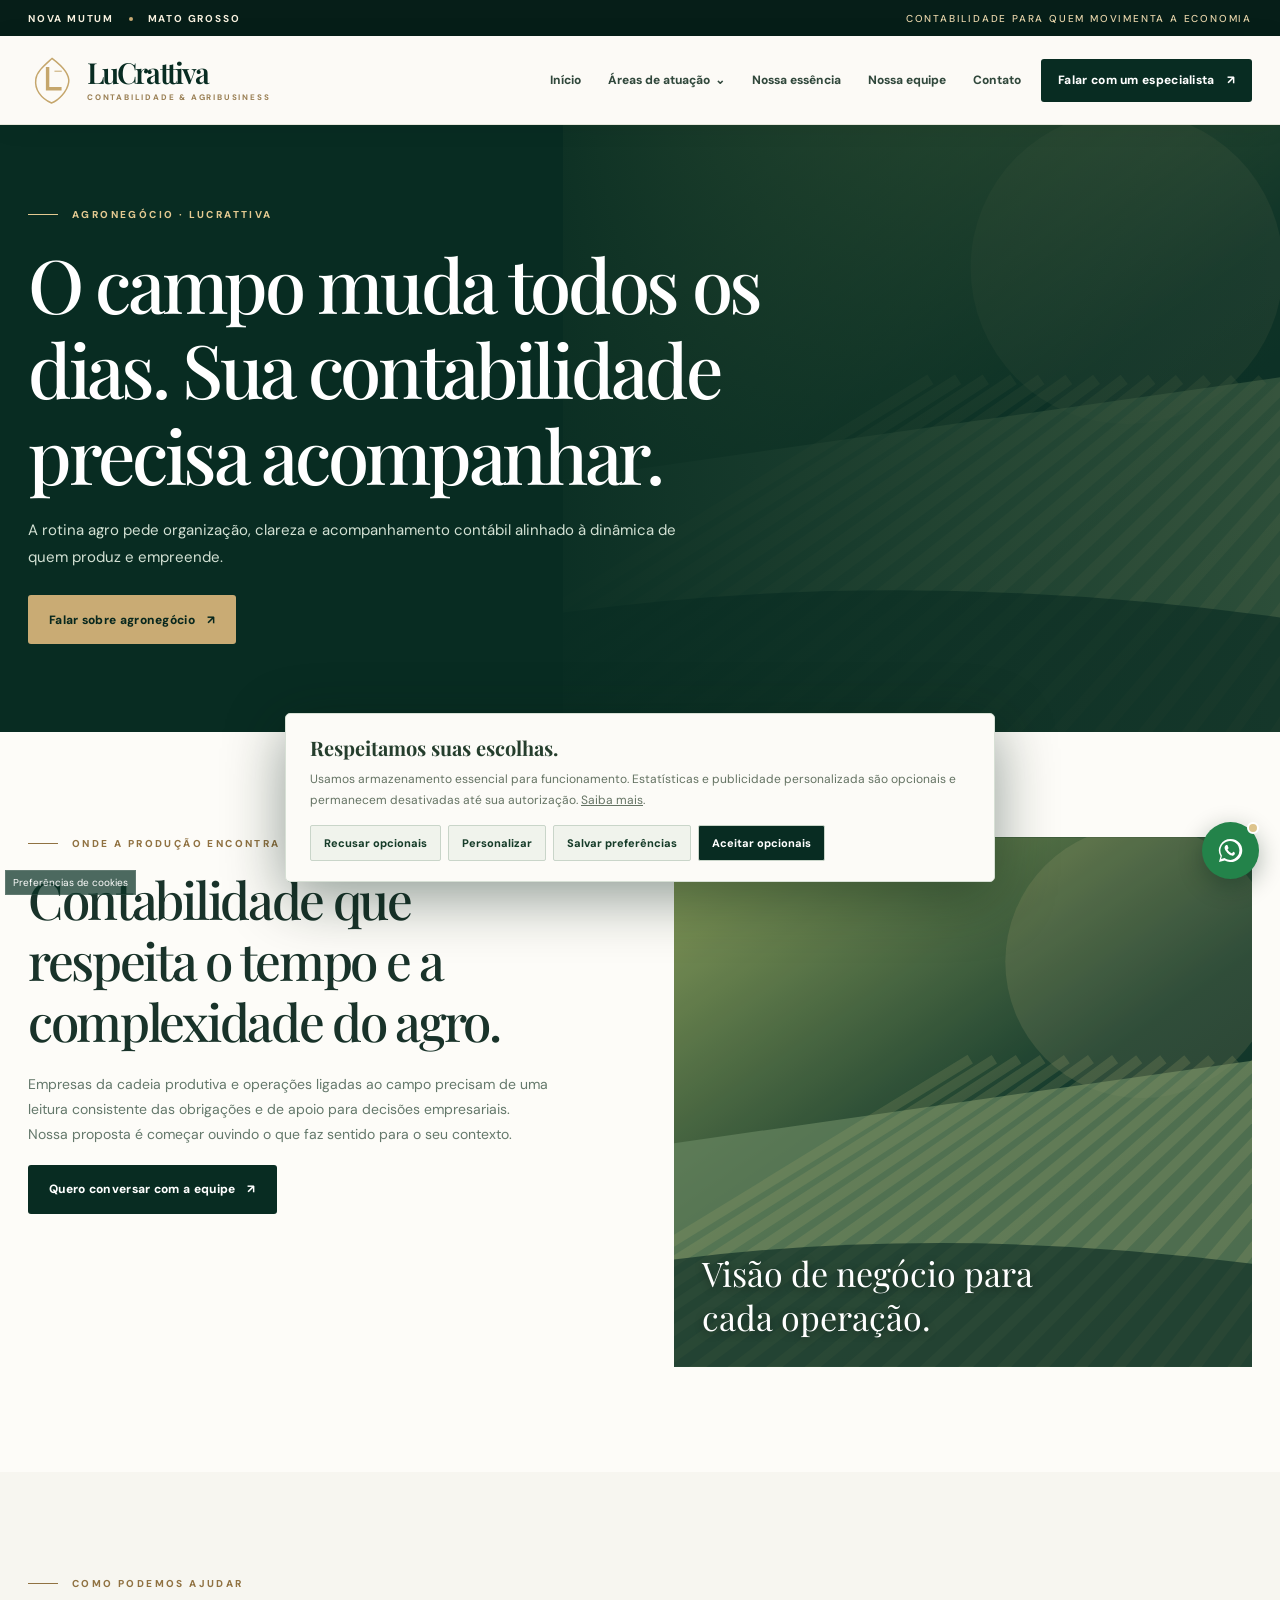
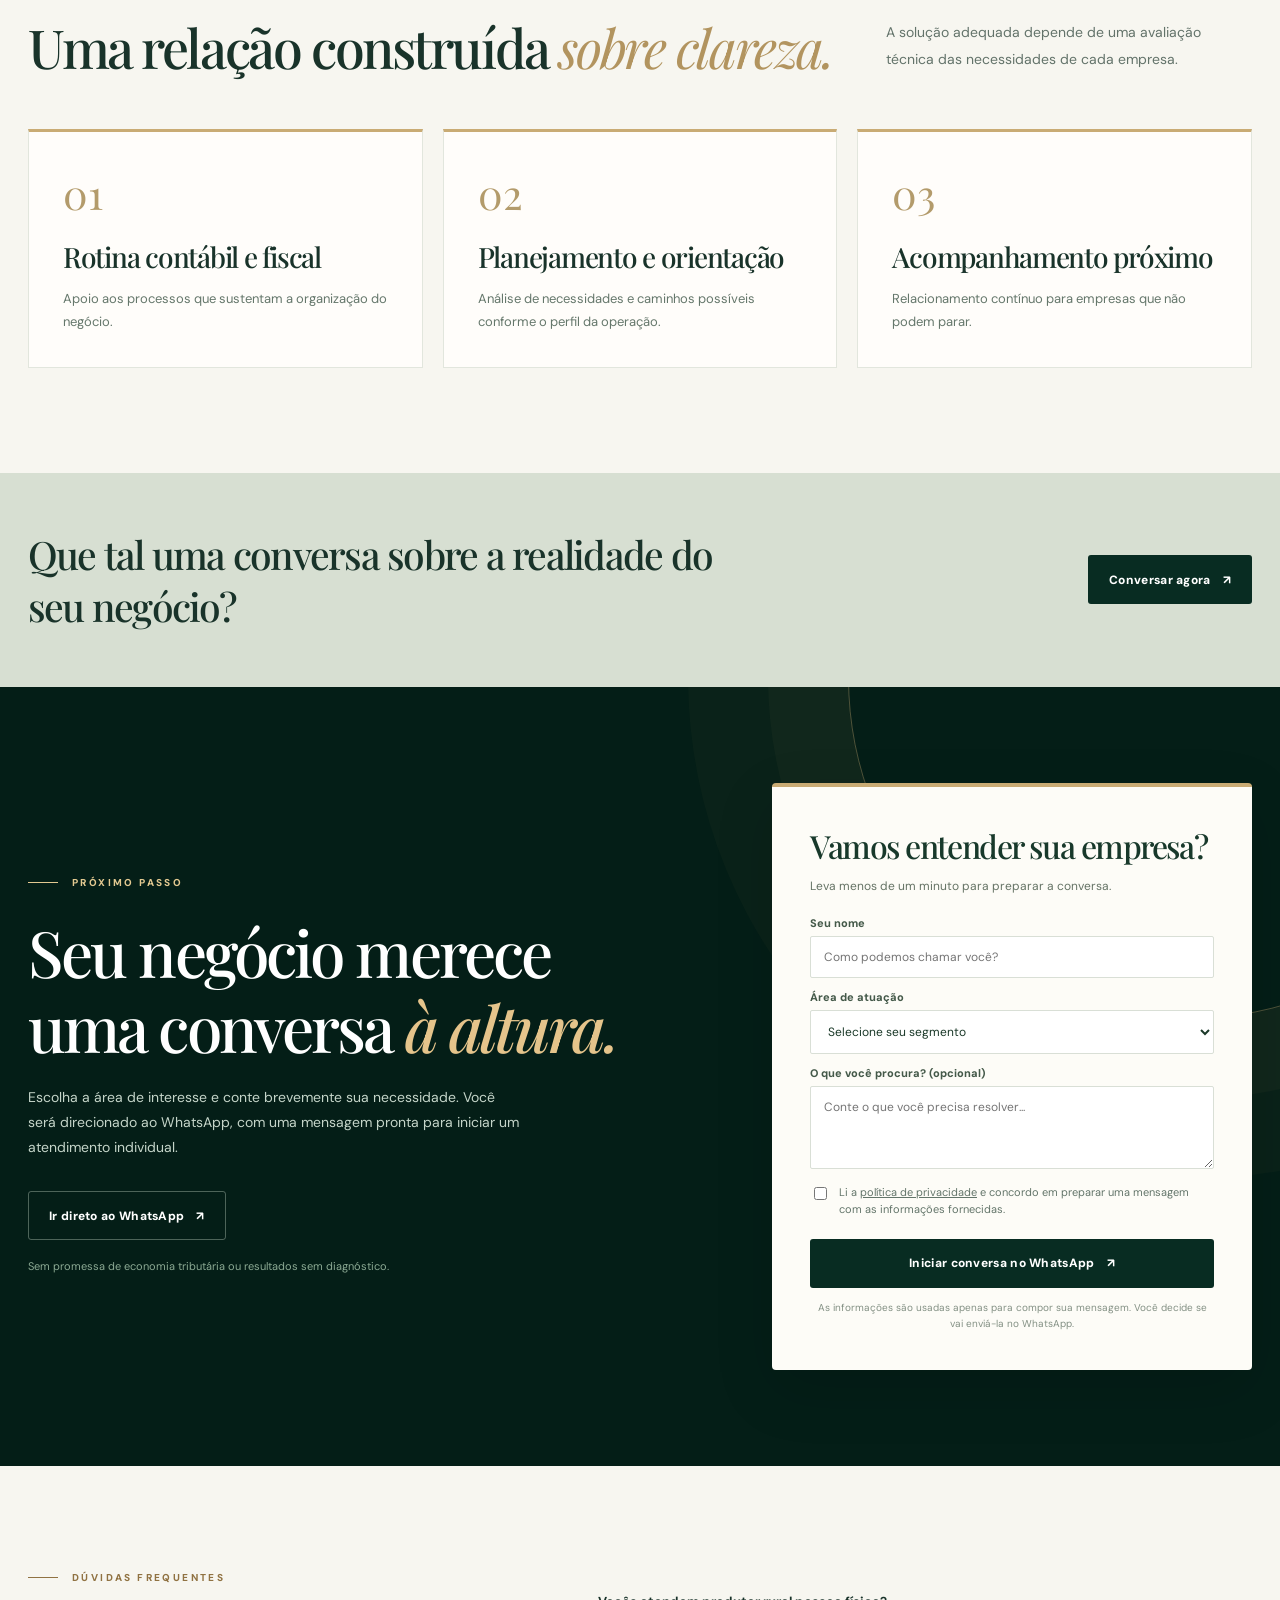
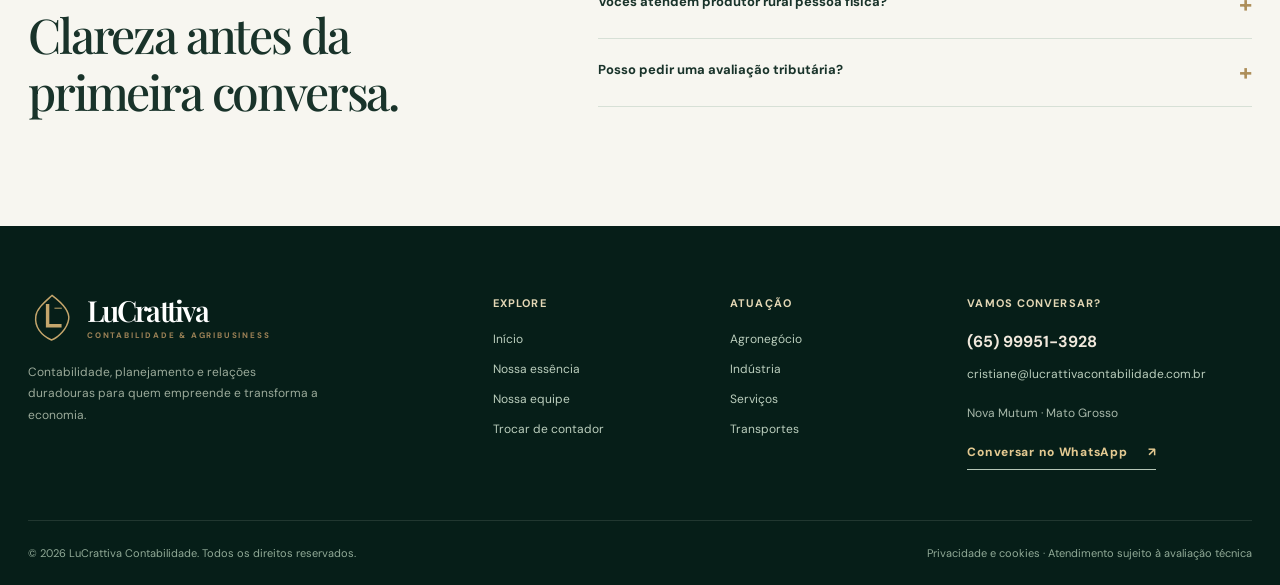
==== agronegocio/index.html @ 27753853 "Importar protótipo LuCrattiva enviado para homologação" ====
<!doctype html><html lang="pt-BR"><head><meta charset="utf-8"><meta name="viewport" content="width=device-width, initial-scale=1"><meta name="color-scheme" content="light"><meta name="theme-color" content="#082c22"><title>Agronegócio | LuCrattiva Contabilidade</title><meta name="description" content="A rotina agro pede organização, clareza e acompanhamento contábil alinhado à dinâmica de quem produz e empreende."><meta name="robots" content="index,follow"><link rel="canonical" href="https://www.lucrattivacontabilidade.com.br/agronegocio/"><meta property="og:type" content="website"><meta property="og:locale" content="pt_BR"><meta property="og:site_name" content="LuCrattiva Contabilidade"><meta property="og:title" content="Agronegócio | LuCrattiva Contabilidade"><meta property="og:description" content="A rotina agro pede organização, clareza e acompanhamento contábil alinhado à dinâmica de quem produz e empreende."><meta property="og:image" content="https://www.lucrattivacontabilidade.com.br/assets/images/og-cover.svg"><link rel="icon" type="image/svg+xml" href="/assets/images/logo-mark.svg"><link rel="preload" as="image" href="/assets/images/campo-editorial.svg"><link rel="stylesheet" href="/assets/css/styles.css"></head><body><a class="skip" href="#conteudo">Pular para o conteúdo</a><div class="topline"><div class="container topline-content"><span>NOVA MUTUM <span class="dot"></span> MATO GROSSO</span><span class="topline-highlight">CONTABILIDADE PARA QUEM MOVIMENTA A ECONOMIA</span></div></div><header class="header"><div class="container header-inner"><a href="/" class="wordmark" aria-label="LuCrattiva — página inicial"><img src="/assets/images/logo-mark.svg" class="wordmark-logo" alt=""><span><span class="wordmark-title">LuCrattiva</span><span class="wordmark-sub">CONTABILIDADE &amp; AGRIBUSINESS</span></span></a><button type="button" class="hamburger" data-menu-toggle aria-label="Abrir menu" aria-controls="nav-principal" aria-expanded="false"><span></span><span></span><span></span></button><nav class="nav" id="nav-principal" data-main-nav aria-label="Navegação principal"><a href="/">Início</a><div class="dropdown"><button class="nav-drop-trigger" type="button" aria-haspopup="true">Áreas de atuação <span aria-hidden="true">⌄</span></button><div class="dropdown-menu"><a href="/agronegocio/">Agronegócio</a><a href="/industria/">Indústria</a><a href="/servicos/">Serviços</a><a href="/transportes/">Transportes</a><a href="/trocar-de-contador/">Trocar de contador</a></div></div><a href="/sobre/">Nossa essência</a><a href="/equipe/">Nossa equipe</a><a href="/contato/">Contato</a></nav><a class="btn btn-forest header-cta" data-whatsapp="geral" data-cta="header" href="#">Falar com um especialista <span aria-hidden="true">↗</span></a></div></header><main id="conteudo"><section class="page-hero"><div class="page-hero-art" style="background-image:url('/assets/images/setor-agro.svg')"></div><div class="container page-hero-inner"><div class="eyebrow light">AGRONEGÓCIO · LUCRATTIVA</div><h1>O campo muda todos os dias. Sua contabilidade precisa acompanhar.</h1><p>A rotina agro pede organização, clareza e acompanhamento contábil alinhado à dinâmica de quem produz e empreende.</p><a href="#" class="btn btn-gold" data-whatsapp="agro" data-cta="landing-hero">Falar sobre agronegócio <span aria-hidden="true">↗</span></a></div></section><section class="section"><div class="container page-content-grid"><div><div class="eyebrow">ONDE A PRODUÇÃO ENCONTRA A GESTÃO</div><h2>Contabilidade que respeita o tempo e a complexidade do agro.</h2><p>Empresas da cadeia produtiva e operações ligadas ao campo precisam de uma leitura consistente das obrigações e de apoio para decisões empresariais. Nossa proposta é começar ouvindo o que faz sentido para o seu contexto.</p><a href="#" class="btn btn-forest" data-whatsapp="agro" data-cta="landing-content">Quero conversar com a equipe <span aria-hidden="true">↗</span></a></div><div class="page-image-card"><img src="/assets/images/setor-agro.svg" alt="Ilustração da área de agronegócio" loading="lazy"><div class="image-tag">Visão de negócio para cada operação.</div></div></div></section><section class="section section-cream"><div class="container"><div class="section-lead"><div><div class="eyebrow">COMO PODEMOS AJUDAR</div><h2 class="display-heading">Uma relação construída <em style="color:#b2945f">sobre clareza.</em></h2></div><p class="section-sub">A solução adequada depende de uma avaliação técnica das necessidades de cada empresa.</p></div><div class="cards-three"><article class="small-feature-card"><span class="number">01</span><h3>Rotina contábil e fiscal</h3><p>Apoio aos processos que sustentam a organização do negócio.</p></article><article class="small-feature-card"><span class="number">02</span><h3>Planejamento e orientação</h3><p>Análise de necessidades e caminhos possíveis conforme o perfil da operação.</p></article><article class="small-feature-card"><span class="number">03</span><h3>Acompanhamento próximo</h3><p>Relacionamento contínuo para empresas que não podem parar.</p></article></div></div></section><section class="cta-band"><div class="container cta-band-inner"><h2>Que tal uma conversa sobre a realidade do seu negócio?</h2><a href="#" class="btn btn-forest" data-whatsapp="agro" data-cta="landing-band">Conversar agora <span aria-hidden="true">↗</span></a></div></section><section class="contact-wrap" id="atendimento"><div class="container contact-grid"><div><div class="eyebrow light">PRÓXIMO PASSO</div><h2>Seu negócio merece uma conversa <em>à altura.</em></h2><p>Escolha a área de interesse e conte brevemente sua necessidade. Você será direcionado ao WhatsApp, com uma mensagem pronta para iniciar um atendimento individual.</p><div style="margin-top:32px"><a href="#" class="btn btn-outline-light" data-whatsapp="geral" data-cta="contact-left">Ir direto ao WhatsApp <span aria-hidden="true">↗</span></a></div><p style="margin-top:17px;font-size:11px;color:#8caa94">Sem promessa de economia tributária ou resultados sem diagnóstico.</p></div><form class="contact-card" data-lead-form><h3>Vamos entender sua empresa?</h3><p>Leva menos de um minuto para preparar a conversa.</p><label for="lead-name">Seu nome</label><input id="lead-name" name="name" placeholder="Como podemos chamar você?" maxlength="80" required autocomplete="name"><label for="lead-segment">Área de atuação</label><select id="lead-segment" name="segment" required><option value="" disabled selected>Selecione seu segmento</option><option value="agro">Agronegócio</option><option value="industria">Indústria</option><option value="servicos">Serviços</option><option value="transportes">Transportes</option><option value="troca">Quero trocar de contador</option><option value="geral">Outros assuntos</option></select><label for="lead-issue">O que você procura? (opcional)</label><textarea id="lead-issue" name="issue" maxlength="400" placeholder="Conte o que você precisa resolver..."></textarea><div class="form-checkbox"><input type="checkbox" id="lead-privacy" required><label for="lead-privacy">Li a <a href="/privacidade/" target="_blank" rel="noopener">política de privacidade</a> e concordo em preparar uma mensagem com as informações fornecidas.</label></div><button type="submit" class="btn btn-forest form-submit">Iniciar conversa no WhatsApp <span aria-hidden="true">↗</span></button><div class="form-disclaimer">As informações são usadas apenas para compor sua mensagem. Você decide se vai enviá-la no WhatsApp.</div></form></div></section><section class="section section-cream"><div class="container faq-grid"><div><div class="eyebrow">DÚVIDAS FREQUENTES</div><h2>Clareza antes da primeira conversa.</h2></div><div><details class="faq-item"><summary>Vocês atendem produtor rural pessoa física?</summary><p>A disponibilidade desse serviço e as obrigações específicas devem ser confirmadas em conversa com a equipe.</p></details><details class="faq-item"><summary>Posso pedir uma avaliação tributária?</summary><p>É possível conversar sobre a necessidade; análises e orientações dependem de documentação, enquadramento e contratação do escopo.</p></details></div></div></section></main><footer class="footer"><div class="container"><div class="footer-grid"><div class="footer-brand"><a href="/" class="wordmark"><img class="wordmark-logo" src="/assets/images/logo-mark.svg" alt=""><span><span class="wordmark-title">LuCrattiva</span><span class="wordmark-sub">CONTABILIDADE &amp; AGRIBUSINESS</span></span></a><p>Contabilidade, planejamento e relações duradouras para quem empreende e transforma a economia.</p></div><div><h4>Explore</h4><div class="footer-links"><a href="/">Início</a><a href="/sobre/">Nossa essência</a><a href="/equipe/">Nossa equipe</a><a href="/trocar-de-contador/">Trocar de contador</a></div></div><div><h4>Atuação</h4><div class="footer-links"><a href="/agronegocio/">Agronegócio</a><a href="/industria/">Indústria</a><a href="/servicos/">Serviços</a><a href="/transportes/">Transportes</a></div></div><div class="footer-contact"><h4>Vamos conversar?</h4><strong data-public-phone>(65) 99951-3928</strong><a data-email href="mailto:cristiane@lucrattivacontabilidade.com.br">cristiane@lucrattivacontabilidade.com.br</a><p style="margin-top:20px">Nova Mutum · Mato Grosso</p><a class="text-arrow" data-whatsapp="geral" data-cta="footer" href="#" style="color:#e3c991;margin-top:20px">Conversar no WhatsApp <span>↗</span></a></div></div><div class="footer-bottom"><span>© <span id="copyright-year">2026</span> LuCrattiva Contabilidade. Todos os direitos reservados.</span><span><a href="/privacidade/">Privacidade e cookies</a> · Atendimento sujeito à avaliação técnica</span></div></div></footer><a href="#" class="floating-wa" data-whatsapp="geral" data-cta="floating" aria-label="Conversar com a LuCrattiva pelo WhatsApp"><svg viewBox="0 0 32 32" fill="currentColor" aria-hidden="true"><path d="M16.02 3.2A12.76 12.76 0 0 0 5 22.46L3.3 28.7l6.38-1.67A12.8 12.8 0 1 0 16.02 3.2Zm0 23.18c-2.2 0-4.35-.58-6.21-1.7l-.45-.27-3.77.99 1.01-3.67-.3-.48a10.43 10.43 0 1 1 9.72 5.13Zm5.74-7.81c-.32-.16-1.89-.93-2.19-1.04-.29-.1-.5-.16-.71.16s-.82 1.04-1 1.25c-.18.2-.37.23-.69.08a8.76 8.76 0 0 1-2.57-1.59 9.54 9.54 0 0 1-1.78-2.22c-.18-.32-.02-.49.14-.65.14-.14.32-.37.47-.55.16-.18.21-.32.32-.53.1-.21.05-.4-.03-.56-.08-.16-.71-1.71-.97-2.34-.26-.62-.52-.53-.71-.54h-.61c-.21 0-.55.08-.84.4-.29.32-1.1 1.08-1.1 2.64s1.13 3.07 1.29 3.28a12 12 0 0 0 4.6 4.67c1.61.7 2.24.76 3.04.64.93-.14 1.89-.77 2.16-1.52.27-.74.27-1.37.19-1.5s-.29-.21-.61-.37Z"/></svg><span class="wa-dot" aria-hidden="true"></span></a><div class="consent-banner" data-consent-banner hidden role="dialog" aria-label="Preferências de privacidade" aria-modal="false"><strong>Respeitamos suas escolhas.</strong><p>Usamos armazenamento essencial para funcionamento. Estatísticas e publicidade personalizada são opcionais e permanecem desativadas até sua autorização. <a href="/privacidade/">Saiba mais</a>.</p><div class="consent-preferences" data-consent-preferences hidden><label><input type="checkbox" name="analytics-consent"> Estatísticas</label><label><input type="checkbox" name="marketing-consent"> Publicidade/remarketing</label></div><div class="consent-buttons"><button type="button" data-consent-reject>Recusar opcionais</button><button type="button" data-consent-configure>Personalizar</button><button type="button" data-consent-save>Salvar preferências</button><button class="primary" type="button" data-consent-all>Aceitar opcionais</button></div></div><button type="button" class="cookie-reopen" data-consent-reopen>Preferências de cookies</button><script>document.getElementById('copyright-year').textContent=new Date().getFullYear()</script><script src="/assets/js/config.js" defer></script><script src="/assets/js/site.js" defer></script></body></html>
---- assets/css/styles.css ----
@import url('https://fonts.googleapis.com/css2?family=DM+Sans:wght@400;500;600;700;800&family=Manrope:wght@400;500;600;700;800&family=Playfair+Display:ital,wght@0,400;0,500;0,600;0,700;1,400;1,500&display=swap');
:root{--forest:#082c22;--deep:#041e17;--green:#16513c;--green-light:#67856a;--gold:#c9ab74;--gold-light:#e7d4aa;--ink:#19332a;--muted:#63736a;--cream:#f7f6f0;--chalk:#fdfcf8;--line:#e2e6dd;--serif:'Playfair Display',Georgia,serif;--sans:'DM Sans',Arial,sans-serif;--container:1280px}
*{box-sizing:border-box}html{scroll-behavior:smooth}body{margin:0;font-family:var(--sans);color:var(--ink);background:var(--chalk);-webkit-font-smoothing:antialiased}button,input,textarea,select{font:inherit}button{cursor:pointer}a{text-decoration:none;color:inherit}img{max-width:100%;display:block}h1,h2,h3,p{margin:0}h1,h2,h3{font-family:var(--serif);font-weight:500;letter-spacing:-.045em}p{line-height:1.78}.container{max-width:var(--container);padding:0 28px;margin:auto}.skip{position:absolute;top:-100px;left:16px;z-index:999;background:white;padding:12px}.skip:focus{top:10px}::selection{background:var(--gold);color:var(--deep)}
.topline{background:#061e18;color:#f8f1df;font-size:10px;font-weight:700;letter-spacing:.18em}.topline-content{height:36px;display:flex;align-items:center;justify-content:space-between;gap:15px}.topline .topline-highlight{color:var(--gold-light);font-weight:500}.topline .dot{display:inline-block;width:4px;height:4px;margin:0 11px;vertical-align:middle;border-radius:50%;background:var(--gold)}
.header{position:sticky;top:0;z-index:50;box-shadow:0 2px 24px #06241912;background:#fcfaf6f7;backdrop-filter:blur(14px);border-bottom:1px solid #e7e7dc}.header-inner{display:flex;min-height:88px;align-items:center;justify-content:space-between;gap:20px}.wordmark{display:flex;align-items:center;min-width:230px;gap:10px}.wordmark-logo{width:49px;height:49px;flex-shrink:0}.wordmark-title{display:block;font-family:var(--serif);font-weight:600;font-size:29px;line-height:1;letter-spacing:-.065em;color:var(--forest)}.wordmark-sub{display:block;font-size:8px;letter-spacing:.225em;margin-top:5px;font-weight:800;color:#9b8156}.nav{display:flex;align-items:center;gap:27px;margin-left:auto}.nav>a,.nav-drop-trigger{font-size:12px;white-space:nowrap;font-weight:800;color:#31483c;background:none;border:0;padding:10px 0;display:inline-flex;align-items:center;gap:5px}.nav a:hover,.nav-drop-trigger:hover,.nav a.is-current{color:#a77d40}.dropdown{position:relative}.dropdown-menu{display:none;position:absolute;left:-25px;top:100%;width:235px;padding:10px;background:var(--chalk);box-shadow:0 18px 45px #001b1026;border:1px solid var(--line);border-radius:5px}.dropdown:hover .dropdown-menu,.dropdown:focus-within .dropdown-menu{display:block}.dropdown-menu a{display:block;font-size:12px;font-weight:700;padding:12px 13px;color:#294838}.dropdown-menu a:hover{background:#f3f2e8}.btn{display:inline-flex;align-items:center;justify-content:center;gap:12px;border:1px solid transparent;min-height:49px;padding:14px 20px;text-align:center;font-size:12px;font-weight:800;letter-spacing:.025em;border-radius:3px;transition:background .2s,transform .2s,box-shadow .2s;cursor:pointer}.btn:hover{transform:translateY(-2px)}.btn-forest{background:var(--forest);color:white}.btn-forest:hover{background:#14513a}.btn-gold{background:var(--gold);color:#08271d}.btn-gold:hover{background:#e6c58c}.btn-outline-light{background:transparent;color:white;border-color:#a2b5a677}.btn-outline-light:hover{background:#ffffff17}.btn-outline{background:transparent;border-color:#255b46;color:#1b533f}.btn-outline:hover{background:#e6eee6}.header-cta{min-height:43px;padding:12px 16px}.hamburger{display:none;background:transparent;border:0;color:var(--forest);padding:10px;font-size:24px}.hamburger span{display:block;width:24px;height:2px;background:var(--forest);margin:5px}
.eyebrow{display:flex;align-items:center;gap:14px;font-size:10px;font-weight:800;letter-spacing:.24em;color:#907242;text-transform:uppercase}.eyebrow:before{content:'';display:block;width:30px;height:1px;background:currentColor}.eyebrow.light{color:#e3c991}.hero{position:relative;min-height:715px;color:#fff;overflow:hidden;background:var(--deep)}.hero:before{position:absolute;content:'';inset:0;background:linear-gradient(90deg,#062b21 0%,#082c22 32%,#073326a6 55%,#0b301900 91%),radial-gradient(ellipse at 30% 25%,#1e584b55,transparent 50%);z-index:2;pointer-events:none}.hero-art{position:absolute;inset:0 0 0 36%;background:#244b37 url('../images/campo-editorial.svg') center 48%/cover no-repeat;filter:saturate(.78);opacity:.96}.hero-art:after{content:'';position:absolute;inset:0;background:linear-gradient(0deg,#041d17bb,transparent 36%),linear-gradient(90deg,#0a2c21bb,transparent 38%)}.hero-grid{position:relative;z-index:3;display:grid;grid-template-columns:1fr .7fr;align-items:center;min-height:715px;padding-top:75px;padding-bottom:85px}.hero-content{padding-top:2px;max-width:710px}.hero h1{font-size:clamp(55px,5.6vw,85px);line-height:1.14;max-width:735px;margin:30px 0 23px;letter-spacing:-.06em}.hero h1 em,.display-heading em{color:#e4c48c;font-style:italic;font-weight:400}.hero p{font-size:15px;color:#e1e9df;max-width:525px;line-height:1.85}.hero-buttons{display:flex;flex-wrap:wrap;gap:12px;margin-top:32px}.hero-below{display:flex;align-items:center;gap:14px;font-size:10px;letter-spacing:.1em;margin-top:58px;color:#cfddce}.hero-below .mini-circle{width:8px;height:8px;background:var(--gold);border-radius:50%}.hero-note{justify-self:end;align-self:end;max-width:250px;border-left:1px solid #d0ae75;padding:8px 0 9px 20px;margin:0 -18px 3px 0;background:linear-gradient(90deg,#12392855,transparent)}.hero-note strong{font-family:var(--serif);font-size:24px;font-weight:400;line-height:1.3;display:block}.hero-note small{display:block;font-size:9px;letter-spacing:.22em;color:#e6c58c;margin-bottom:9px}.section{padding:105px 0}.section-sm{padding:75px 0}.section-dark{background:var(--forest);color:white}.section-cream{background:var(--cream)}.display-heading{font-size:clamp(40px,4.2vw,63px);line-height:1.21;max-width:860px;margin-top:24px}.section-sub{font-size:14px;max-width:465px;color:var(--muted);line-height:1.9}.section-lead{display:grid;grid-template-columns:1.45fr .65fr;align-items:end;gap:40px;margin-bottom:49px}.section-lead .section-sub{padding-bottom:7px}.section-lead .display-heading{margin-bottom:0}
.ribbon{background:#f3f1e7;border-bottom:1px solid #e6e3d6}.ribbon-row{min-height:90px;display:flex;align-items:center;gap:22px;justify-content:space-between}.ribbon h3{font-size:9px;font-family:var(--sans);letter-spacing:.22em;color:#7c876e;font-weight:800}.ribbon strong{font-size:12px;white-space:nowrap;text-transform:uppercase;letter-spacing:.08em;color:#304d3c}.ribbon i{width:5px;height:5px;background:#bd9c64;transform:rotate(45deg);flex-shrink:0}
.sector-grid{display:grid;grid-template-columns:repeat(4,1fr);gap:17px}.sector-card{position:relative;min-height:422px;color:white;overflow:hidden;background:var(--forest);border-radius:4px;transition:transform .25s,box-shadow .25s;isolation:isolate}.sector-card:hover{transform:translateY(-7px);box-shadow:0 21px 30px #173c2d25}.sector-card::before{content:'';position:absolute;inset:0;background:linear-gradient(180deg,#092a2215 0%,#092a2222 30%,#061b15ed 100%);z-index:1}.sector-card:nth-child(1){background-image:url('../images/setor-agro.svg');background-position:center;background-size:cover}.sector-card:nth-child(2){background-image:url('../images/setor-industria.svg');background-position:center;background-size:cover}.sector-card:nth-child(3){background-image:url('../images/setor-servicos.svg');background-position:center;background-size:cover}.sector-card:nth-child(4){background-image:url('../images/setor-transportes.svg');background-position:center;background-size:cover}.sector-card-inner{position:absolute;inset:auto 25px 30px;z-index:2}.sector-index{position:absolute;top:23px;left:24px;font-size:11px;font-weight:800;letter-spacing:.13em;z-index:2;color:#f6e9ca}.sector-card h3{font-family:var(--serif);font-size:34px;line-height:1.2;margin-bottom:13px}.sector-card p{font-size:12px;line-height:1.6;color:#e8ebe2;min-height:54px}.card-arrow{display:flex;width:37px;height:37px;align-items:center;justify-content:center;border:1px solid #efe9d497;border-radius:50%;font-size:20px;margin-top:17px}.sector-card:hover .card-arrow{background:var(--gold);border-color:var(--gold);color:var(--deep)}
.manifesto{padding:95px 0;background:var(--cream)}.manifesto-grid{display:grid;grid-template-columns:.95fr 1.05fr;gap:9%;align-items:center}.manifesto-art{min-height:540px;position:relative;overflow:hidden;background:var(--forest) url('../images/campo-editorial.svg') 60%/cover no-repeat;border-radius:2px}.manifesto-art:after{content:'';position:absolute;inset:0;background:linear-gradient(0deg,#07251df5,transparent 65%)}.manifesto-tag{position:absolute;top:30px;left:30px;color:#f3dfb9;font-size:10px;letter-spacing:.2em;font-weight:700;z-index:2}.manifesto-quote{position:absolute;bottom:40px;left:40px;max-width:420px;font-family:var(--serif);font-size:39px;line-height:1.25;color:white;z-index:2}.manifesto-quote em{color:var(--gold-light)}.manifesto-copy h2{font-size:clamp(41px,4.3vw,63px);line-height:1.22;margin:23px 0}.manifesto-copy>p{max-width:560px;font-size:14px;color:#5b6d61;line-height:1.95}.value-lines{margin:30px 0 31px;border-top:1px solid #d8ded4}.value-line{display:flex;align-items:center;gap:20px;border-bottom:1px solid #d8ded4;padding:16px 0;font-size:13px;font-weight:700;color:#294637}.value-line span{font-family:var(--serif);font-size:18px;color:#ae8c56}.text-arrow{display:inline-flex;align-items:center;gap:20px;color:#18533c;font-weight:800;font-size:12px;letter-spacing:.06em;border-bottom:1px solid #b5c6b7;padding-bottom:9px}.text-arrow:hover{gap:26px}
.process{text-align:center}.process .eyebrow{justify-content:center}.process .display-heading{margin:20px auto 55px}.process-grid{display:grid;grid-template-columns:repeat(3,1fr);gap:45px;text-align:left}.process-card{padding:22px 22px 10px;border-top:1px solid #ccd9c8}.process-no{font-family:var(--serif);font-size:40px;color:#c2a36f}.process-card h3{font-size:27px;line-height:1.35;margin:15px 0 11px}.process-card p{font-size:13px;color:#718075}
.team-section{background:#eef2ea}.team-intro{display:flex;align-items:end;justify-content:space-between;gap:25px;margin-bottom:46px}.team-intro .display-heading{max-width:660px}.team-intro p{max-width:375px;color:#667b6d;font-size:14px}.team-grid{display:grid;grid-template-columns:repeat(3,1fr);gap:19px}.person-card{position:relative;background:#e8ede5}.portrait{height:400px;overflow:hidden;position:relative;background:#b5c3b5}.portrait img{width:100%;height:100%;object-fit:cover;filter:saturate(.82)}.portrait:after{content:'';position:absolute;inset:0;background:linear-gradient(0deg,#0c302230,transparent 53%)}.person-info{background:#fffdf7;padding:22px 25px 25px;border-bottom:3px solid var(--gold)}.person-info strong{display:block;font-family:var(--serif);font-size:25px;font-weight:500}.person-info small{display:block;text-transform:uppercase;font-size:10px;font-weight:800;letter-spacing:.15em;color:#8d927b;margin-top:8px}.team-help{padding:15px 0 0;color:#718275;font-size:12px}
.contact-wrap{background:var(--deep);padding:96px 0;color:#fff;position:relative;overflow:hidden}.contact-wrap:before{content:'';position:absolute;width:680px;height:680px;right:-250px;top:-350px;border:1px solid #c9ab7460;border-radius:50%;box-shadow:0 0 0 80px #c9ab7409,0 0 0 160px #c9ab7407}.contact-grid{position:relative;display:grid;grid-template-columns:1fr 480px;gap:10%;align-items:center}.contact-grid h2{font-size:clamp(47px,5vw,69px);line-height:1.18;margin:25px 0 20px}.contact-grid h2 em{color:#e5c48b}.contact-grid p{font-size:14px;color:#c5d5c9;max-width:495px}.contact-card{background:#fdfcf7;color:#18392b;padding:38px;border-top:4px solid var(--gold);border-radius:4px;box-shadow:0 20px 60px #0002}.contact-card h3{font-family:var(--serif);font-size:32px;line-height:1.3;margin-bottom:10px}.contact-card p{color:#657365;font-size:12px;margin-bottom:18px}.contact-card label{display:block;margin:12px 0 6px;font-size:11px;color:#445949;font-weight:800}.contact-card input,.contact-card select,.contact-card textarea{display:block;border:1px solid #d9dfd6;background:#fff;width:100%;padding:12px 13px;border-radius:2px;color:#1b3929;font-size:12px;outline:none}.contact-card input:focus,.contact-card select:focus,.contact-card textarea:focus{border-color:#ba995f;box-shadow:0 0 0 3px #d7bd8e22}.contact-card textarea{min-height:83px;resize:vertical}.form-checkbox{display:flex;gap:9px;align-items:flex-start;margin:15px 0 20px}.form-checkbox input{width:auto;margin-top:3px}.form-checkbox label{font-size:11px;line-height:1.6;color:#63756a;font-weight:400;margin:0}.form-checkbox a{text-decoration:underline}.form-submit{width:100%}.form-disclaimer{font-size:10px;color:#839084;text-align:center;margin-top:12px;line-height:1.6}
.faq-grid{display:grid;grid-template-columns:.8fr 1.2fr;gap:11%}.faq-grid h2{font-size:48px;line-height:1.2;margin-top:22px}.faq-item{border-bottom:1px solid #d7e0d6}.faq-item summary{list-style:none;display:flex;justify-content:space-between;gap:20px;cursor:pointer;padding:22px 0;font-weight:700;font-size:13px}.faq-item summary::-webkit-details-marker{display:none}.faq-item summary:after{content:'+';font-size:23px;color:#ad8e59;line-height:1}.faq-item[open] summary:after{content:'–'}.faq-item p{font-size:13px;color:#6d7d70;line-height:1.9;padding:0 25px 19px 0}
.footer{background:#061e18;color:#c1d0c3;padding:67px 0 25px}.footer-grid{display:grid;grid-template-columns:1.5fr .7fr .7fr 1fr;gap:38px}.footer .wordmark-title{color:#fff}.footer-brand p{font-size:12px;color:#9baa9a;margin-top:20px;max-width:290px}.footer h4{font-size:11px;text-transform:uppercase;letter-spacing:.1em;margin:3px 0 21px;color:#e3d7b5}.footer-links{display:flex;flex-direction:column;gap:14px}.footer-links a,.footer-contact a{font-size:12px;color:#bbcebd}.footer-links a:hover,.footer-contact a:hover{color:var(--gold-light)}.footer-contact p{font-size:12px;color:#a8b8aa}.footer-contact strong{display:block;margin:10px 0;color:#f0e8dc}.footer-bottom{margin-top:50px;padding-top:25px;border-top:1px solid #e4efda1f;display:flex;justify-content:space-between;gap:16px;font-size:11px;color:#91aa97}
.floating-wa{position:fixed;right:21px;bottom:21px;width:57px;height:57px;background:#23834a;color:#fff;border-radius:50%;z-index:40;box-shadow:0 7px 25px #00211655;display:grid;place-items:center;transition:transform .2s}.floating-wa:hover{transform:scale(1.08)}.floating-wa svg{width:29px;height:29px}.wa-dot{position:absolute;right:0;top:0;background:#ddc48d;border:2px solid white;width:12px;height:12px;border-radius:50%}
.page-hero{position:relative;background:var(--forest);color:#fff;min-height:405px;overflow:hidden}.page-hero-art{position:absolute;inset:0 0 0 44%;opacity:.52;background:#285540 url('../images/campo-editorial.svg') center/cover no-repeat}.page-hero:after{content:'';position:absolute;inset:0;background:linear-gradient(90deg,#082c22 8%,#082c22ef 42%,transparent)}.page-hero-inner{position:relative;z-index:2;padding-top:83px;padding-bottom:88px}.page-hero h1{font-size:clamp(52px,5.8vw,76px);max-width:820px;line-height:1.15;margin:20px 0}.page-hero p{max-width:660px;color:#d3e1d4;font-size:15px}.page-hero .btn{margin-top:25px}.page-content-grid{display:grid;grid-template-columns:.95fr 1.05fr;gap:10%;align-items:start}.page-content-grid h2{font-size:clamp(40px,4vw,58px);line-height:1.19;margin:19px 0 20px}.page-content-grid p{font-size:14px;color:#64786b;margin-bottom:18px}.feature-list{display:grid;gap:15px;margin:30px 0}.feature-item{display:flex;gap:16px;padding:17px 0;border-bottom:1px solid var(--line)}.feature-item .feature-num{color:#b9995d;font-family:var(--serif);font-size:24px}.feature-item strong{display:block;font-size:16px;margin-bottom:5px}.feature-item p{font-size:12px;margin:0}.page-image-card{background:var(--forest);min-height:530px;overflow:hidden;position:relative}.page-image-card img{width:100%;height:530px;object-fit:cover}.page-image-card .image-tag{position:absolute;bottom:28px;left:28px;color:#fff;max-width:340px;font-family:var(--serif);font-size:34px;line-height:1.3;text-shadow:0 2px 8px #0006}.cards-three{display:grid;grid-template-columns:repeat(3,1fr);gap:20px}.small-feature-card{background:#fffdfa;padding:34px;border:1px solid var(--line);border-top:3px solid var(--gold)}.small-feature-card .number{font-family:var(--serif);font-size:41px;color:#b39b6b}.small-feature-card h3{font-size:28px;margin:18px 0 12px}.small-feature-card p{font-size:13px;color:#65776b}.cta-band{background:#d7dfd2;padding:55px 0}.cta-band-inner{display:flex;align-items:center;justify-content:space-between;gap:35px}.cta-band h2{font-size:39px;max-width:740px}.text-page{max-width:820px}.text-page h2{font-size:34px;margin:28px 0 15px}.text-page p,.text-page li{font-size:14px;color:#566a5d;line-height:1.9}.text-page ul{margin-top:15px}
.consent-banner{position:fixed;z-index:100;bottom:18px;left:18px;right:18px;max-width:710px;margin:auto;background:#fcfbf7;border:1px solid #d7e0d5;box-shadow:0 15px 60px #001d1370;padding:20px 24px;border-radius:5px;color:#253e2d}.consent-banner[hidden],.consent-preferences[hidden]{display:none}.consent-banner strong{font-family:var(--serif);font-size:20px}.consent-banner p{font-size:12px;margin:8px 0 15px;line-height:1.7;color:#647363}.consent-banner a{text-decoration:underline}.consent-buttons{display:flex;flex-wrap:wrap;gap:7px}.consent-buttons button{border:1px solid #c9d5c9;font-size:11px;font-weight:800;padding:10px 13px;border-radius:2px;background:#f0f3ec;color:#163c29}.consent-buttons button.primary{background:var(--forest);color:white}.consent-preferences{border-top:1px solid #dfe3d9;margin:13px 0;padding-top:12px}.consent-preferences label{display:inline-flex;gap:8px;align-items:center;font-size:12px;margin-right:20px}.cookie-reopen{position:fixed;bottom:5px;left:5px;font-size:10px;background:#073125;color:#fff;border:1px solid #dfe8d622;padding:5px 7px;z-index:98;opacity:.72}.cookie-reopen:hover{opacity:1}
@media(max-width:1120px){.nav{gap:16px}.wordmark{min-width:208px}.wordmark-title{font-size:26px}.header-cta{padding:11px 13px}.hero h1{font-size:70px}.sector-card h3{font-size:28px}.contact-grid{grid-template-columns:1fr 430px;gap:6%}}
@media(max-width:940px){.hamburger{display:block;margin-left:auto}.nav{display:none;position:absolute;top:124px;left:0;right:0;flex-direction:column;align-items:stretch;background:#fbfaf6;border-bottom:1px solid var(--line);padding:16px 30px 25px;box-shadow:0 20px 30px #0002}.nav.open{display:flex}.nav>a,.nav-drop-trigger{font-size:14px;padding:13px 0}.dropdown-menu{display:block;position:static;box-shadow:none;border:0;background:transparent;width:100%;padding:0 0 0 12px}.dropdown-menu a{padding:7px}.header-cta{margin-left:auto}.hero-grid{grid-template-columns:1fr 230px}.hero h1{font-size:clamp(54px,7vw,72px)}.section-lead{grid-template-columns:1fr}.section-lead .section-sub{max-width:700px}.sector-grid{grid-template-columns:repeat(2,1fr)}.sector-card{min-height:360px}.manifesto-grid{gap:5%}.manifesto-art{min-height:480px}.manifesto-quote{font-size:31px}.team-grid{gap:12px}.portrait{height:300px}.contact-grid{grid-template-columns:1fr 1fr;gap:5%}.footer-grid{grid-template-columns:1.2fr 1fr 1fr}.footer-contact{grid-column:2/-1}}
@media(max-width:700px){.container{padding:0 19px}.topline-content{height:32px}.topline-highlight{display:none}.header-inner{min-height:73px}.header-cta{display:none}.nav{top:105px}.wordmark-logo{width:41px;height:41px}.wordmark-title{font-size:25px}.wordmark-sub{font-size:7px}.hero{min-height:0}.hero-grid{display:block;padding-top:84px;padding-bottom:55px;min-height:700px}.hero-art{inset:30% 0 0 0;background-position:45% 45%}.hero:before{background:linear-gradient(180deg,#082a22 0%,#082c22f7 35%,#062920c7 70%,#06251e4d 100%)}.hero h1{font-size:clamp(48px,10vw,67px);line-height:1.13;margin:27px 0 18px}.hero p{font-size:13px;max-width:475px}.hero-buttons{gap:9px}.hero-buttons .btn{width:100%;max-width:330px}.hero-below{margin-top:27px}.hero-note{margin-top:55px;max-width:210px;margin-left:auto;padding-left:16px}.hero-note strong{font-size:19px}.section{padding:75px 0}.section-sm{padding:55px 0}.display-heading{font-size:clamp(38px,8.5vw,53px)}.ribbon-row{min-height:76px;gap:11px;flex-wrap:wrap;justify-content:center;padding-top:14px;padding-bottom:14px}.ribbon h3{width:100%;text-align:center}.ribbon strong{font-size:10px}.ribbon i{width:4px;height:4px}.sector-grid{grid-template-columns:1fr 1fr;gap:10px}.sector-card{min-height:325px}.sector-card-inner{left:15px;right:12px;bottom:20px}.sector-index{top:17px;left:16px}.sector-card h3{font-size:27px}.sector-card p{font-size:11px;min-height:69px}.manifesto{padding:65px 0}.manifesto-grid,.page-content-grid{grid-template-columns:1fr;gap:35px}.manifesto-art{min-height:390px}.manifesto-copy h2{font-size:42px}.process-grid{grid-template-columns:1fr;gap:12px}.process-card{padding:14px 0}.process .display-heading{margin-bottom:28px}.team-intro{display:block}.team-intro p{margin-top:20px}.team-grid{grid-template-columns:1fr;gap:20px}.portrait{height:360px}.contact-wrap{padding:67px 0}.contact-grid{grid-template-columns:1fr;gap:35px}.contact-grid h2{font-size:48px}.contact-card{padding:26px}.faq-grid{grid-template-columns:1fr;gap:22px}.faq-grid h2{font-size:43px}.footer-grid{grid-template-columns:1fr 1fr;gap:40px}.footer-brand{grid-column:1/-1}.footer-contact{grid-column:1/-1}.footer-bottom{flex-direction:column}.page-hero-inner{padding-top:67px;padding-bottom:72px}.page-hero h1{font-size:53px}.cards-three{grid-template-columns:1fr}.cta-band-inner{display:block}.cta-band .btn{margin-top:21px}.page-image-card,.page-image-card img{min-height:370px;height:370px}.floating-wa{width:53px;height:53px;right:13px;bottom:14px}.consent-banner{left:5px;right:5px;bottom:5px;padding:15px}}
@media(max-width:380px){.hero h1{font-size:44px}.sector-grid{grid-template-columns:1fr}.sector-card{min-height:270px}.sector-card p{min-height:0}.sector-card h3{font-size:33px}.hero-below{font-size:9px}.hero-note{margin-top:36px}}
@media(prefers-reduced-motion:reduce){*,*:before,*:after{transition:none!important;scroll-behavior:auto!important}}
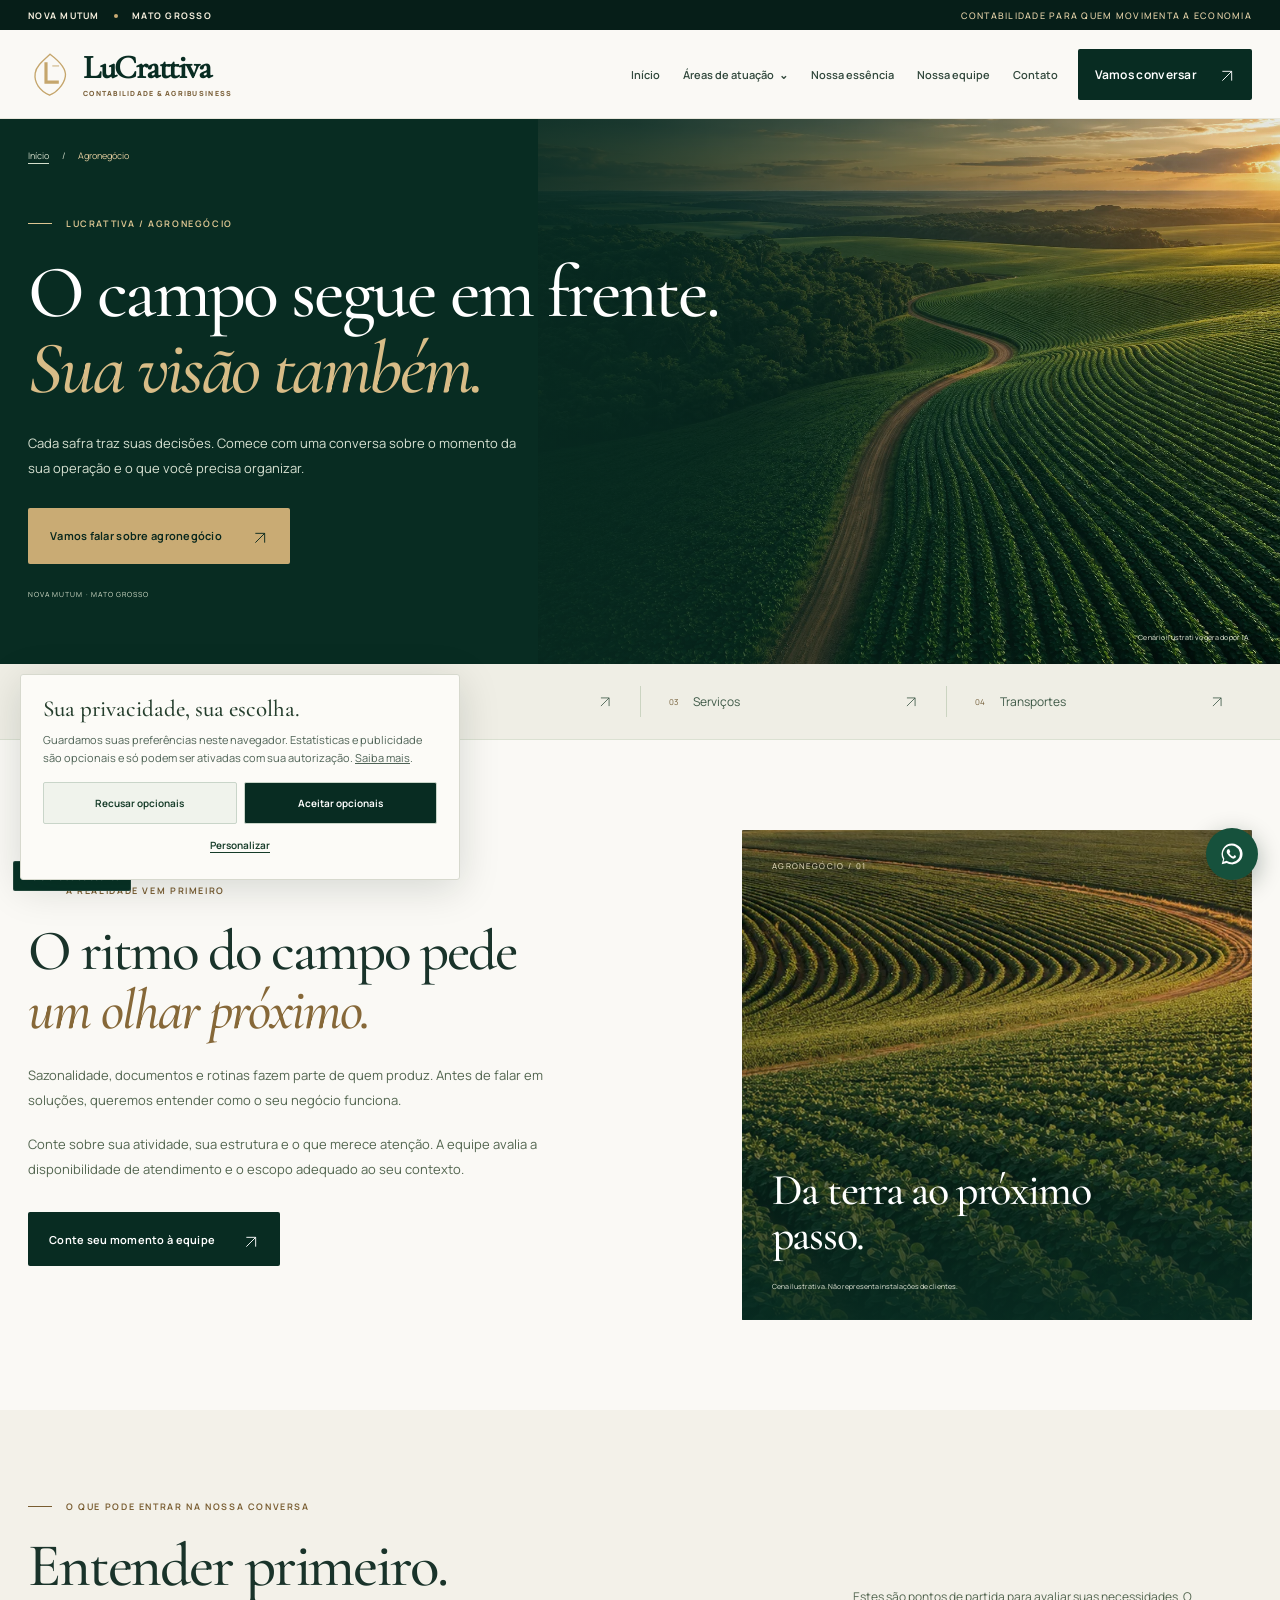
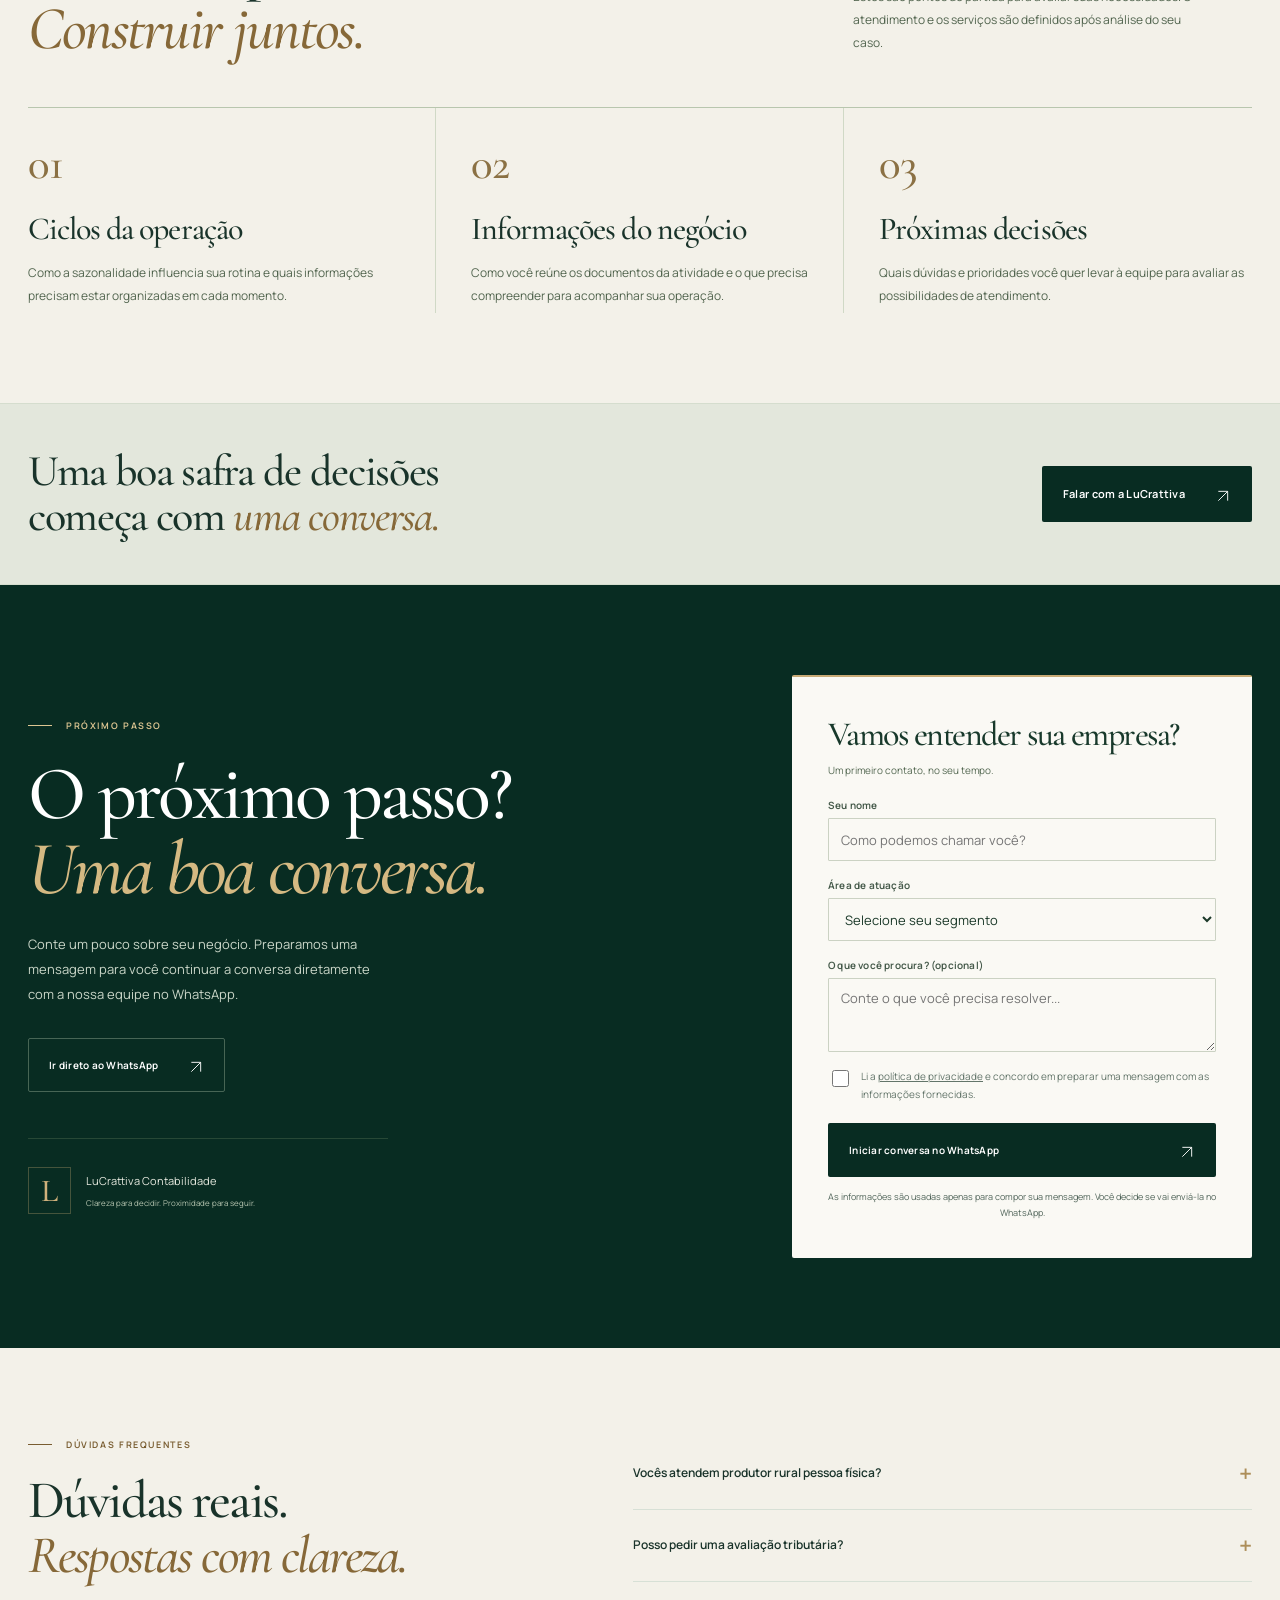
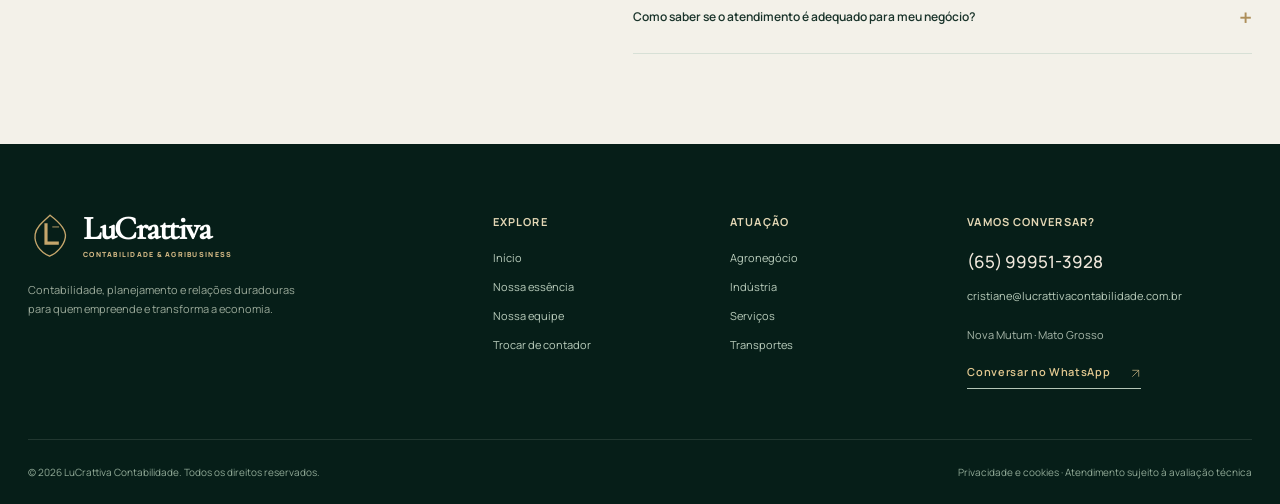
==== commit fa79a70b: "Refinar identidade editorial, páginas e fluxos de contato da LuCrattiva" ====
--- a/agronegocio/index.html
+++ b/agronegocio/index.html
@@ -1 +1,9 @@
-<!doctype html><html lang="pt-BR"><head><meta charset="utf-8"><meta name="viewport" content="width=device-width, initial-scale=1"><meta name="color-scheme" content="light"><meta name="theme-color" content="#082c22"><title>Agronegócio | LuCrattiva Contabilidade</title><meta name="description" content="A rotina agro pede organização, clareza e acompanhamento contábil alinhado à dinâmica de quem produz e empreende."><meta name="robots" content="index,follow"><link rel="canonical" href="https://www.lucrattivacontabilidade.com.br/agronegocio/"><meta property="og:type" content="website"><meta property="og:locale" content="pt_BR"><meta property="og:site_name" content="LuCrattiva Contabilidade"><meta property="og:title" content="Agronegócio | LuCrattiva Contabilidade"><meta property="og:description" content="A rotina agro pede organização, clareza e acompanhamento contábil alinhado à dinâmica de quem produz e empreende."><meta property="og:image" content="https://www.lucrattivacontabilidade.com.br/assets/images/og-cover.svg"><link rel="icon" type="image/svg+xml" href="/assets/images/logo-mark.svg"><link rel="preload" as="image" href="/assets/images/campo-editorial.svg"><link rel="stylesheet" href="/assets/css/styles.css"></head><body><a class="skip" href="#conteudo">Pular para o conteúdo</a><div class="topline"><div class="container topline-content"><span>NOVA MUTUM <span class="dot"></span> MATO GROSSO</span><span class="topline-highlight">CONTABILIDADE PARA QUEM MOVIMENTA A ECONOMIA</span></div></div><header class="header"><div class="container header-inner"><a href="/" class="wordmark" aria-label="LuCrattiva — página inicial"><img src="/assets/images/logo-mark.svg" class="wordmark-logo" alt=""><span><span class="wordmark-title">LuCrattiva</span><span class="wordmark-sub">CONTABILIDADE &amp; AGRIBUSINESS</span></span></a><button type="button" class="hamburger" data-menu-toggle aria-label="Abrir menu" aria-controls="nav-principal" aria-expanded="false"><span></span><span></span><span></span></button><nav class="nav" id="nav-principal" data-main-nav aria-label="Navegação principal"><a href="/">Início</a><div class="dropdown"><button class="nav-drop-trigger" type="button" aria-haspopup="true">Áreas de atuação <span aria-hidden="true">⌄</span></button><div class="dropdown-menu"><a href="/agronegocio/">Agronegócio</a><a href="/industria/">Indústria</a><a href="/servicos/">Serviços</a><a href="/transportes/">Transportes</a><a href="/trocar-de-contador/">Trocar de contador</a></div></div><a href="/sobre/">Nossa essência</a><a href="/equipe/">Nossa equipe</a><a href="/contato/">Contato</a></nav><a class="btn btn-forest header-cta" data-whatsapp="geral" data-cta="header" href="#">Falar com um especialista <span aria-hidden="true">↗</span></a></div></header><main id="conteudo"><section class="page-hero"><div class="page-hero-art" style="background-image:url('/assets/images/setor-agro.svg')"></div><div class="container page-hero-inner"><div class="eyebrow light">AGRONEGÓCIO · LUCRATTIVA</div><h1>O campo muda todos os dias. Sua contabilidade precisa acompanhar.</h1><p>A rotina agro pede organização, clareza e acompanhamento contábil alinhado à dinâmica de quem produz e empreende.</p><a href="#" class="btn btn-gold" data-whatsapp="agro" data-cta="landing-hero">Falar sobre agronegócio <span aria-hidden="true">↗</span></a></div></section><section class="section"><div class="container page-content-grid"><div><div class="eyebrow">ONDE A PRODUÇÃO ENCONTRA A GESTÃO</div><h2>Contabilidade que respeita o tempo e a complexidade do agro.</h2><p>Empresas da cadeia produtiva e operações ligadas ao campo precisam de uma leitura consistente das obrigações e de apoio para decisões empresariais. Nossa proposta é começar ouvindo o que faz sentido para o seu contexto.</p><a href="#" class="btn btn-forest" data-whatsapp="agro" data-cta="landing-content">Quero conversar com a equipe <span aria-hidden="true">↗</span></a></div><div class="page-image-card"><img src="/assets/images/setor-agro.svg" alt="Ilustração da área de agronegócio" loading="lazy"><div class="image-tag">Visão de negócio para cada operação.</div></div></div></section><section class="section section-cream"><div class="container"><div class="section-lead"><div><div class="eyebrow">COMO PODEMOS AJUDAR</div><h2 class="display-heading">Uma relação construída <em style="color:#b2945f">sobre clareza.</em></h2></div><p class="section-sub">A solução adequada depende de uma avaliação técnica das necessidades de cada empresa.</p></div><div class="cards-three"><article class="small-feature-card"><span class="number">01</span><h3>Rotina contábil e fiscal</h3><p>Apoio aos processos que sustentam a organização do negócio.</p></article><article class="small-feature-card"><span class="number">02</span><h3>Planejamento e orientação</h3><p>Análise de necessidades e caminhos possíveis conforme o perfil da operação.</p></article><article class="small-feature-card"><span class="number">03</span><h3>Acompanhamento próximo</h3><p>Relacionamento contínuo para empresas que não podem parar.</p></article></div></div></section><section class="cta-band"><div class="container cta-band-inner"><h2>Que tal uma conversa sobre a realidade do seu negócio?</h2><a href="#" class="btn btn-forest" data-whatsapp="agro" data-cta="landing-band">Conversar agora <span aria-hidden="true">↗</span></a></div></section><section class="contact-wrap" id="atendimento"><div class="container contact-grid"><div><div class="eyebrow light">PRÓXIMO PASSO</div><h2>Seu negócio merece uma conversa <em>à altura.</em></h2><p>Escolha a área de interesse e conte brevemente sua necessidade. Você será direcionado ao WhatsApp, com uma mensagem pronta para iniciar um atendimento individual.</p><div style="margin-top:32px"><a href="#" class="btn btn-outline-light" data-whatsapp="geral" data-cta="contact-left">Ir direto ao WhatsApp <span aria-hidden="true">↗</span></a></div><p style="margin-top:17px;font-size:11px;color:#8caa94">Sem promessa de economia tributária ou resultados sem diagnóstico.</p></div><form class="contact-card" data-lead-form><h3>Vamos entender sua empresa?</h3><p>Leva menos de um minuto para preparar a conversa.</p><label for="lead-name">Seu nome</label><input id="lead-name" name="name" placeholder="Como podemos chamar você?" maxlength="80" required autocomplete="name"><label for="lead-segment">Área de atuação</label><select id="lead-segment" name="segment" required><option value="" disabled selected>Selecione seu segmento</option><option value="agro">Agronegócio</option><option value="industria">Indústria</option><option value="servicos">Serviços</option><option value="transportes">Transportes</option><option value="troca">Quero trocar de contador</option><option value="geral">Outros assuntos</option></select><label for="lead-issue">O que você procura? (opcional)</label><textarea id="lead-issue" name="issue" maxlength="400" placeholder="Conte o que você precisa resolver..."></textarea><div class="form-checkbox"><input type="checkbox" id="lead-privacy" required><label for="lead-privacy">Li a <a href="/privacidade/" target="_blank" rel="noopener">política de privacidade</a> e concordo em preparar uma mensagem com as informações fornecidas.</label></div><button type="submit" class="btn btn-forest form-submit">Iniciar conversa no WhatsApp <span aria-hidden="true">↗</span></button><div class="form-disclaimer">As informações são usadas apenas para compor sua mensagem. Você decide se vai enviá-la no WhatsApp.</div></form></div></section><section class="section section-cream"><div class="container faq-grid"><div><div class="eyebrow">DÚVIDAS FREQUENTES</div><h2>Clareza antes da primeira conversa.</h2></div><div><details class="faq-item"><summary>Vocês atendem produtor rural pessoa física?</summary><p>A disponibilidade desse serviço e as obrigações específicas devem ser confirmadas em conversa com a equipe.</p></details><details class="faq-item"><summary>Posso pedir uma avaliação tributária?</summary><p>É possível conversar sobre a necessidade; análises e orientações dependem de documentação, enquadramento e contratação do escopo.</p></details></div></div></section></main><footer class="footer"><div class="container"><div class="footer-grid"><div class="footer-brand"><a href="/" class="wordmark"><img class="wordmark-logo" src="/assets/images/logo-mark.svg" alt=""><span><span class="wordmark-title">LuCrattiva</span><span class="wordmark-sub">CONTABILIDADE &amp; AGRIBUSINESS</span></span></a><p>Contabilidade, planejamento e relações duradouras para quem empreende e transforma a economia.</p></div><div><h4>Explore</h4><div class="footer-links"><a href="/">Início</a><a href="/sobre/">Nossa essência</a><a href="/equipe/">Nossa equipe</a><a href="/trocar-de-contador/">Trocar de contador</a></div></div><div><h4>Atuação</h4><div class="footer-links"><a href="/agronegocio/">Agronegócio</a><a href="/industria/">Indústria</a><a href="/servicos/">Serviços</a><a href="/transportes/">Transportes</a></div></div><div class="footer-contact"><h4>Vamos conversar?</h4><strong data-public-phone>(65) 99951-3928</strong><a data-email href="mailto:cristiane@lucrattivacontabilidade.com.br">cristiane@lucrattivacontabilidade.com.br</a><p style="margin-top:20px">Nova Mutum · Mato Grosso</p><a class="text-arrow" data-whatsapp="geral" data-cta="footer" href="#" style="color:#e3c991;margin-top:20px">Conversar no WhatsApp <span>↗</span></a></div></div><div class="footer-bottom"><span>© <span id="copyright-year">2026</span> LuCrattiva Contabilidade. Todos os direitos reservados.</span><span><a href="/privacidade/">Privacidade e cookies</a> · Atendimento sujeito à avaliação técnica</span></div></div></footer><a href="#" class="floating-wa" data-whatsapp="geral" data-cta="floating" aria-label="Conversar com a LuCrattiva pelo WhatsApp"><svg viewBox="0 0 32 32" fill="currentColor" aria-hidden="true"><path d="M16.02 3.2A12.76 12.76 0 0 0 5 22.46L3.3 28.7l6.38-1.67A12.8 12.8 0 1 0 16.02 3.2Zm0 23.18c-2.2 0-4.35-.58-6.21-1.7l-.45-.27-3.77.99 1.01-3.67-.3-.48a10.43 10.43 0 1 1 9.72 5.13Zm5.74-7.81c-.32-.16-1.89-.93-2.19-1.04-.29-.1-.5-.16-.71.16s-.82 1.04-1 1.25c-.18.2-.37.23-.69.08a8.76 8.76 0 0 1-2.57-1.59 9.54 9.54 0 0 1-1.78-2.22c-.18-.32-.02-.49.14-.65.14-.14.32-.37.47-.55.16-.18.21-.32.32-.53.1-.21.05-.4-.03-.56-.08-.16-.71-1.71-.97-2.34-.26-.62-.52-.53-.71-.54h-.61c-.21 0-.55.08-.84.4-.29.32-1.1 1.08-1.1 2.64s1.13 3.07 1.29 3.28a12 12 0 0 0 4.6 4.67c1.61.7 2.24.76 3.04.64.93-.14 1.89-.77 2.16-1.52.27-.74.27-1.37.19-1.5s-.29-.21-.61-.37Z"/></svg><span class="wa-dot" aria-hidden="true"></span></a><div class="consent-banner" data-consent-banner hidden role="dialog" aria-label="Preferências de privacidade" aria-modal="false"><strong>Respeitamos suas escolhas.</strong><p>Usamos armazenamento essencial para funcionamento. Estatísticas e publicidade personalizada são opcionais e permanecem desativadas até sua autorização. <a href="/privacidade/">Saiba mais</a>.</p><div class="consent-preferences" data-consent-preferences hidden><label><input type="checkbox" name="analytics-consent"> Estatísticas</label><label><input type="checkbox" name="marketing-consent"> Publicidade/remarketing</label></div><div class="consent-buttons"><button type="button" data-consent-reject>Recusar opcionais</button><button type="button" data-consent-configure>Personalizar</button><button type="button" data-consent-save>Salvar preferências</button><button class="primary" type="button" data-consent-all>Aceitar opcionais</button></div></div><button type="button" class="cookie-reopen" data-consent-reopen>Preferências de cookies</button><script>document.getElementById('copyright-year').textContent=new Date().getFullYear()</script><script src="/assets/js/config.js" defer></script><script src="/assets/js/site.js" defer></script></body></html>+<!doctype html><html lang="pt-BR"><head><meta charset="utf-8"><meta name="viewport" content="width=device-width, initial-scale=1"><meta name="color-scheme" content="light"><meta name="theme-color" content="#082c22"><title>Agronegócio | LuCrattiva Contabilidade</title><meta name="description" content="A rotina agro pede organização, clareza e acompanhamento contábil alinhado à dinâmica de quem produz e empreende."><meta name="robots" content="noindex,nofollow"><link rel="canonical" href="https://www.lucrattivacontabilidade.com.br/agronegocio/"><meta property="og:type" content="website"><meta name="twitter:card" content="summary_large_image"><meta property="og:image:width" content="1200"><meta property="og:image:height" content="630"><meta property="og:image:alt" content="LuCrattiva: visão para decidir, parceria para ir mais longe."><meta property="og:locale" content="pt_BR"><meta property="og:site_name" content="LuCrattiva Contabilidade"><meta property="og:title" content="Agronegócio | LuCrattiva Contabilidade"><meta property="og:description" content="A rotina agro pede organização, clareza e acompanhamento contábil alinhado à dinâmica de quem produz e empreende."><meta property="og:image" content="https://www.lucrattivacontabilidade.com.br/assets/images/og-cover.jpg"><link rel="icon" type="image/svg+xml" href="/assets/images/logo-mark.svg"><link rel="preload" as="image" href="/assets/images/paisagem-editorial.webp"><link rel="preload" href="/assets/fonts/manrope-latin-wght-normal.woff2" as="font" type="font/woff2" crossorigin><link rel="stylesheet" href="/assets/css/styles.css"><link rel="stylesheet" href="/assets/css/experience.css"><link rel="stylesheet" href="/assets/css/pages.css"></head><body class="inner-page sector-page sector-agro"><a class="skip" href="#conteudo">Pular para o conteúdo</a><div class="topline"><div class="container topline-content"><span>NOVA MUTUM <span class="dot"></span> MATO GROSSO</span><span class="topline-highlight">CONTABILIDADE PARA QUEM MOVIMENTA A ECONOMIA</span></div></div><header class="header"><div class="container header-inner"><a href="/" class="wordmark" aria-label="LuCrattiva — página inicial"><img src="/assets/images/logo-mark.svg" class="wordmark-logo" alt=""><span><span class="wordmark-title">LuCrattiva</span><span class="wordmark-sub">CONTABILIDADE &amp; AGRIBUSINESS</span></span></a><button type="button" class="hamburger" data-menu-toggle aria-label="Abrir navegação" aria-controls="nav-principal" aria-expanded="false"><span></span><span></span><span></span></button><nav class="nav" id="nav-principal" data-main-nav aria-label="Navegação principal"><a href="/">Início</a><div class="dropdown"><button class="nav-drop-trigger" type="button" aria-expanded="false">Áreas de atuação <span aria-hidden="true">⌄</span></button><div class="dropdown-menu"><a href="/agronegocio/">Agronegócio</a><a href="/industria/">Indústria</a><a href="/servicos/">Serviços</a><a href="/transportes/">Transportes</a><a href="/trocar-de-contador/">Trocar de contador</a></div></div><a href="/sobre/">Nossa essência</a><a href="/equipe/">Nossa equipe</a><a href="/contato/">Contato</a></nav><a class="btn btn-forest header-cta" data-whatsapp="geral" data-cta="header" href="#">Vamos conversar <span aria-hidden="true"><svg class="arrow-svg" viewBox="0 0 24 24" fill="none" stroke="currentColor" stroke-width="1.4" aria-hidden="true" focusable="false"><path d="M5 19 19 5M5 5h14v14"/></svg></span></a></div></header><main id="conteudo">
+<section class="page-hero"><div class="page-hero-art" aria-hidden="true"></div><div class="container page-hero-inner"><nav class="breadcrumbs" aria-label="Caminho da página"><a href="/">Início</a><span aria-hidden="true">/</span><span aria-current="page">Agronegócio</span></nav><div class="eyebrow light">LUCRATTIVA / AGRONEGÓCIO</div><h1>O campo segue em frente.<br><em>Sua visão também.</em></h1><p>Cada safra traz suas decisões. Comece com uma conversa sobre o momento da sua operação e o que você precisa organizar.</p><a href="#" class="btn btn-gold" data-whatsapp="agro" data-cta="landing-hero">Vamos falar sobre agronegócio<span aria-hidden="true"><svg class="arrow-svg" viewBox="0 0 24 24" fill="none" stroke="currentColor" stroke-width="1.4" aria-hidden="true" focusable="false"><path d="M5 19 19 5M5 5h14v14"/></svg></span></a><span class="hero-origin">NOVA MUTUM · MATO GROSSO</span></div><span class="page-art-caption">Cenário ilustrativo gerado por IA.</span></section>
+<div class="sector-navigation"><div class="container"><a href="/agronegocio/" data-sector="agro" data-cta="sector-navigation" aria-current="page"><span>01</span>Agronegócio<svg class="arrow-svg" viewBox="0 0 24 24" fill="none" stroke="currentColor" stroke-width="1.4" aria-hidden="true" focusable="false"><path d="M5 19 19 5M5 5h14v14"/></svg></a><a href="/industria/" data-sector="industria" data-cta="sector-navigation"><span>02</span>Indústria<svg class="arrow-svg" viewBox="0 0 24 24" fill="none" stroke="currentColor" stroke-width="1.4" aria-hidden="true" focusable="false"><path d="M5 19 19 5M5 5h14v14"/></svg></a><a href="/servicos/" data-sector="servicos" data-cta="sector-navigation"><span>03</span>Serviços<svg class="arrow-svg" viewBox="0 0 24 24" fill="none" stroke="currentColor" stroke-width="1.4" aria-hidden="true" focusable="false"><path d="M5 19 19 5M5 5h14v14"/></svg></a><a href="/transportes/" data-sector="transportes" data-cta="sector-navigation"><span>04</span>Transportes<svg class="arrow-svg" viewBox="0 0 24 24" fill="none" stroke="currentColor" stroke-width="1.4" aria-hidden="true" focusable="false"><path d="M5 19 19 5M5 5h14v14"/></svg></a></div></div>
+<section class="section"><div class="container page-content-grid"><div><div class="eyebrow">A REALIDADE VEM PRIMEIRO</div><h2>O ritmo do campo pede<br><em>um olhar próximo.</em></h2><p>Sazonalidade, documentos e rotinas fazem parte de quem produz. Antes de falar em soluções, queremos entender como o seu negócio funciona.</p><p>Conte sobre sua atividade, sua estrutura e o que merece atenção. A equipe avalia a disponibilidade de atendimento e o escopo adequado ao seu contexto.</p><a href="#" class="btn btn-forest" data-whatsapp="agro" data-cta="landing-content">Conte seu momento à equipe<span aria-hidden="true"><svg class="arrow-svg" viewBox="0 0 24 24" fill="none" stroke="currentColor" stroke-width="1.4" aria-hidden="true" focusable="false"><path d="M5 19 19 5M5 5h14v14"/></svg></span></a></div><div class="page-image-card sector-visual"><span class="image-overline">AGRONEGÓCIO / 01</span><div class="image-tag">Da terra ao próximo passo.</div><span class="image-caption">Cena ilustrativa. Não representa instalações de clientes.</span></div></div></section>
+<section class="section section-cream"><div class="container"><div class="section-lead"><div><div class="eyebrow">O QUE PODE ENTRAR NA NOSSA CONVERSA</div><h2 class="display-heading">Entender primeiro.<br><em>Construir juntos.</em></h2></div><p class="section-sub">Estes são pontos de partida para avaliar suas necessidades. O atendimento e os serviços são definidos após análise do seu caso.</p></div><div class="cards-three"><article class="small-feature-card"><span class="number">01</span><h3>Ciclos da operação</h3><p>Como a sazonalidade influencia sua rotina e quais informações precisam estar organizadas em cada momento.</p></article><article class="small-feature-card"><span class="number">02</span><h3>Informações do negócio</h3><p>Como você reúne os documentos da atividade e o que precisa compreender para acompanhar sua operação.</p></article><article class="small-feature-card"><span class="number">03</span><h3>Próximas decisões</h3><p>Quais dúvidas e prioridades você quer levar à equipe para avaliar as possibilidades de atendimento.</p></article></div></div></section>
+<section class="cta-band"><div class="container cta-band-inner"><h2>Uma boa safra de decisões<br>começa com <em>uma conversa.</em></h2><a href="#" class="btn btn-forest" data-whatsapp="agro" data-cta="landing-band">Falar com a LuCrattiva<span aria-hidden="true"><svg class="arrow-svg" viewBox="0 0 24 24" fill="none" stroke="currentColor" stroke-width="1.4" aria-hidden="true" focusable="false"><path d="M5 19 19 5M5 5h14v14"/></svg></span></a></div></section>
+<section class="contact-wrap" id="atendimento"><div class="container contact-grid"><div><div class="eyebrow light">PRÓXIMO PASSO</div><h2>O próximo passo?<br><em>Uma boa conversa.</em></h2><p>Conte um pouco sobre seu negócio. Preparamos uma mensagem para você continuar a conversa diretamente com a nossa equipe no WhatsApp.</p><div style="margin-top:32px"><a href="#" class="btn btn-outline-light" data-whatsapp="agro" data-cta="contact-left">Ir direto ao WhatsApp <span aria-hidden="true"><svg class="arrow-svg" viewBox="0 0 24 24" fill="none" stroke="currentColor" stroke-width="1.4" aria-hidden="true" focusable="false"><path d="M5 19 19 5M5 5h14v14"/></svg></span></a></div><div class="contact-signature"><span aria-hidden="true">L</span><p>LuCrattiva Contabilidade<small>Clareza para decidir. Proximidade para seguir.</small></p></div></div><form class="contact-card" data-lead-form><h3>Vamos entender sua empresa?</h3><p>Um primeiro contato, no seu tempo.</p><label for="lead-name">Seu nome</label><input id="lead-name" name="name" placeholder="Como podemos chamar você?" maxlength="80" required autocomplete="name"><label for="lead-segment">Área de atuação</label><select id="lead-segment" name="segment" required><option value="" disabled selected>Selecione seu segmento</option><option value="agro">Agronegócio</option><option value="industria">Indústria</option><option value="servicos">Serviços</option><option value="transportes">Transportes</option><option value="troca">Quero trocar de contador</option><option value="geral">Outros assuntos</option></select><label for="lead-issue">O que você procura? (opcional)</label><textarea id="lead-issue" name="issue" maxlength="400" placeholder="Conte o que você precisa resolver..."></textarea><div class="form-checkbox"><input type="checkbox" id="lead-privacy" required><label for="lead-privacy">Li a <a href="/privacidade/" target="_blank" rel="noopener">política de privacidade</a> e concordo em preparar uma mensagem com as informações fornecidas.</label></div><button type="submit" class="btn btn-forest form-submit">Iniciar conversa no WhatsApp <span aria-hidden="true"><svg class="arrow-svg" viewBox="0 0 24 24" fill="none" stroke="currentColor" stroke-width="1.4" aria-hidden="true" focusable="false"><path d="M5 19 19 5M5 5h14v14"/></svg></span></button><div class="form-disclaimer">As informações são usadas apenas para compor sua mensagem. Você decide se vai enviá-la no WhatsApp.</div></form></div></section>
+
+<section class="section section-cream"><div class="container faq-grid"><div><div class="eyebrow">DÚVIDAS FREQUENTES</div><h2>Dúvidas reais.<br><em>Respostas com clareza.</em></h2></div><div><details class="faq-item"><summary>Vocês atendem produtor rural pessoa física?</summary><p>A disponibilidade desse serviço e as obrigações específicas devem ser confirmadas em conversa com a equipe.</p></details><details class="faq-item"><summary>Posso pedir uma avaliação tributária?</summary><p>É possível conversar sobre a necessidade; análises e orientações dependem de documentação, enquadramento e contratação do escopo.</p></details><details class="faq-item"><summary>Como saber se o atendimento é adequado para meu negócio?</summary><p>Conte sua atividade, a estrutura da operação e o que você precisa resolver. A equipe avalia a disponibilidade e o escopo antes de apresentar uma proposta.</p></details></div></div></section></main><footer class="footer"><div class="container"><div class="footer-grid"><div class="footer-brand"><a href="/" class="wordmark"><img class="wordmark-logo" src="/assets/images/logo-mark.svg" alt=""><span><span class="wordmark-title">LuCrattiva</span><span class="wordmark-sub">CONTABILIDADE &amp; AGRIBUSINESS</span></span></a><p>Contabilidade, planejamento e relações duradouras para quem empreende e transforma a economia.</p></div><div><h4>Explore</h4><div class="footer-links"><a href="/">Início</a><a href="/sobre/">Nossa essência</a><a href="/equipe/">Nossa equipe</a><a href="/trocar-de-contador/">Trocar de contador</a></div></div><div><h4>Atuação</h4><div class="footer-links"><a href="/agronegocio/">Agronegócio</a><a href="/industria/">Indústria</a><a href="/servicos/">Serviços</a><a href="/transportes/">Transportes</a></div></div><div class="footer-contact"><h4>Vamos conversar?</h4><strong data-public-phone>(65) 99951-3928</strong><a data-email href="mailto:cristiane@lucrattivacontabilidade.com.br">cristiane@lucrattivacontabilidade.com.br</a><p style="margin-top:20px">Nova Mutum · Mato Grosso</p><a class="text-arrow" data-whatsapp="geral" data-cta="footer" href="#" style="color:#e3c991;margin-top:20px">Conversar no WhatsApp <span><svg class="arrow-svg" viewBox="0 0 24 24" fill="none" stroke="currentColor" stroke-width="1.4" aria-hidden="true" focusable="false"><path d="M5 19 19 5M5 5h14v14"/></svg></span></a></div></div><div class="footer-bottom"><span>© <span id="copyright-year">2026</span> LuCrattiva Contabilidade. Todos os direitos reservados.</span><span><a href="/privacidade/">Privacidade e cookies</a> · Atendimento sujeito à avaliação técnica</span></div></div></footer><a href="#" class="floating-wa" data-whatsapp="geral" data-cta="floating" aria-label="Conversar com a LuCrattiva pelo WhatsApp"><svg viewBox="0 0 32 32" fill="currentColor" aria-hidden="true"><path d="M16.02 3.2A12.76 12.76 0 0 0 5 22.46L3.3 28.7l6.38-1.67A12.8 12.8 0 1 0 16.02 3.2Zm0 23.18c-2.2 0-4.35-.58-6.21-1.7l-.45-.27-3.77.99 1.01-3.67-.3-.48a10.43 10.43 0 1 1 9.72 5.13Zm5.74-7.81c-.32-.16-1.89-.93-2.19-1.04-.29-.1-.5-.16-.71.16s-.82 1.04-1 1.25c-.18.2-.37.23-.69.08a8.76 8.76 0 0 1-2.57-1.59 9.54 9.54 0 0 1-1.78-2.22c-.18-.32-.02-.49.14-.65.14-.14.32-.37.47-.55.16-.18.21-.32.32-.53.1-.21.05-.4-.03-.56-.08-.16-.71-1.71-.97-2.34-.26-.62-.52-.53-.71-.54h-.61c-.21 0-.55.08-.84.4-.29.32-1.1 1.08-1.1 2.64s1.13 3.07 1.29 3.28a12 12 0 0 0 4.6 4.67c1.61.7 2.24.76 3.04.64.93-.14 1.89-.77 2.16-1.52.27-.74.27-1.37.19-1.5s-.29-.21-.61-.37Z"/></svg><span class="wa-dot" aria-hidden="true"></span></a><div class="consent-banner" data-consent-banner hidden role="dialog" aria-label="Preferências de privacidade" aria-modal="false"><strong>Sua privacidade, sua escolha.</strong><p>Guardamos suas preferências neste navegador. Estatísticas e publicidade são opcionais e só podem ser ativadas com sua autorização. <a href="/privacidade/">Saiba mais</a>.</p><div class="consent-preferences" data-consent-preferences hidden><label><input type="checkbox" name="analytics-consent"> Estatísticas</label><label><input type="checkbox" name="marketing-consent"> Publicidade/remarketing</label></div><div class="consent-buttons"><button type="button" data-consent-reject>Recusar opcionais</button><button type="button" data-consent-configure>Personalizar</button><button type="button" data-consent-save hidden>Salvar preferências</button><button class="primary" type="button" data-consent-all>Aceitar opcionais</button></div></div><button type="button" class="cookie-reopen" data-consent-reopen>Preferências de cookies</button><script>document.getElementById('copyright-year').textContent=new Date().getFullYear()</script><script src="/assets/js/config.js" defer></script><script src="/assets/js/site.js" defer></script></body></html>
--- a/assets/css/styles.css
+++ b/assets/css/styles.css
@@ -1,4 +1,3 @@
-@import url('https://fonts.googleapis.com/css2?family=DM+Sans:wght@400;500;600;700;800&family=Manrope:wght@400;500;600;700;800&family=Playfair+Display:ital,wght@0,400;0,500;0,600;0,700;1,400;1,500&display=swap');
 :root{--forest:#082c22;--deep:#041e17;--green:#16513c;--green-light:#67856a;--gold:#c9ab74;--gold-light:#e7d4aa;--ink:#19332a;--muted:#63736a;--cream:#f7f6f0;--chalk:#fdfcf8;--line:#e2e6dd;--serif:'Playfair Display',Georgia,serif;--sans:'DM Sans',Arial,sans-serif;--container:1280px}
 *{box-sizing:border-box}html{scroll-behavior:smooth}body{margin:0;font-family:var(--sans);color:var(--ink);background:var(--chalk);-webkit-font-smoothing:antialiased}button,input,textarea,select{font:inherit}button{cursor:pointer}a{text-decoration:none;color:inherit}img{max-width:100%;display:block}h1,h2,h3,p{margin:0}h1,h2,h3{font-family:var(--serif);font-weight:500;letter-spacing:-.045em}p{line-height:1.78}.container{max-width:var(--container);padding:0 28px;margin:auto}.skip{position:absolute;top:-100px;left:16px;z-index:999;background:white;padding:12px}.skip:focus{top:10px}::selection{background:var(--gold);color:var(--deep)}
 .topline{background:#061e18;color:#f8f1df;font-size:10px;font-weight:700;letter-spacing:.18em}.topline-content{height:36px;display:flex;align-items:center;justify-content:space-between;gap:15px}.topline .topline-highlight{color:var(--gold-light);font-weight:500}.topline .dot{display:inline-block;width:4px;height:4px;margin:0 11px;vertical-align:middle;border-radius:50%;background:var(--gold)}
--- a/assets/css/experience.css
+++ b/assets/css/experience.css
@@ -0,0 +1,20 @@
+@font-face{font-family:Manrope;src:url('../fonts/manrope-latin-wght-normal.woff2') format('woff2');font-weight:200 800;font-display:swap}
+@font-face{font-family:Cormorant;src:url('../fonts/cormorant-garamond-latin-500-normal.woff2') format('woff2');font-weight:500;font-display:swap}
+@font-face{font-family:Cormorant;src:url('../fonts/cormorant-garamond-latin-500-italic.woff2') format('woff2');font-weight:500;font-style:italic;font-display:swap}
+:root{--serif:Cormorant,Georgia,serif;--sans:Manrope,Arial,sans-serif;--cream:#f3f1e9;--chalk:#faf9f5;--muted:#52665b;--container:1280px}
+[hidden]{display:none!important}
+:focus-visible{outline:2px solid #92703b;outline-offset:5px}
+.section-dark :focus-visible,.hero :focus-visible,.footer :focus-visible{outline-color:#e1c591}
+html{scroll-padding-top:110px}button,a,input,select,textarea{-webkit-tap-highlight-color:transparent}
+.topline{font-size:9px;letter-spacing:.14em}.topline-content{height:30px}.header{background:#faf9f5f5;box-shadow:none}.header-inner{min-height:88px}.wordmark-title{font-size:33px;letter-spacing:-.045em}.wordmark-sub{font-size:7px;letter-spacing:.18em}.wordmark-logo{width:45px;height:49px}.nav{gap:23px}.nav>a,.nav-drop-trigger{font-size:11px;font-weight:600}.header-cta{font-weight:600;font-size:11px;gap:22px}.btn{font-size:12px;font-weight:650;border-radius:2px;min-height:51px}.btn span[aria-hidden]{font-size:18px}.eyebrow{font-size:9px;letter-spacing:.18em;font-weight:650}.eyebrow:before{width:24px}.dropdown-menu{border-radius:0}.nav-drop-trigger[aria-expanded=true]+.dropdown-menu{display:block}.dropdown-menu[data-dismissed]{display:none}.nav a[aria-current=page]{color:#806233}.nav a[aria-current=page]:after{content:'';display:block;width:4px;height:4px;border-radius:50%;background:currentColor}.nav>a[aria-current=page]{gap:7px}
+.person-card{background:transparent}.portrait{height:auto;aspect-ratio:4/5;background:#e5e8df;border:1px solid #d7ddcf}.portrait img{width:100%;height:100%;object-fit:cover}.portrait-placeholder{height:100%;min-height:220px;display:flex;flex-direction:column;align-items:center;justify-content:center;gap:12px;color:#687d6e;background:repeating-linear-gradient(135deg,transparent,transparent 38px,#a3b19f13 38px,#a3b19f13 39px)}.portrait-placeholder svg{width:52px;height:64px;color:#a08a60}.portrait-placeholder span{font-size:10px;text-transform:uppercase;letter-spacing:.15em}.portrait:after{display:none}.person-info{background:transparent;padding:20px 0 0}.person-info strong{font-size:23px;font-family:var(--serif);font-weight:500}.person-info small{font-size:11px;color:#586e60;margin-top:5px}.person-bio{font-size:12px;color:#52665b;margin-top:12px}.person-socials{display:flex;gap:15px;margin-top:12px;flex-wrap:wrap}.person-socials a{font-size:11px;text-decoration:underline;text-underline-offset:4px}.team-help{font-size:11px;line-height:1.8;color:#52665b;border-top:1px solid #cfd8ca;padding-top:18px;margin-top:28px}
+.form-checkbox{align-items:flex-start}.form-checkbox input{accent-color:var(--forest);min-width:17px;min-height:17px;flex-shrink:0}.form-checkbox label{font-size:11px}.contact-card input,.contact-card select,.contact-card textarea{font-size:14px}.contact-card textarea{min-height:90px}.form-disclaimer{font-size:11px;color:#52665b}.form-error{font-size:12px;color:#9a2525;margin-top:10px}.whatsapp-fallback{margin-top:20px;border-top:1px solid #d1d9cc;padding-top:18px;min-width:0}.whatsapp-fallback strong{font-size:14px}.whatsapp-fallback p{font-size:12px;margin-top:8px}.whatsapp-fallback textarea{min-height:115px}.whatsapp-fallback a{display:block;font-size:11px;overflow-wrap:anywhere;text-decoration:underline;margin:12px 0}.whatsapp-fallback button{font-size:11px;padding:10px;background:#e8ece2;border:1px solid #c3cfbe;color:#123d2c}.copy-status{display:block;font-size:11px;margin-top:8px}
+.consent-banner{left:20px;right:auto;bottom:20px;max-width:440px;padding:20px 22px;border:1px solid #d7d9ce;border-radius:3px;box-shadow:0 8px 40px #041e1726}.consent-banner strong{font-size:23px;font-weight:500}.consent-banner p{font-size:11px;line-height:1.7;margin:8px 0 14px;color:#4e6255}.consent-buttons{gap:7px;display:grid;grid-template-columns:1fr 1fr}.consent-buttons button{min-height:42px;padding:10px;font-size:10px;font-weight:650;cursor:pointer}.consent-buttons [data-consent-configure]{grid-column:1/-1;border:0;min-height:28px;padding:4px;background:transparent;text-decoration:underline;text-underline-offset:3px;order:3}.consent-buttons [data-consent-save]{grid-column:1/-1}.consent-preferences{display:flex;flex-direction:column;gap:12px}.consent-preferences label{min-height:30px;font-size:12px}.consent-preferences input{accent-color:var(--forest);width:17px;height:17px}.cookie-reopen{left:13px;bottom:9px;font-size:9px;opacity:1;min-height:30px;border-radius:2px;padding:6px 10px}.floating-wa{background:#16513c;width:52px;height:52px;bottom:20px;right:22px}.floating-wa svg{width:26px;height:26px}.wa-dot{display:none}.footer .text-arrow{color:#e1c591}.footer-brand p,.footer-links a,.footer-contact a,.footer-contact p{font-size:11px}.footer-contact a{overflow-wrap:anywhere}.footer-contact strong{font-size:17px;font-weight:500}.footer-bottom{font-size:10px}.page-hero-art{pointer-events:none}.team-page .page-hero{background:var(--forest)}.team-page .page-hero-art{opacity:.17;background-image:url('../images/paisagem-editorial.webp')}.team-page .page-hero h1{font-size:clamp(49px,5.5vw,80px)}.team-page .team-grid{gap:36px}.team-page .section-lead{margin-bottom:48px}
+@media(min-width:941px){.nav{display:flex!important}}
+@media(max-width:1100px){.nav{gap:15px}.wordmark{min-width:200px}.header-cta{padding:12px}.nav>a,.nav-drop-trigger{font-size:10px}}
+@media(max-width:940px){.hamburger{display:block;margin-left:auto;min-width:44px;min-height:44px}.hamburger span{transition:transform .2s,opacity .2s}.hamburger[aria-expanded=true] span:nth-child(1){transform:translateY(7px) rotate(45deg)}.hamburger[aria-expanded=true] span:nth-child(2){opacity:0}.hamburger[aria-expanded=true] span:nth-child(3){transform:translateY(-7px) rotate(-45deg)}.nav{top:100%;max-height:calc(100dvh - 100px);overflow:auto;margin:0;left:0;right:0;padding:18px 28px 28px}.nav>a,.nav-drop-trigger{font-size:13px;min-height:44px}.dropdown-menu{display:none;padding:0 0 6px 16px}.dropdown:hover .dropdown-menu,.dropdown:focus-within .dropdown-menu{display:none}.nav-drop-trigger[aria-expanded=true]+.dropdown-menu{display:block}.dropdown-menu a{font-size:12px;min-height:40px;padding:10px}.nav>a[aria-current=page]{display:flex;justify-content:space-between}.header-cta{margin-left:0}.team-page .team-grid{gap:20px}}
+@media(max-width:700px){html{scroll-padding-top:85px}.header-inner{min-height:77px}.topline-content{height:28px}.topline{font-size:8px}.wordmark-title{font-size:31px}.wordmark-sub{font-size:6px}.wordmark-logo{width:39px;height:43px}.wordmark{min-width:0}.header-cta{display:none}.nav{top:100%;padding-left:24px;padding-right:24px}.team-grid,.team-page .team-grid{grid-template-columns:1fr 1fr;gap:25px 16px}.team-grid .person-card:last-child:nth-child(odd){grid-column:1/-1;width:calc(50% - 8px)}.portrait-placeholder{min-height:190px}.person-info strong{font-size:22px}.person-info small{font-size:10px}.person-bio{font-size:11px}.consent-banner{left:12px;right:12px;bottom:12px;max-width:none;padding:16px 18px}.consent-banner p{font-size:10px}.consent-banner strong{font-size:22px}.floating-wa{right:15px;bottom:48px;width:47px;height:47px}.cookie-reopen{left:10px;bottom:8px}.footer-grid{gap:32px}.footer-brand p{max-width:320px}.footer-bottom{font-size:9px;line-height:1.8}.contact-card input,.contact-card select,.contact-card textarea{font-size:16px}.contact-card{padding:25px}.form-checkbox label{font-size:10px}.form-checkbox{margin-top:20px}.btn{min-height:50px}.team-page .page-hero-inner{padding-top:55px;padding-bottom:60px}}
+@media(prefers-reduced-motion:reduce){html{scroll-behavior:auto}*,*:before,*:after{animation:none!important;transition:none!important}}
+.portrait-placeholder .portrait-monogram{font-family:var(--serif);font-size:60px;line-height:1;letter-spacing:0;border:1px solid #9c8e6269;width:66px;height:80px;display:grid;place-items:center;color:#8d7b56;margin-bottom:8px}.whatsapp-fallback button+button{margin-left:8px}.whatsapp-recovery-trigger{position:fixed;right:23px;bottom:82px;z-index:41;background:#faf9f5;color:#16432e;font-size:10px;border:1px solid #c5cdbb;padding:10px 13px;box-shadow:0 3px 20px #041e1715;border-radius:2px}.whatsapp-recovery-panel{position:fixed;right:23px;bottom:125px;width:370px;max-width:calc(100vw - 35px);max-height:65dvh;overflow:auto;z-index:60;background:#faf9f5;color:#143b28;border:1px solid #c5cdbb;padding:20px;box-shadow:0 7px 40px #041e1733}.whatsapp-recovery-panel .whatsapp-fallback{margin:0;border:0;padding:0}.whatsapp-recovery-panel textarea{width:100%;display:block;padding:10px;font-size:13px;resize:vertical;margin-top:8px;background:#fff;border:1px solid #bacbb3}.whatsapp-recovery-panel label{font-size:11px}.home-page .portrait-placeholder .portrait-monogram{font-size:55px}@media(max-width:700px){.portrait-placeholder .portrait-monogram,.home-page .portrait-placeholder .portrait-monogram{font-size:40px;width:44px;height:54px}.whatsapp-recovery-trigger{bottom:102px;right:15px;font-size:9px}.whatsapp-recovery-panel{bottom:148px;right:15px;max-height:60dvh}.whatsapp-recovery-panel textarea{font-size:16px}}
+.arrow-svg{display:inline-block;width:1em;height:1em;vertical-align:middle;flex-shrink:0}.ribbon-row .arrow-svg{width:15px;height:15px}.dropdown:hover .dropdown-menu,.dropdown:focus-within .dropdown-menu{display:none}.dropdown .nav-drop-trigger[aria-expanded=true]+.dropdown-menu:not([data-dismissed]){display:block}.btn .arrow-svg{width:16px;height:16px}.home-page .card-arrow .arrow-svg{width:15px;height:15px}
+.wordmark-sub{color:#7a6039}.footer .wordmark-sub{color:#d6bb86}.eyebrow{color:#795d31}.home-page .ribbon-label{color:#52664e}.home-page .ribbon-row>a>span{color:#715b35}.home-page .value-line>span:first-child{color:#715b35}.switch-section p{color:#475e49}
--- a/assets/css/pages.css
+++ b/assets/css/pages.css
@@ -0,0 +1,6 @@
+.inner-page .section{padding:90px 0}.inner-page .eyebrow{color:#795d31;font-size:9px}.inner-page .eyebrow.light{color:#ddc692}.inner-page .page-hero{min-height:545px;background:#082c22}.inner-page .page-hero-art{inset:0 0 0 42%;background-image:url('../images/paisagem-editorial.webp');opacity:1;background-position:center;background-size:cover}.inner-page .page-hero:after{background:linear-gradient(90deg,#082c22 5%,#082c22f7 32%,#082c22cc 50%,#082c221a 95%)}.inner-page .page-hero-inner{padding-top:30px;padding-bottom:65px}.breadcrumbs{display:flex;gap:13px;font-size:9px;color:#d4dfcc;align-items:center;margin-bottom:55px}.breadcrumbs a{text-decoration:underline;text-underline-offset:4px}.breadcrumbs span[aria-current]{color:#e4cd9f}.inner-page .page-hero h1{font-size:clamp(55px,5.8vw,85px);line-height:1.02;letter-spacing:-.035em;max-width:850px;margin:25px 0}.inner-page .page-hero h1 em{color:#d8bc87;font-weight:500}.inner-page .page-hero p{font-size:13px;line-height:1.9;max-width:490px;color:#d8e2d3}.inner-page .page-hero .btn{font-size:11px;gap:30px;margin-top:27px;padding:15px 21px;min-height:52px}.hero-origin{display:block;color:#d4dfca;letter-spacing:.15em;font-size:7px;margin-top:26px}.page-art-caption{position:absolute;right:30px;bottom:22px;z-index:3;color:#eef0df;font-size:7px;letter-spacing:.02em}.inner-page .sector-navigation{background:#efeee5;border-bottom:1px solid #dbe1d2;padding:22px 0}.sector-navigation>.container{display:grid;grid-template-columns:repeat(4,1fr);gap:0}.sector-navigation a{display:flex;align-items:center;gap:15px;font-size:12px;color:#3d5846;padding:7px 28px;border-left:1px solid #cbd4c1}.sector-navigation a:first-child{border-left:0;padding-left:0}.sector-navigation a>span{font-size:8px;color:#715b35}.sector-navigation a>svg{margin-left:auto;width:14px;height:14px}.sector-navigation a[aria-current]{color:#715b35;font-weight:700}.sector-navigation a:hover{color:#715b35}
+.inner-page.sector-industria .page-hero-art,.inner-page.sector-servicos .page-hero-art,.inner-page.sector-transportes .page-hero-art{background-image:url('../images/setores-editoriais.webp');background-size:200% 200%}.sector-industria .page-hero-art{background-position:right top}.sector-servicos .page-hero-art{background-position:left bottom}.sector-transportes .page-hero-art{background-position:right bottom}.inner-page .page-content-grid{grid-template-columns:1fr .9fr;gap:12%;align-items:center}.inner-page .page-content-grid h2{font-size:57px;line-height:1.04;letter-spacing:-.035em;margin:24px 0}.inner-page .page-content-grid h2 em,.inner-page .display-heading em,.inner-page .cta-band h2 em,.inner-page .faq-grid h2 em{color:#866838;font-weight:500}.inner-page .page-content-grid p{font-size:13px;line-height:1.95;color:#52654f;max-width:520px;margin-bottom:18px}.inner-page .page-content-grid .btn{margin-top:12px;font-size:11px;gap:28px}.inner-page .text-arrow{font-size:11px;font-weight:600}.inner-page .page-image-card{height:490px;min-height:0;border-radius:1px;position:relative;isolation:isolate;overflow:hidden}.page-image-card:after{content:'';position:absolute;inset:0;background:linear-gradient(0deg,#082c22ee 0%,#082c2200 75%);z-index:-1}.inner-page .sector-visual{background-image:url('../images/setores-editoriais.webp');background-size:200% 200%}.sector-agro .sector-visual{background-position:left top}.sector-industria .sector-visual{background-position:right top}.sector-servicos .sector-visual{background-position:left bottom}.sector-transportes .sector-visual{background-position:right bottom}.inner-page .origin-visual{background:url('../images/paisagem-editorial.webp') 68% center/cover}.image-overline{position:absolute;top:30px;left:30px;right:30px;font-size:8px;letter-spacing:.17em;color:#f0e6c9}.inner-page .page-image-card .image-tag{bottom:62px;left:30px;font-size:44px;line-height:1.02;max-width:350px;text-shadow:none;letter-spacing:-.03em}.image-tag em{color:#dcc591}.image-caption{font-size:7px;position:absolute;bottom:29px;left:30px;right:25px;color:#e6e9db}.inner-page .display-heading{font-size:61px;line-height:1.04;letter-spacing:-.035em;margin-top:22px;font-weight:500}.inner-page .section-lead{grid-template-columns:1.3fr .7fr;gap:85px;margin-bottom:45px}.inner-page .section-sub{font-size:12px;line-height:1.9;color:#52654f;max-width:350px}.inner-page .cards-three{gap:0;border-top:1px solid #b8c6ae}.inner-page .small-feature-card{border:0;border-right:1px solid #d0d9c6;background:transparent;padding:28px 35px 5px}.inner-page .small-feature-card:first-child{padding-left:0}.inner-page .small-feature-card:last-child{padding-right:0;border-right:0}.inner-page .small-feature-card .number{font-size:45px;color:#8b7144;font-weight:500}.inner-page .small-feature-card h3{font-size:32px;line-height:1.1;margin:20px 0 16px;letter-spacing:-.03em}.inner-page .small-feature-card p{font-size:12px;color:#52654f;line-height:1.9}.inner-page .cta-band{padding:45px 0;background:#e3e7dc;border-top:1px solid #d5ddce;border-bottom:1px solid #d5ddce}.inner-page .cta-band h2{font-size:44px;line-height:1.03;letter-spacing:-.03em;max-width:740px}.inner-page .cta-band .btn{font-size:11px;padding:15px 20px;gap:30px}.inner-page .faq-grid{grid-template-columns:.85fr 1.15fr;gap:12%}.inner-page .faq-grid h2{font-size:53px;line-height:1.04;letter-spacing:-.035em}.inner-page .faq-item summary{font-size:12px;line-height:1.8;font-weight:600;padding:24px 0}.inner-page .faq-item p{font-size:12px;line-height:1.9;color:#52654f}
+.inner-page .contact-wrap{padding:90px 0;background:#082c22}.inner-page .contact-wrap:before{display:none}.inner-page .contact-grid{grid-template-columns:1fr 460px;gap:12%}.inner-page .contact-grid h2{font-size:76px;line-height:.99;letter-spacing:-.04em;margin:25px 0}.inner-page .contact-grid h2 em{color:#d5b982}.inner-page .contact-grid>div>p{font-size:13px;line-height:1.9;color:#cbd7c9;max-width:360px}.inner-page .contact-grid .btn-outline-light{font-size:10px;gap:30px;border-color:#95ac9373}.contact-signature{display:flex;align-items:center;gap:15px;margin-top:46px;padding-top:28px;border-top:1px solid #97ae7d38;max-width:360px}.contact-signature>span{font-family:var(--serif);font-size:32px;color:#d0b17c;border:1px solid #9c8e6269;width:43px;height:47px;display:grid;place-items:center}.contact-signature p{font-size:11px;color:#e6e9df}.contact-signature small{display:block;font-size:8px;color:#b6c5b0;margin-top:6px}.inner-page .contact-card{background:#faf9f4;padding:36px;border-top:2px solid #c8aa76;box-shadow:none;border-radius:2px}.inner-page .contact-card h3{font-size:34px;margin-bottom:5px}.inner-page .contact-card p{font-size:10px;color:#566a54}.inner-page .contact-card label{font-size:10px;letter-spacing:.02em;margin-top:17px;font-weight:650}.inner-page .contact-card input,.inner-page .contact-card select,.inner-page .contact-card textarea{font-size:13px;background:#faf9f4;border:1px solid #cbd2c3;border-radius:1px;min-height:43px;padding:10px 12px}.inner-page .contact-card textarea{min-height:74px}.inner-page .contact-card .form-checkbox input{min-height:17px;padding:0}.inner-page .contact-card .form-checkbox label{font-size:10px;font-weight:400;line-height:1.8;letter-spacing:0;margin:0}.inner-page .form-submit{font-size:10px;justify-content:space-between;min-height:48px}.inner-page .form-disclaimer{font-size:9px;line-height:1.8}.inner-page .team-grid{gap:32px}.inner-page .team-help{font-size:10px}.change-checklist{display:grid;grid-template-columns:1fr 1fr;gap:12%}.change-checklist h2{font-size:58px;line-height:1.04;letter-spacing:-.035em;margin:24px 0}.change-checklist h2 em{color:#866838}.change-checklist p{font-size:13px;line-height:1.9;color:#52654f;max-width:440px}.checklist{border-top:1px solid #b5c4aa}.checklist>div{display:flex;align-items:flex-start;gap:22px;padding:22px 0;border-bottom:1px solid #ccd7c3}.checklist span{font-size:10px;color:#795d31;padding-top:4px}.checklist p{font-size:12px}.contact-options{display:grid;grid-template-columns:repeat(3,1fr);border-top:1px solid #b8c6ae}.contact-options>article{padding:32px;border-right:1px solid #d0d9c6;min-width:0}.contact-options>article:first-child{padding-left:0}.contact-options>article:last-child{padding-right:0;border:0}.option-number{font-size:8px;letter-spacing:.13em;color:#795d31}.contact-options h3{font-size:37px;line-height:1.1;margin:27px 0 15px}.contact-options p{font-size:12px;color:#52654f;line-height:1.8}.contact-options p[data-public-phone]{font-family:var(--serif);font-size:30px;color:#274a33}.contact-options .btn{margin-top:24px;font-size:10px;gap:25px}.contact-email{font-size:11px;text-decoration:underline;text-underline-offset:5px;display:inline-block;overflow-wrap:anywhere;margin-top:28px;max-width:100%}.contact-note{font-size:11px;display:block;margin-top:27px;color:#52654f;line-height:1.8;max-width:280px}.privacy-grid{display:grid;grid-template-columns:270px 1fr;gap:10%;align-items:start}.privacy-aside{position:sticky;top:130px}.privacy-aside>p{font-size:13px;line-height:1.9;margin:23px 0;color:#52654f}.privacy-aside .btn{font-size:10px;padding:14px 20px}.privacy-aside>span{font-size:10px;color:#52654f;display:block;line-height:1.9;margin-top:27px}.inner-page .text-page{max-width:760px}.inner-page .text-page h2{font-size:36px;line-height:1.1;margin:40px 0 19px}.inner-page .text-page p{font-size:13px;color:#52654f;line-height:2}.inner-page .text-page>p:first-child{border:1px solid #c9d3be;background:#eff1e7;padding:20px;font-size:12px}.inner-page .text-page a{text-decoration:underline;text-underline-offset:4px;overflow-wrap:anywhere}.privacidade-page .page-hero{min-height:0}.privacidade-page .breadcrumbs{margin-bottom:40px}.privacidade-page .page-hero-inner{padding-bottom:60px}.inner-page.team-page .page-hero-art{opacity:.5}.inner-page.team-page .page-hero h1{font-size:82px}
+@media(max-width:1100px){.inner-page .page-content-grid{gap:7%}.inner-page .section-lead{gap:60px}.inner-page .display-heading{font-size:55px}.inner-page .page-content-grid h2{font-size:50px}.inner-page .contact-grid{gap:7%;grid-template-columns:1fr 420px}.inner-page .contact-grid h2{font-size:68px}.privacy-grid{grid-template-columns:230px 1fr;gap:7%}.contact-options>article{padding:25px}.contact-options h3{font-size:33px}}
+@media(max-width:940px){.inner-page .page-hero h1{font-size:65px;max-width:650px}.inner-page .page-hero p{font-size:12px;max-width:450px}.inner-page .page-hero-art{inset:0 0 0 35%}.inner-page .page-content-grid{gap:6%;grid-template-columns:1fr .85fr}.inner-page .page-content-grid h2{font-size:46px}.inner-page .page-content-grid p{font-size:12px}.inner-page .page-image-card{height:460px}.inner-page .page-image-card .image-tag{font-size:36px;left:25px}.image-overline,.image-caption{left:25px}.inner-page .display-heading{font-size:50px}.inner-page .section-lead{gap:35px}.inner-page .small-feature-card{padding-left:24px;padding-right:24px}.inner-page .small-feature-card h3{font-size:28px}.inner-page .small-feature-card p{font-size:11px}.inner-page .contact-grid{gap:5%;grid-template-columns:1fr 1fr}.inner-page .contact-grid h2{font-size:60px}.inner-page .contact-card{padding:26px}.inner-page .sector-navigation a{padding-left:18px;padding-right:18px;font-size:11px}.contact-options{grid-template-columns:1fr 1fr}.contact-options>article:last-child{grid-column:1/-1;border-top:1px solid #d0d9c6;padding-left:0;margin-top:20px}.contact-options>article:nth-child(2){border-right:0}.privacy-grid{grid-template-columns:200px 1fr;gap:6%}.privacy-aside .btn{font-size:9px;padding-left:12px;padding-right:12px}.change-checklist{gap:6%}.change-checklist h2{font-size:49px}}
+@media(max-width:700px){.inner-page .container{padding-left:24px;padding-right:24px}.inner-page .section{padding:63px 0}.inner-page .page-hero{min-height:0}.inner-page .page-hero-inner{padding-top:23px;padding-bottom:52px}.inner-page .page-hero-art{inset:30% 0 0 20%;opacity:.35}.inner-page .page-hero:after{background:linear-gradient(90deg,#082c22fa 0%,#082c22c9 50%,#082c226b 100%)}.breadcrumbs{font-size:8px;gap:10px;margin-bottom:40px}.inner-page .page-hero .eyebrow{font-size:7px;letter-spacing:.14em}.inner-page .page-hero h1,.inner-page.team-page .page-hero h1{font-size:49px;line-height:1.03;letter-spacing:-.03em;margin:22px 0}.inner-page .page-hero p{font-size:12px;line-height:1.9;max-width:340px}.inner-page .page-hero .btn{font-size:10px;min-height:49px;padding:14px 17px;gap:22px;margin-top:24px}.hero-origin{font-size:7px;margin-top:25px}.page-art-caption{right:24px;bottom:16px;font-size:6px}.inner-page .sector-navigation{padding:14px 0}.sector-navigation>.container{grid-template-columns:1fr 1fr;row-gap:10px}.inner-page .sector-navigation a{padding:9px 12px;font-size:10px;border:0}.inner-page .sector-navigation a:nth-child(even){border-left:1px solid #cbd4c1;padding-left:18px}.inner-page .sector-navigation a:first-child,.inner-page .sector-navigation a:nth-child(3){padding-left:0}.sector-navigation a>span{font-size:7px}.sector-navigation a>svg{width:12px;height:12px}.inner-page .page-content-grid{grid-template-columns:1fr;gap:35px}.inner-page .page-content-grid h2{font-size:45px;line-height:1.03;margin:21px 0}.inner-page .page-content-grid p{font-size:12px;line-height:1.95;max-width:100%}.inner-page .page-content-grid .btn{font-size:10px;gap:25px}.inner-page .eyebrow{font-size:7px;letter-spacing:.13em;gap:10px}.inner-page .eyebrow:before{width:19px}.inner-page .page-image-card{height:390px;min-height:0}.inner-page .page-image-card .image-tag{font-size:40px;line-height:1.02;left:27px;bottom:56px;max-width:260px}.image-overline{top:28px;left:27px;font-size:7px}.image-caption{bottom:25px;left:27px;right:25px;font-size:6px;line-height:1.7}.inner-page .display-heading{font-size:44px;line-height:1.03;margin-top:20px}.inner-page .section-lead{grid-template-columns:1fr;gap:23px;margin-bottom:32px}.inner-page .section-sub{font-size:12px;max-width:100%;line-height:1.9}.inner-page .cards-three{grid-template-columns:1fr;gap:0;border:0}.inner-page .small-feature-card,.inner-page .small-feature-card:first-child,.inner-page .small-feature-card:last-child{padding:24px 0;border:0;border-top:1px solid #c4d0b9}.inner-page .small-feature-card .number{font-size:39px}.inner-page .small-feature-card h3{font-size:31px;margin-top:14px;margin-bottom:12px}.inner-page .small-feature-card p{font-size:12px}.inner-page .cta-band{padding:33px 0}.inner-page .cta-band-inner{display:block}.inner-page .cta-band h2{font-size:39px;line-height:1.05}.inner-page .cta-band .btn{font-size:10px;margin-top:25px;min-height:47px;padding:12px 16px;gap:25px}.inner-page .contact-wrap{padding:63px 0}.inner-page .contact-grid{grid-template-columns:1fr;gap:35px}.inner-page .contact-grid h2{font-size:60px;line-height:1.01;margin:20px 0 23px}.inner-page .contact-grid>div>p{font-size:12px;max-width:310px}.inner-page .contact-grid .btn-outline-light{font-size:9px;min-height:45px;padding:12px 15px}.contact-signature{margin-top:26px;padding-top:20px}.contact-signature>span{width:35px;height:39px;font-size:28px}.contact-signature p{font-size:10px}.contact-signature small{font-size:7px}.inner-page .contact-card{padding:25px 22px}.inner-page .contact-card h3{font-size:31px}.inner-page .contact-card p{font-size:10px}.inner-page .contact-card label{font-size:10px}.inner-page .contact-card input,.inner-page .contact-card select,.inner-page .contact-card textarea{font-size:16px;min-height:46px;padding:11px}.inner-page .contact-card .form-checkbox input{min-height:17px}.inner-page .contact-card .form-checkbox label{font-size:9px}.inner-page .form-submit{font-size:9px;min-height:47px;gap:10px;padding:12px 13px}.inner-page .form-disclaimer{font-size:8px}.inner-page .faq-grid{grid-template-columns:1fr;gap:23px}.inner-page .faq-grid h2{font-size:45px;line-height:1.03;margin-top:20px}.inner-page .faq-item summary{font-size:12px;padding:21px 0}.inner-page .faq-item p{font-size:12px}.inner-page .team-grid{gap:25px 16px}.inner-page .team-help{font-size:9px}.change-checklist{grid-template-columns:1fr;gap:28px}.change-checklist h2{font-size:46px;line-height:1.04;margin-top:20px}.change-checklist p{font-size:12px}.checklist>div{padding:21px 0;gap:20px}.checklist span{font-size:9px}.contact-options{grid-template-columns:1fr}.contact-options>article,.contact-options>article:first-child,.contact-options>article:last-child{padding:28px 0;border:0;border-bottom:1px solid #c4d0b9;min-width:0;grid-column:auto;margin:0}.contact-options>article:last-child{border:0}.contact-options h3{font-size:36px;margin:20px 0 15px}.contact-options p{font-size:12px}.contact-options .btn{font-size:10px;min-height:46px;margin-top:20px}.contact-email{font-size:12px;margin-top:20px;line-height:1.9}.option-number{font-size:8px}.contact-note{font-size:11px;margin-top:20px}.privacy-grid{grid-template-columns:1fr;gap:30px}.privacy-aside{position:static;border-bottom:1px solid #c9d3be;padding-bottom:30px}.privacy-aside>p{font-size:12px;max-width:290px;margin:18px 0}.privacy-aside .btn{font-size:10px;padding:13px 17px;min-height:46px}.privacy-aside>span{font-size:9px;margin-top:20px}.inner-page .text-page h2{font-size:33px;margin:35px 0 17px}.inner-page .text-page p{font-size:12px;line-height:2}.inner-page .text-page>p:first-child{font-size:11px;padding:17px}.privacidade-page .page-hero-inner{padding-bottom:47px}.privacidade-page .breadcrumbs{margin-bottom:35px}}
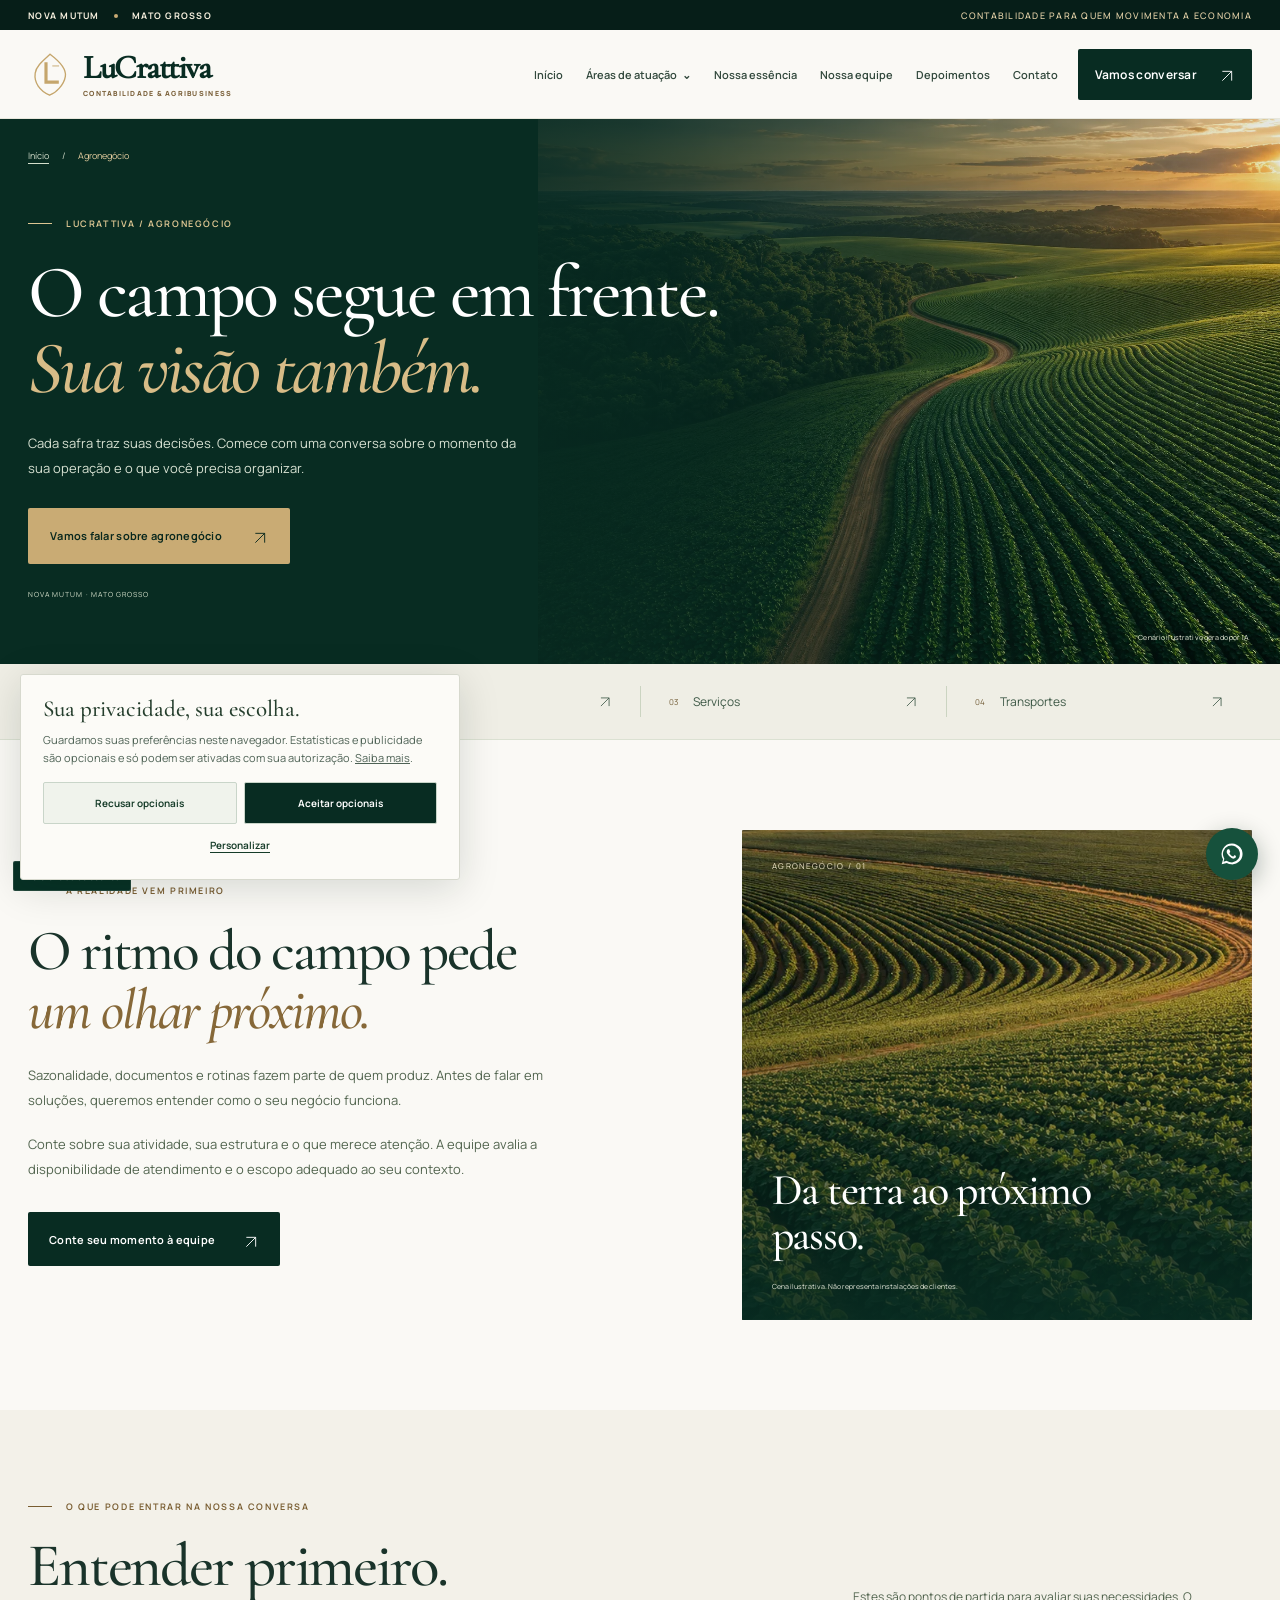
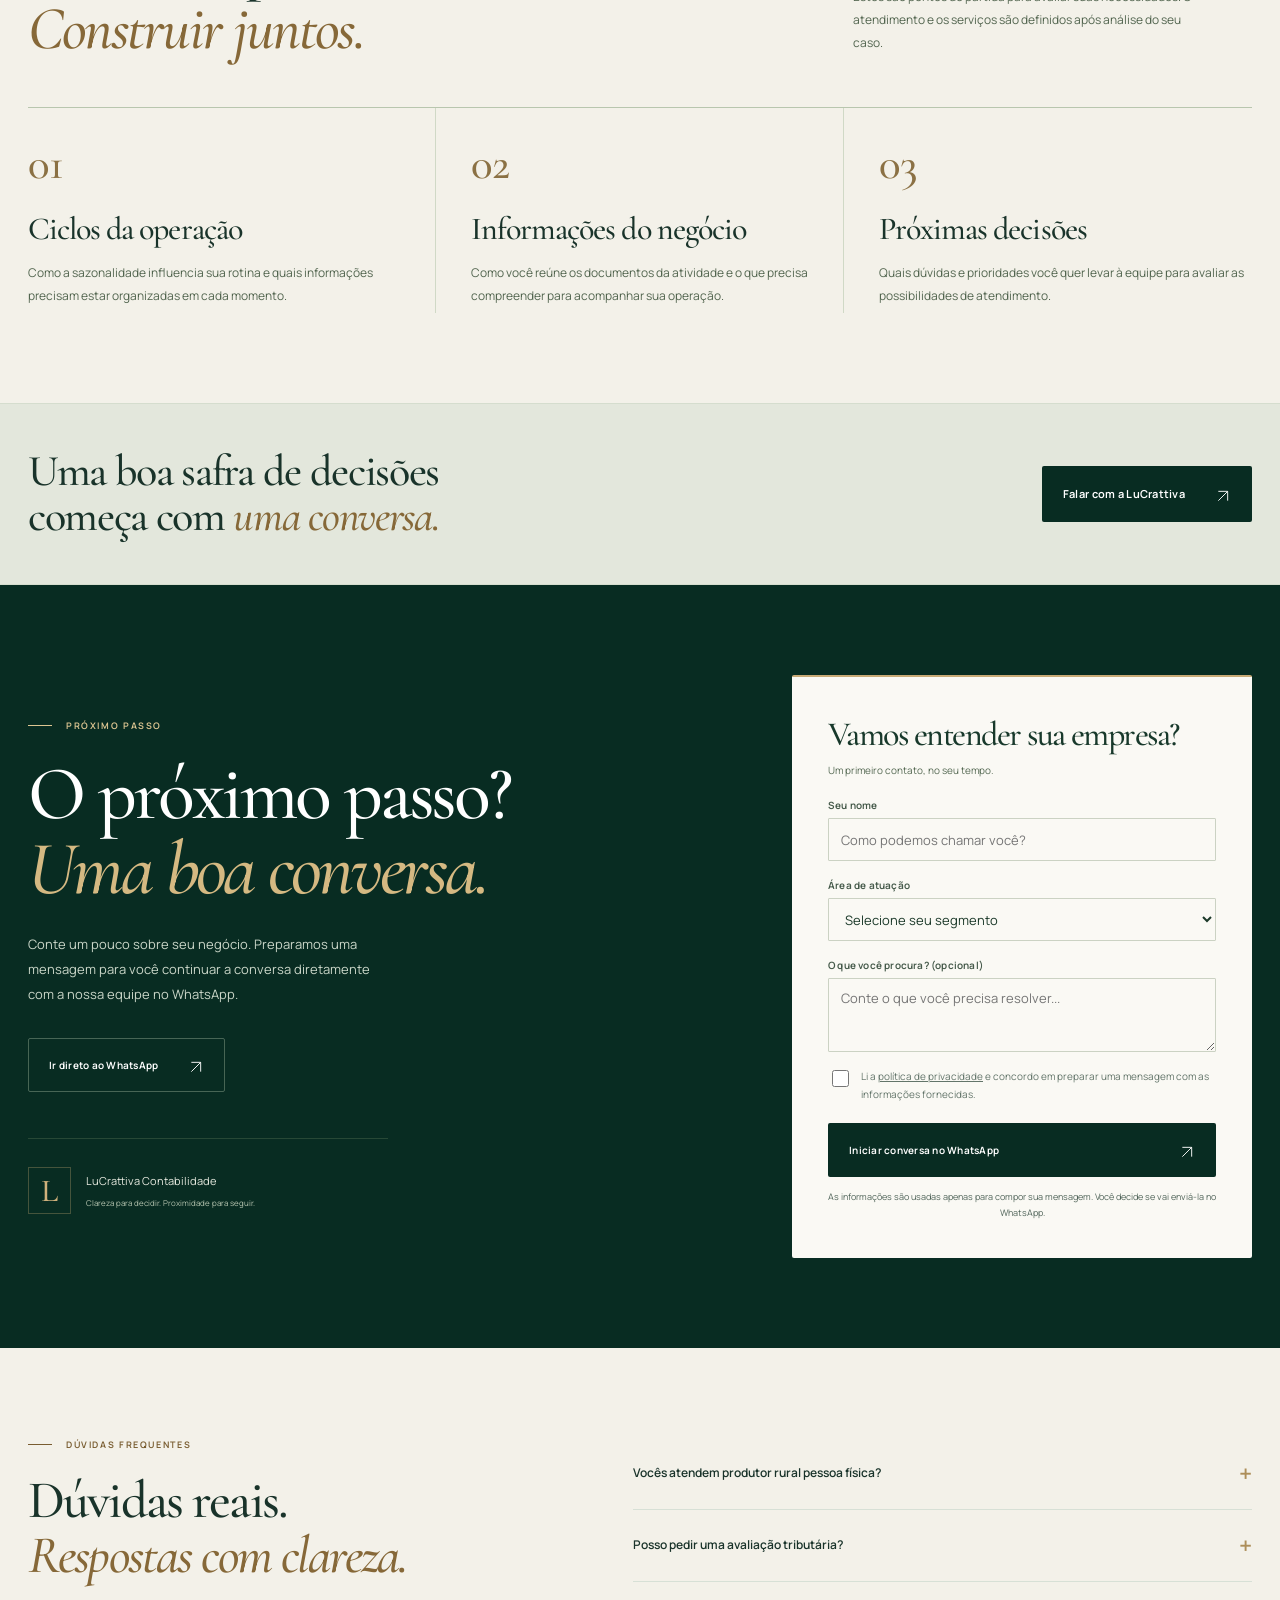
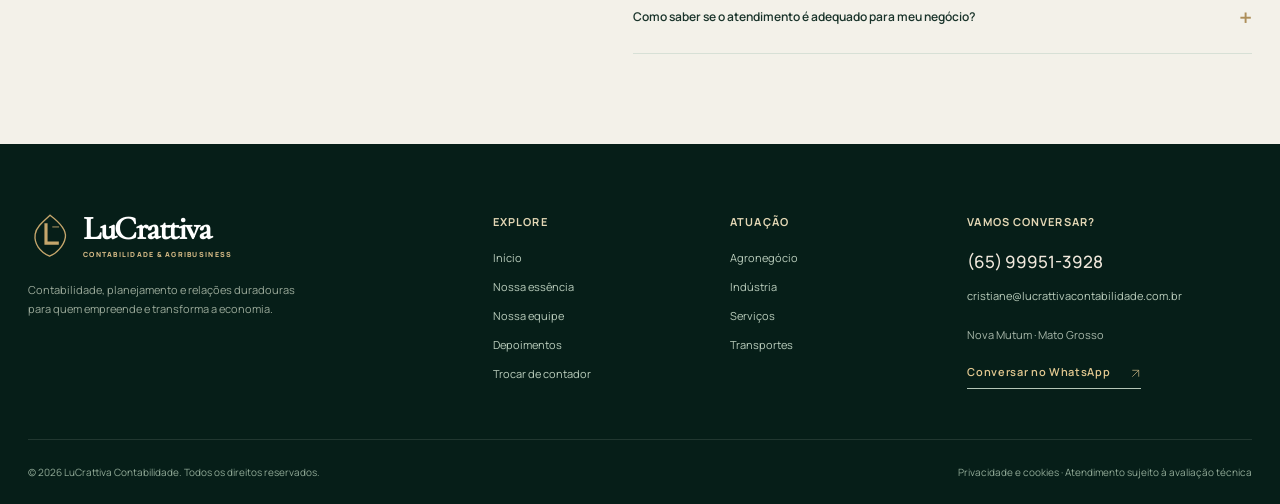
==== commit 91c5f5e8: "Adicionar aba e seção de depoimentos com relatos aprovados por configuração" ====
--- a/agronegocio/index.html
+++ b/agronegocio/index.html
@@ -1,4 +1,4 @@
-<!doctype html><html lang="pt-BR"><head><meta charset="utf-8"><meta name="viewport" content="width=device-width, initial-scale=1"><meta name="color-scheme" content="light"><meta name="theme-color" content="#082c22"><title>Agronegócio | LuCrattiva Contabilidade</title><meta name="description" content="A rotina agro pede organização, clareza e acompanhamento contábil alinhado à dinâmica de quem produz e empreende."><meta name="robots" content="noindex,nofollow"><link rel="canonical" href="https://www.lucrattivacontabilidade.com.br/agronegocio/"><meta property="og:type" content="website"><meta name="twitter:card" content="summary_large_image"><meta property="og:image:width" content="1200"><meta property="og:image:height" content="630"><meta property="og:image:alt" content="LuCrattiva: visão para decidir, parceria para ir mais longe."><meta property="og:locale" content="pt_BR"><meta property="og:site_name" content="LuCrattiva Contabilidade"><meta property="og:title" content="Agronegócio | LuCrattiva Contabilidade"><meta property="og:description" content="A rotina agro pede organização, clareza e acompanhamento contábil alinhado à dinâmica de quem produz e empreende."><meta property="og:image" content="https://www.lucrattivacontabilidade.com.br/assets/images/og-cover.jpg"><link rel="icon" type="image/svg+xml" href="/assets/images/logo-mark.svg"><link rel="preload" as="image" href="/assets/images/paisagem-editorial.webp"><link rel="preload" href="/assets/fonts/manrope-latin-wght-normal.woff2" as="font" type="font/woff2" crossorigin><link rel="stylesheet" href="/assets/css/styles.css"><link rel="stylesheet" href="/assets/css/experience.css"><link rel="stylesheet" href="/assets/css/pages.css"></head><body class="inner-page sector-page sector-agro"><a class="skip" href="#conteudo">Pular para o conteúdo</a><div class="topline"><div class="container topline-content"><span>NOVA MUTUM <span class="dot"></span> MATO GROSSO</span><span class="topline-highlight">CONTABILIDADE PARA QUEM MOVIMENTA A ECONOMIA</span></div></div><header class="header"><div class="container header-inner"><a href="/" class="wordmark" aria-label="LuCrattiva — página inicial"><img src="/assets/images/logo-mark.svg" class="wordmark-logo" alt=""><span><span class="wordmark-title">LuCrattiva</span><span class="wordmark-sub">CONTABILIDADE &amp; AGRIBUSINESS</span></span></a><button type="button" class="hamburger" data-menu-toggle aria-label="Abrir navegação" aria-controls="nav-principal" aria-expanded="false"><span></span><span></span><span></span></button><nav class="nav" id="nav-principal" data-main-nav aria-label="Navegação principal"><a href="/">Início</a><div class="dropdown"><button class="nav-drop-trigger" type="button" aria-expanded="false">Áreas de atuação <span aria-hidden="true">⌄</span></button><div class="dropdown-menu"><a href="/agronegocio/">Agronegócio</a><a href="/industria/">Indústria</a><a href="/servicos/">Serviços</a><a href="/transportes/">Transportes</a><a href="/trocar-de-contador/">Trocar de contador</a></div></div><a href="/sobre/">Nossa essência</a><a href="/equipe/">Nossa equipe</a><a href="/contato/">Contato</a></nav><a class="btn btn-forest header-cta" data-whatsapp="geral" data-cta="header" href="#">Vamos conversar <span aria-hidden="true"><svg class="arrow-svg" viewBox="0 0 24 24" fill="none" stroke="currentColor" stroke-width="1.4" aria-hidden="true" focusable="false"><path d="M5 19 19 5M5 5h14v14"/></svg></span></a></div></header><main id="conteudo">
+<!doctype html><html lang="pt-BR"><head><meta charset="utf-8"><meta name="viewport" content="width=device-width, initial-scale=1"><meta name="color-scheme" content="light"><meta name="theme-color" content="#082c22"><title>Agronegócio | LuCrattiva Contabilidade</title><meta name="description" content="A rotina agro pede organização, clareza e acompanhamento contábil alinhado à dinâmica de quem produz e empreende."><meta name="robots" content="noindex,nofollow"><link rel="canonical" href="https://www.lucrattivacontabilidade.com.br/agronegocio/"><meta property="og:type" content="website"><meta name="twitter:card" content="summary_large_image"><meta property="og:image:width" content="1200"><meta property="og:image:height" content="630"><meta property="og:image:alt" content="LuCrattiva: visão para decidir, parceria para ir mais longe."><meta property="og:locale" content="pt_BR"><meta property="og:site_name" content="LuCrattiva Contabilidade"><meta property="og:title" content="Agronegócio | LuCrattiva Contabilidade"><meta property="og:description" content="A rotina agro pede organização, clareza e acompanhamento contábil alinhado à dinâmica de quem produz e empreende."><meta property="og:image" content="https://www.lucrattivacontabilidade.com.br/assets/images/og-cover.jpg"><link rel="icon" type="image/svg+xml" href="/assets/images/logo-mark.svg"><link rel="preload" as="image" href="/assets/images/paisagem-editorial.webp"><link rel="preload" href="/assets/fonts/manrope-latin-wght-normal.woff2" as="font" type="font/woff2" crossorigin><link rel="stylesheet" href="/assets/css/styles.css"><link rel="stylesheet" href="/assets/css/experience.css"><link rel="stylesheet" href="/assets/css/pages.css"></head><body class="inner-page sector-page sector-agro"><a class="skip" href="#conteudo">Pular para o conteúdo</a><div class="topline"><div class="container topline-content"><span>NOVA MUTUM <span class="dot"></span> MATO GROSSO</span><span class="topline-highlight">CONTABILIDADE PARA QUEM MOVIMENTA A ECONOMIA</span></div></div><header class="header"><div class="container header-inner"><a href="/" class="wordmark" aria-label="LuCrattiva — página inicial"><img src="/assets/images/logo-mark.svg" class="wordmark-logo" alt=""><span><span class="wordmark-title">LuCrattiva</span><span class="wordmark-sub">CONTABILIDADE &amp; AGRIBUSINESS</span></span></a><button type="button" class="hamburger" data-menu-toggle aria-label="Abrir navegação" aria-controls="nav-principal" aria-expanded="false"><span></span><span></span><span></span></button><nav class="nav" id="nav-principal" data-main-nav aria-label="Navegação principal"><a href="/">Início</a><div class="dropdown"><button class="nav-drop-trigger" type="button" aria-expanded="false">Áreas de atuação <span aria-hidden="true">⌄</span></button><div class="dropdown-menu"><a href="/agronegocio/">Agronegócio</a><a href="/industria/">Indústria</a><a href="/servicos/">Serviços</a><a href="/transportes/">Transportes</a><a href="/trocar-de-contador/">Trocar de contador</a></div></div><a href="/sobre/">Nossa essência</a><a href="/equipe/">Nossa equipe</a><a href="/depoimentos/">Depoimentos</a><a href="/contato/">Contato</a></nav><a class="btn btn-forest header-cta" data-whatsapp="geral" data-cta="header" href="#">Vamos conversar <span aria-hidden="true"><svg class="arrow-svg" viewBox="0 0 24 24" fill="none" stroke="currentColor" stroke-width="1.4" aria-hidden="true" focusable="false"><path d="M5 19 19 5M5 5h14v14"/></svg></span></a></div></header><main id="conteudo">
 <section class="page-hero"><div class="page-hero-art" aria-hidden="true"></div><div class="container page-hero-inner"><nav class="breadcrumbs" aria-label="Caminho da página"><a href="/">Início</a><span aria-hidden="true">/</span><span aria-current="page">Agronegócio</span></nav><div class="eyebrow light">LUCRATTIVA / AGRONEGÓCIO</div><h1>O campo segue em frente.<br><em>Sua visão também.</em></h1><p>Cada safra traz suas decisões. Comece com uma conversa sobre o momento da sua operação e o que você precisa organizar.</p><a href="#" class="btn btn-gold" data-whatsapp="agro" data-cta="landing-hero">Vamos falar sobre agronegócio<span aria-hidden="true"><svg class="arrow-svg" viewBox="0 0 24 24" fill="none" stroke="currentColor" stroke-width="1.4" aria-hidden="true" focusable="false"><path d="M5 19 19 5M5 5h14v14"/></svg></span></a><span class="hero-origin">NOVA MUTUM · MATO GROSSO</span></div><span class="page-art-caption">Cenário ilustrativo gerado por IA.</span></section>
 <div class="sector-navigation"><div class="container"><a href="/agronegocio/" data-sector="agro" data-cta="sector-navigation" aria-current="page"><span>01</span>Agronegócio<svg class="arrow-svg" viewBox="0 0 24 24" fill="none" stroke="currentColor" stroke-width="1.4" aria-hidden="true" focusable="false"><path d="M5 19 19 5M5 5h14v14"/></svg></a><a href="/industria/" data-sector="industria" data-cta="sector-navigation"><span>02</span>Indústria<svg class="arrow-svg" viewBox="0 0 24 24" fill="none" stroke="currentColor" stroke-width="1.4" aria-hidden="true" focusable="false"><path d="M5 19 19 5M5 5h14v14"/></svg></a><a href="/servicos/" data-sector="servicos" data-cta="sector-navigation"><span>03</span>Serviços<svg class="arrow-svg" viewBox="0 0 24 24" fill="none" stroke="currentColor" stroke-width="1.4" aria-hidden="true" focusable="false"><path d="M5 19 19 5M5 5h14v14"/></svg></a><a href="/transportes/" data-sector="transportes" data-cta="sector-navigation"><span>04</span>Transportes<svg class="arrow-svg" viewBox="0 0 24 24" fill="none" stroke="currentColor" stroke-width="1.4" aria-hidden="true" focusable="false"><path d="M5 19 19 5M5 5h14v14"/></svg></a></div></div>
 <section class="section"><div class="container page-content-grid"><div><div class="eyebrow">A REALIDADE VEM PRIMEIRO</div><h2>O ritmo do campo pede<br><em>um olhar próximo.</em></h2><p>Sazonalidade, documentos e rotinas fazem parte de quem produz. Antes de falar em soluções, queremos entender como o seu negócio funciona.</p><p>Conte sobre sua atividade, sua estrutura e o que merece atenção. A equipe avalia a disponibilidade de atendimento e o escopo adequado ao seu contexto.</p><a href="#" class="btn btn-forest" data-whatsapp="agro" data-cta="landing-content">Conte seu momento à equipe<span aria-hidden="true"><svg class="arrow-svg" viewBox="0 0 24 24" fill="none" stroke="currentColor" stroke-width="1.4" aria-hidden="true" focusable="false"><path d="M5 19 19 5M5 5h14v14"/></svg></span></a></div><div class="page-image-card sector-visual"><span class="image-overline">AGRONEGÓCIO / 01</span><div class="image-tag">Da terra ao próximo passo.</div><span class="image-caption">Cena ilustrativa. Não representa instalações de clientes.</span></div></div></section>
@@ -6,4 +6,4 @@
 <section class="cta-band"><div class="container cta-band-inner"><h2>Uma boa safra de decisões<br>começa com <em>uma conversa.</em></h2><a href="#" class="btn btn-forest" data-whatsapp="agro" data-cta="landing-band">Falar com a LuCrattiva<span aria-hidden="true"><svg class="arrow-svg" viewBox="0 0 24 24" fill="none" stroke="currentColor" stroke-width="1.4" aria-hidden="true" focusable="false"><path d="M5 19 19 5M5 5h14v14"/></svg></span></a></div></section>
 <section class="contact-wrap" id="atendimento"><div class="container contact-grid"><div><div class="eyebrow light">PRÓXIMO PASSO</div><h2>O próximo passo?<br><em>Uma boa conversa.</em></h2><p>Conte um pouco sobre seu negócio. Preparamos uma mensagem para você continuar a conversa diretamente com a nossa equipe no WhatsApp.</p><div style="margin-top:32px"><a href="#" class="btn btn-outline-light" data-whatsapp="agro" data-cta="contact-left">Ir direto ao WhatsApp <span aria-hidden="true"><svg class="arrow-svg" viewBox="0 0 24 24" fill="none" stroke="currentColor" stroke-width="1.4" aria-hidden="true" focusable="false"><path d="M5 19 19 5M5 5h14v14"/></svg></span></a></div><div class="contact-signature"><span aria-hidden="true">L</span><p>LuCrattiva Contabilidade<small>Clareza para decidir. Proximidade para seguir.</small></p></div></div><form class="contact-card" data-lead-form><h3>Vamos entender sua empresa?</h3><p>Um primeiro contato, no seu tempo.</p><label for="lead-name">Seu nome</label><input id="lead-name" name="name" placeholder="Como podemos chamar você?" maxlength="80" required autocomplete="name"><label for="lead-segment">Área de atuação</label><select id="lead-segment" name="segment" required><option value="" disabled selected>Selecione seu segmento</option><option value="agro">Agronegócio</option><option value="industria">Indústria</option><option value="servicos">Serviços</option><option value="transportes">Transportes</option><option value="troca">Quero trocar de contador</option><option value="geral">Outros assuntos</option></select><label for="lead-issue">O que você procura? (opcional)</label><textarea id="lead-issue" name="issue" maxlength="400" placeholder="Conte o que você precisa resolver..."></textarea><div class="form-checkbox"><input type="checkbox" id="lead-privacy" required><label for="lead-privacy">Li a <a href="/privacidade/" target="_blank" rel="noopener">política de privacidade</a> e concordo em preparar uma mensagem com as informações fornecidas.</label></div><button type="submit" class="btn btn-forest form-submit">Iniciar conversa no WhatsApp <span aria-hidden="true"><svg class="arrow-svg" viewBox="0 0 24 24" fill="none" stroke="currentColor" stroke-width="1.4" aria-hidden="true" focusable="false"><path d="M5 19 19 5M5 5h14v14"/></svg></span></button><div class="form-disclaimer">As informações são usadas apenas para compor sua mensagem. Você decide se vai enviá-la no WhatsApp.</div></form></div></section>
 
-<section class="section section-cream"><div class="container faq-grid"><div><div class="eyebrow">DÚVIDAS FREQUENTES</div><h2>Dúvidas reais.<br><em>Respostas com clareza.</em></h2></div><div><details class="faq-item"><summary>Vocês atendem produtor rural pessoa física?</summary><p>A disponibilidade desse serviço e as obrigações específicas devem ser confirmadas em conversa com a equipe.</p></details><details class="faq-item"><summary>Posso pedir uma avaliação tributária?</summary><p>É possível conversar sobre a necessidade; análises e orientações dependem de documentação, enquadramento e contratação do escopo.</p></details><details class="faq-item"><summary>Como saber se o atendimento é adequado para meu negócio?</summary><p>Conte sua atividade, a estrutura da operação e o que você precisa resolver. A equipe avalia a disponibilidade e o escopo antes de apresentar uma proposta.</p></details></div></div></section></main><footer class="footer"><div class="container"><div class="footer-grid"><div class="footer-brand"><a href="/" class="wordmark"><img class="wordmark-logo" src="/assets/images/logo-mark.svg" alt=""><span><span class="wordmark-title">LuCrattiva</span><span class="wordmark-sub">CONTABILIDADE &amp; AGRIBUSINESS</span></span></a><p>Contabilidade, planejamento e relações duradouras para quem empreende e transforma a economia.</p></div><div><h4>Explore</h4><div class="footer-links"><a href="/">Início</a><a href="/sobre/">Nossa essência</a><a href="/equipe/">Nossa equipe</a><a href="/trocar-de-contador/">Trocar de contador</a></div></div><div><h4>Atuação</h4><div class="footer-links"><a href="/agronegocio/">Agronegócio</a><a href="/industria/">Indústria</a><a href="/servicos/">Serviços</a><a href="/transportes/">Transportes</a></div></div><div class="footer-contact"><h4>Vamos conversar?</h4><strong data-public-phone>(65) 99951-3928</strong><a data-email href="mailto:cristiane@lucrattivacontabilidade.com.br">cristiane@lucrattivacontabilidade.com.br</a><p style="margin-top:20px">Nova Mutum · Mato Grosso</p><a class="text-arrow" data-whatsapp="geral" data-cta="footer" href="#" style="color:#e3c991;margin-top:20px">Conversar no WhatsApp <span><svg class="arrow-svg" viewBox="0 0 24 24" fill="none" stroke="currentColor" stroke-width="1.4" aria-hidden="true" focusable="false"><path d="M5 19 19 5M5 5h14v14"/></svg></span></a></div></div><div class="footer-bottom"><span>© <span id="copyright-year">2026</span> LuCrattiva Contabilidade. Todos os direitos reservados.</span><span><a href="/privacidade/">Privacidade e cookies</a> · Atendimento sujeito à avaliação técnica</span></div></div></footer><a href="#" class="floating-wa" data-whatsapp="geral" data-cta="floating" aria-label="Conversar com a LuCrattiva pelo WhatsApp"><svg viewBox="0 0 32 32" fill="currentColor" aria-hidden="true"><path d="M16.02 3.2A12.76 12.76 0 0 0 5 22.46L3.3 28.7l6.38-1.67A12.8 12.8 0 1 0 16.02 3.2Zm0 23.18c-2.2 0-4.35-.58-6.21-1.7l-.45-.27-3.77.99 1.01-3.67-.3-.48a10.43 10.43 0 1 1 9.72 5.13Zm5.74-7.81c-.32-.16-1.89-.93-2.19-1.04-.29-.1-.5-.16-.71.16s-.82 1.04-1 1.25c-.18.2-.37.23-.69.08a8.76 8.76 0 0 1-2.57-1.59 9.54 9.54 0 0 1-1.78-2.22c-.18-.32-.02-.49.14-.65.14-.14.32-.37.47-.55.16-.18.21-.32.32-.53.1-.21.05-.4-.03-.56-.08-.16-.71-1.71-.97-2.34-.26-.62-.52-.53-.71-.54h-.61c-.21 0-.55.08-.84.4-.29.32-1.1 1.08-1.1 2.64s1.13 3.07 1.29 3.28a12 12 0 0 0 4.6 4.67c1.61.7 2.24.76 3.04.64.93-.14 1.89-.77 2.16-1.52.27-.74.27-1.37.19-1.5s-.29-.21-.61-.37Z"/></svg><span class="wa-dot" aria-hidden="true"></span></a><div class="consent-banner" data-consent-banner hidden role="dialog" aria-label="Preferências de privacidade" aria-modal="false"><strong>Sua privacidade, sua escolha.</strong><p>Guardamos suas preferências neste navegador. Estatísticas e publicidade são opcionais e só podem ser ativadas com sua autorização. <a href="/privacidade/">Saiba mais</a>.</p><div class="consent-preferences" data-consent-preferences hidden><label><input type="checkbox" name="analytics-consent"> Estatísticas</label><label><input type="checkbox" name="marketing-consent"> Publicidade/remarketing</label></div><div class="consent-buttons"><button type="button" data-consent-reject>Recusar opcionais</button><button type="button" data-consent-configure>Personalizar</button><button type="button" data-consent-save hidden>Salvar preferências</button><button class="primary" type="button" data-consent-all>Aceitar opcionais</button></div></div><button type="button" class="cookie-reopen" data-consent-reopen>Preferências de cookies</button><script>document.getElementById('copyright-year').textContent=new Date().getFullYear()</script><script src="/assets/js/config.js" defer></script><script src="/assets/js/site.js" defer></script></body></html>+<section class="section section-cream"><div class="container faq-grid"><div><div class="eyebrow">DÚVIDAS FREQUENTES</div><h2>Dúvidas reais.<br><em>Respostas com clareza.</em></h2></div><div><details class="faq-item"><summary>Vocês atendem produtor rural pessoa física?</summary><p>A disponibilidade desse serviço e as obrigações específicas devem ser confirmadas em conversa com a equipe.</p></details><details class="faq-item"><summary>Posso pedir uma avaliação tributária?</summary><p>É possível conversar sobre a necessidade; análises e orientações dependem de documentação, enquadramento e contratação do escopo.</p></details><details class="faq-item"><summary>Como saber se o atendimento é adequado para meu negócio?</summary><p>Conte sua atividade, a estrutura da operação e o que você precisa resolver. A equipe avalia a disponibilidade e o escopo antes de apresentar uma proposta.</p></details></div></div></section></main><footer class="footer"><div class="container"><div class="footer-grid"><div class="footer-brand"><a href="/" class="wordmark"><img class="wordmark-logo" src="/assets/images/logo-mark.svg" alt=""><span><span class="wordmark-title">LuCrattiva</span><span class="wordmark-sub">CONTABILIDADE &amp; AGRIBUSINESS</span></span></a><p>Contabilidade, planejamento e relações duradouras para quem empreende e transforma a economia.</p></div><div><h4>Explore</h4><div class="footer-links"><a href="/">Início</a><a href="/sobre/">Nossa essência</a><a href="/equipe/">Nossa equipe</a><a href="/depoimentos/">Depoimentos</a><a href="/trocar-de-contador/">Trocar de contador</a></div></div><div><h4>Atuação</h4><div class="footer-links"><a href="/agronegocio/">Agronegócio</a><a href="/industria/">Indústria</a><a href="/servicos/">Serviços</a><a href="/transportes/">Transportes</a></div></div><div class="footer-contact"><h4>Vamos conversar?</h4><strong data-public-phone>(65) 99951-3928</strong><a data-email href="mailto:cristiane@lucrattivacontabilidade.com.br">cristiane@lucrattivacontabilidade.com.br</a><p style="margin-top:20px">Nova Mutum · Mato Grosso</p><a class="text-arrow" data-whatsapp="geral" data-cta="footer" href="#" style="color:#e3c991;margin-top:20px">Conversar no WhatsApp <span><svg class="arrow-svg" viewBox="0 0 24 24" fill="none" stroke="currentColor" stroke-width="1.4" aria-hidden="true" focusable="false"><path d="M5 19 19 5M5 5h14v14"/></svg></span></a></div></div><div class="footer-bottom"><span>© <span id="copyright-year">2026</span> LuCrattiva Contabilidade. Todos os direitos reservados.</span><span><a href="/privacidade/">Privacidade e cookies</a> · Atendimento sujeito à avaliação técnica</span></div></div></footer><a href="#" class="floating-wa" data-whatsapp="geral" data-cta="floating" aria-label="Conversar com a LuCrattiva pelo WhatsApp"><svg viewBox="0 0 32 32" fill="currentColor" aria-hidden="true"><path d="M16.02 3.2A12.76 12.76 0 0 0 5 22.46L3.3 28.7l6.38-1.67A12.8 12.8 0 1 0 16.02 3.2Zm0 23.18c-2.2 0-4.35-.58-6.21-1.7l-.45-.27-3.77.99 1.01-3.67-.3-.48a10.43 10.43 0 1 1 9.72 5.13Zm5.74-7.81c-.32-.16-1.89-.93-2.19-1.04-.29-.1-.5-.16-.71.16s-.82 1.04-1 1.25c-.18.2-.37.23-.69.08a8.76 8.76 0 0 1-2.57-1.59 9.54 9.54 0 0 1-1.78-2.22c-.18-.32-.02-.49.14-.65.14-.14.32-.37.47-.55.16-.18.21-.32.32-.53.1-.21.05-.4-.03-.56-.08-.16-.71-1.71-.97-2.34-.26-.62-.52-.53-.71-.54h-.61c-.21 0-.55.08-.84.4-.29.32-1.1 1.08-1.1 2.64s1.13 3.07 1.29 3.28a12 12 0 0 0 4.6 4.67c1.61.7 2.24.76 3.04.64.93-.14 1.89-.77 2.16-1.52.27-.74.27-1.37.19-1.5s-.29-.21-.61-.37Z"/></svg><span class="wa-dot" aria-hidden="true"></span></a><div class="consent-banner" data-consent-banner hidden role="dialog" aria-label="Preferências de privacidade" aria-modal="false"><strong>Sua privacidade, sua escolha.</strong><p>Guardamos suas preferências neste navegador. Estatísticas e publicidade são opcionais e só podem ser ativadas com sua autorização. <a href="/privacidade/">Saiba mais</a>.</p><div class="consent-preferences" data-consent-preferences hidden><label><input type="checkbox" name="analytics-consent"> Estatísticas</label><label><input type="checkbox" name="marketing-consent"> Publicidade/remarketing</label></div><div class="consent-buttons"><button type="button" data-consent-reject>Recusar opcionais</button><button type="button" data-consent-configure>Personalizar</button><button type="button" data-consent-save hidden>Salvar preferências</button><button class="primary" type="button" data-consent-all>Aceitar opcionais</button></div></div><button type="button" class="cookie-reopen" data-consent-reopen>Preferências de cookies</button><script>document.getElementById('copyright-year').textContent=new Date().getFullYear()</script><script src="/assets/js/config.js" defer></script><script src="/assets/js/site.js" defer></script></body></html>
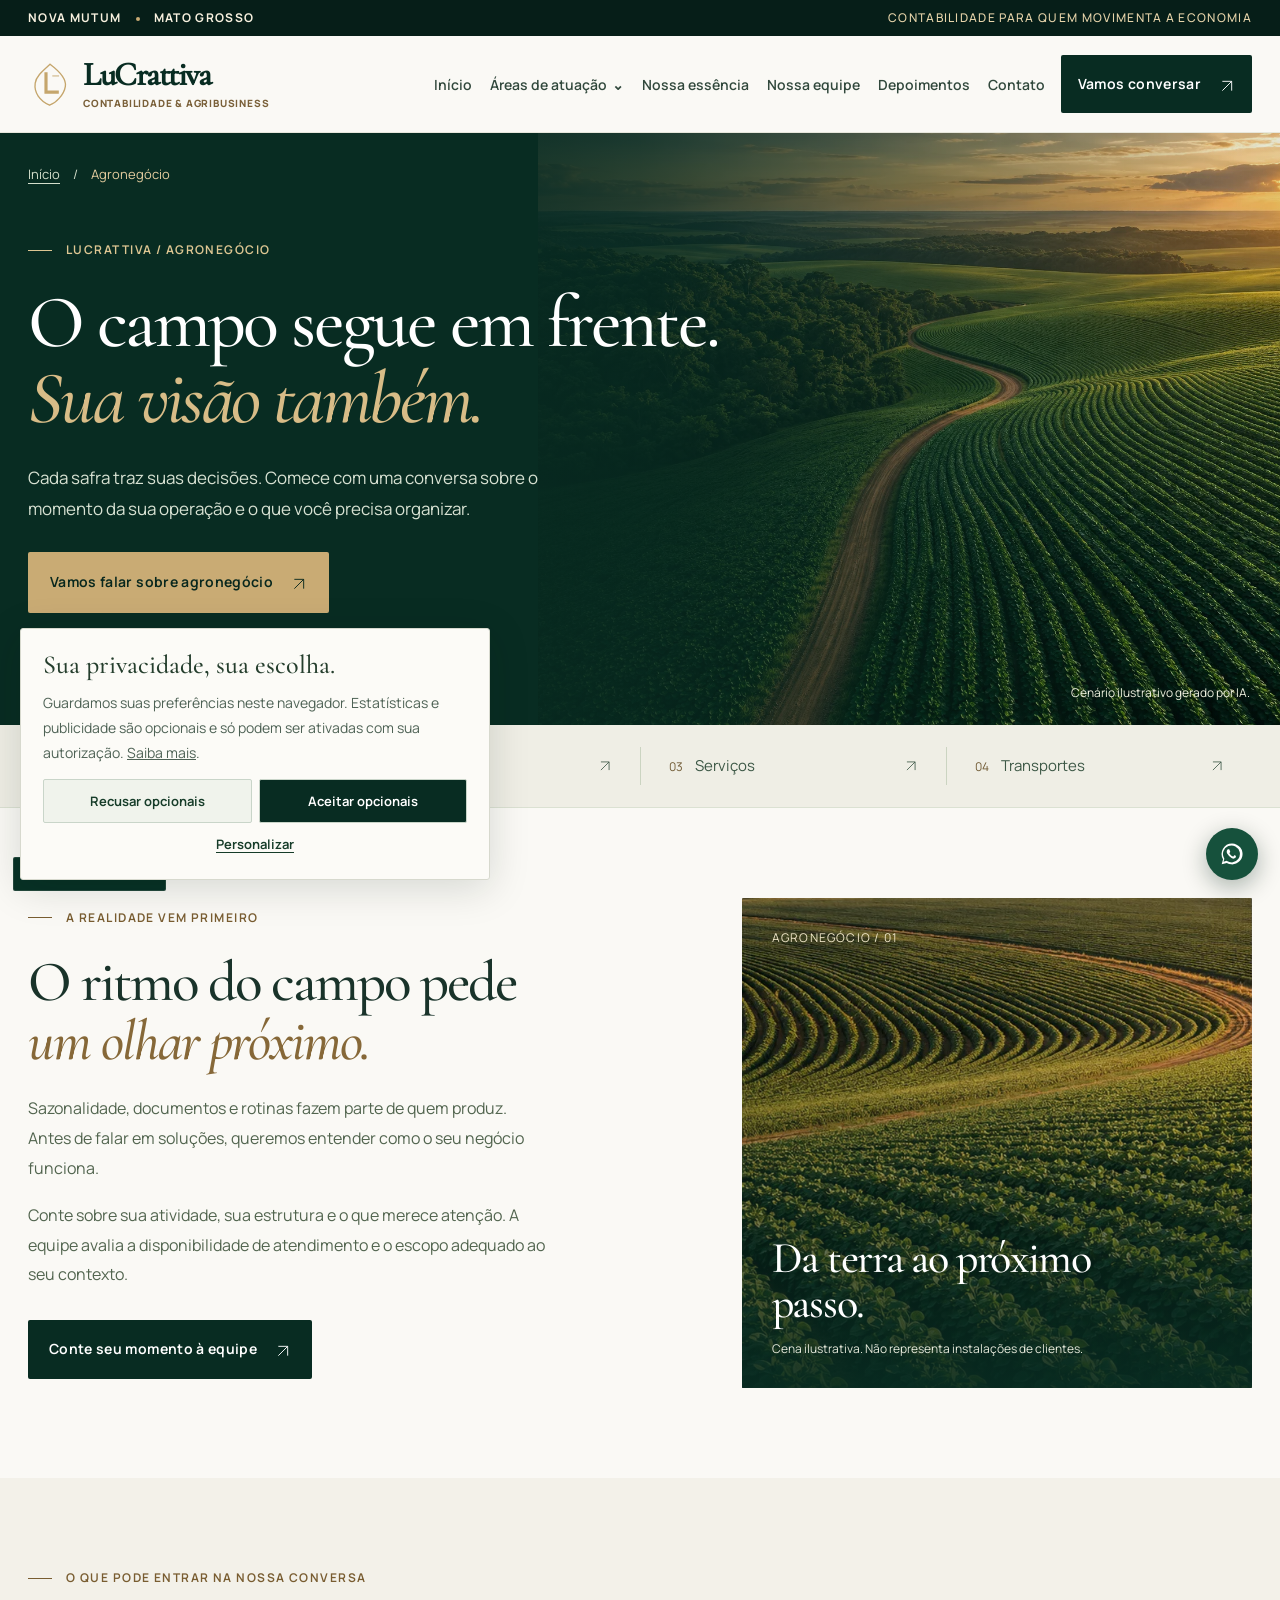
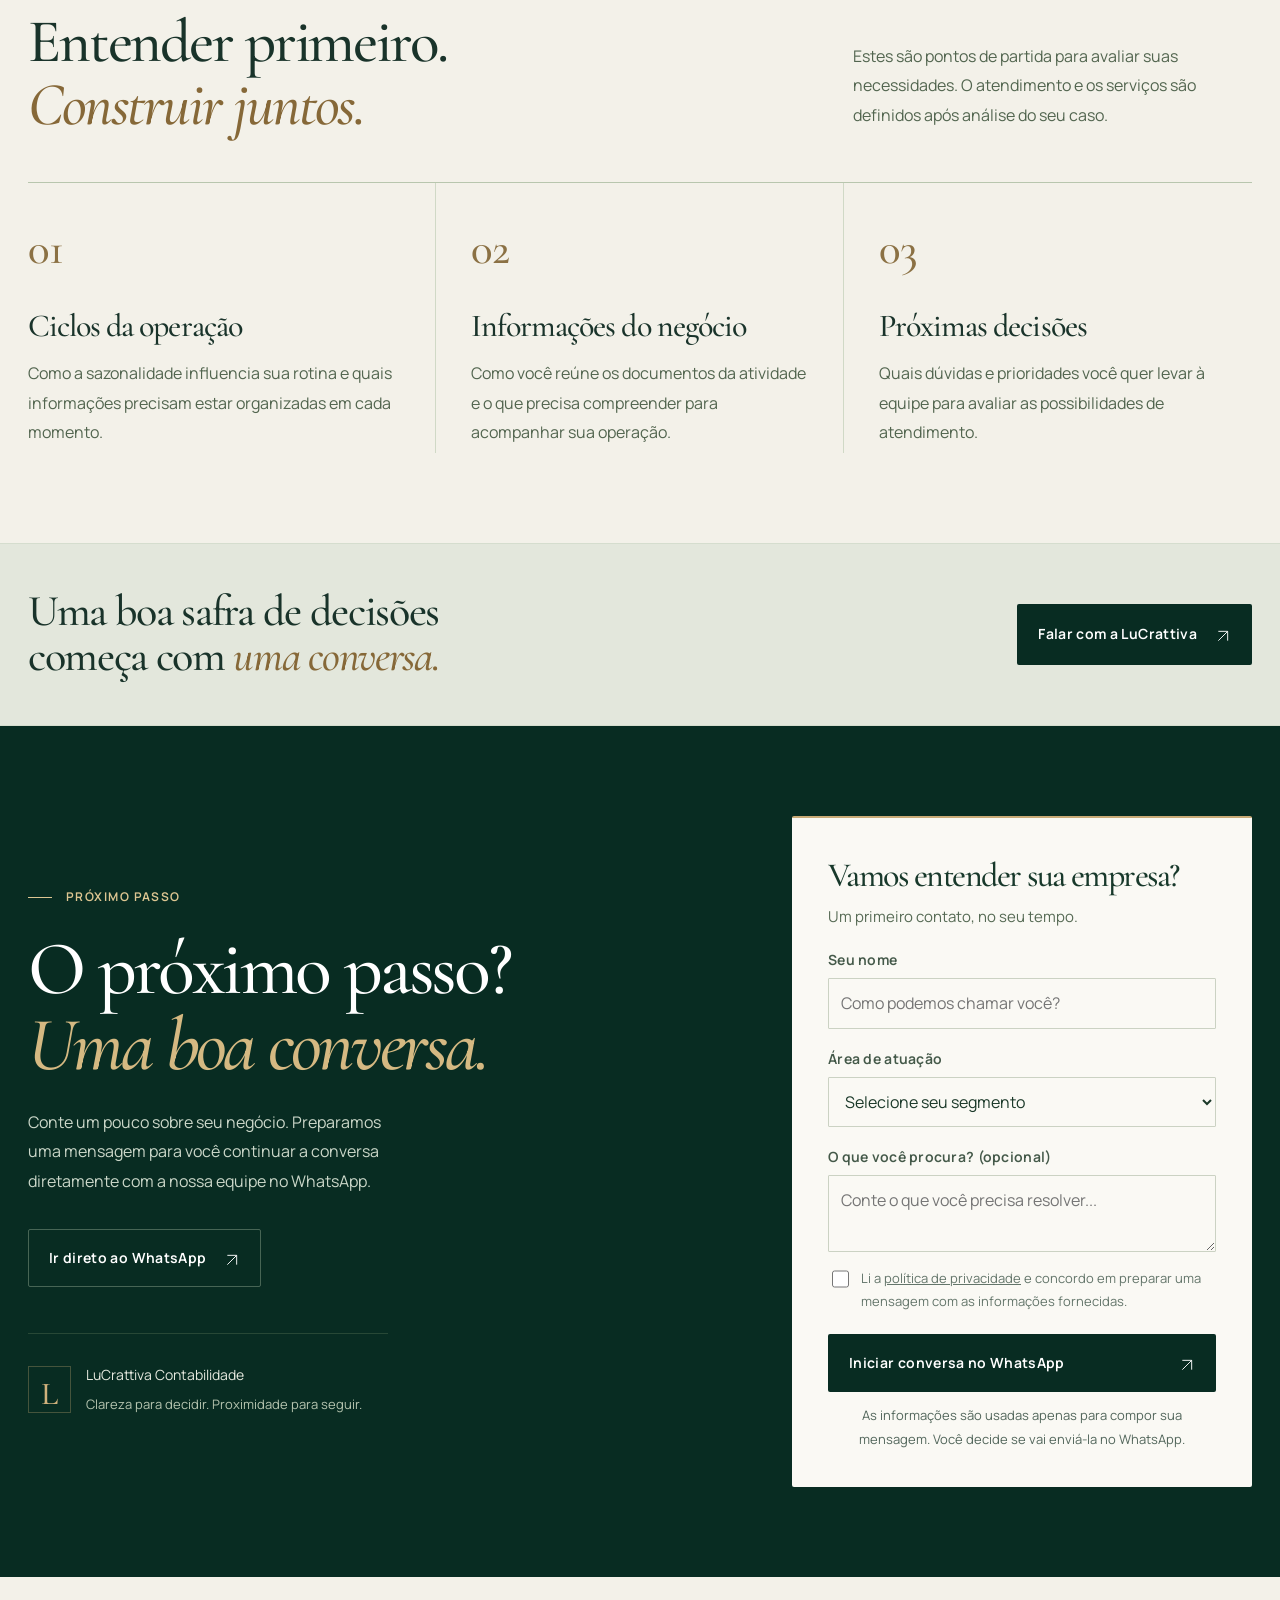
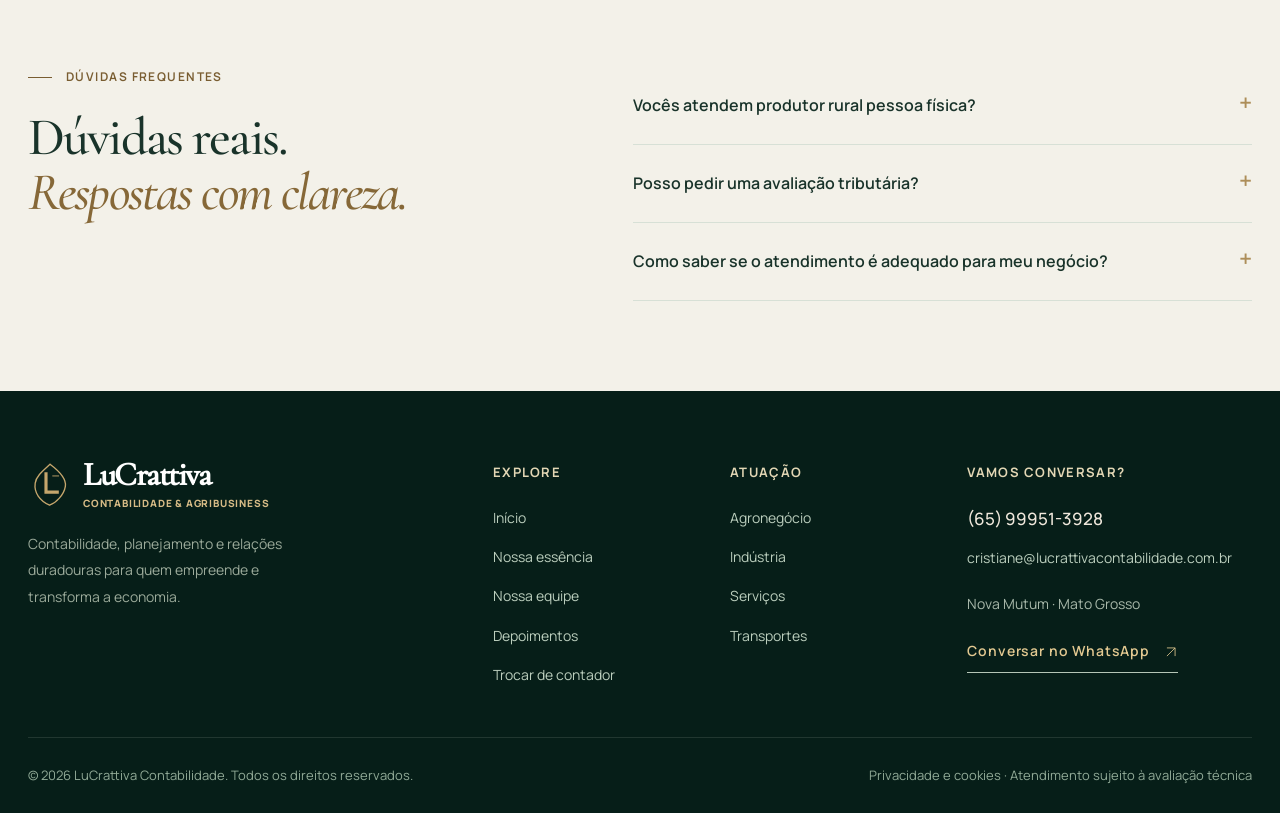
==== commit 3faeac67: "Adicionar depoimentos de teste identificados e melhorar legibilidade mantendo fontes" ====
--- a/agronegocio/index.html
+++ b/agronegocio/index.html
@@ -1,4 +1,4 @@
-<!doctype html><html lang="pt-BR"><head><meta charset="utf-8"><meta name="viewport" content="width=device-width, initial-scale=1"><meta name="color-scheme" content="light"><meta name="theme-color" content="#082c22"><title>Agronegócio | LuCrattiva Contabilidade</title><meta name="description" content="A rotina agro pede organização, clareza e acompanhamento contábil alinhado à dinâmica de quem produz e empreende."><meta name="robots" content="noindex,nofollow"><link rel="canonical" href="https://www.lucrattivacontabilidade.com.br/agronegocio/"><meta property="og:type" content="website"><meta name="twitter:card" content="summary_large_image"><meta property="og:image:width" content="1200"><meta property="og:image:height" content="630"><meta property="og:image:alt" content="LuCrattiva: visão para decidir, parceria para ir mais longe."><meta property="og:locale" content="pt_BR"><meta property="og:site_name" content="LuCrattiva Contabilidade"><meta property="og:title" content="Agronegócio | LuCrattiva Contabilidade"><meta property="og:description" content="A rotina agro pede organização, clareza e acompanhamento contábil alinhado à dinâmica de quem produz e empreende."><meta property="og:image" content="https://www.lucrattivacontabilidade.com.br/assets/images/og-cover.jpg"><link rel="icon" type="image/svg+xml" href="/assets/images/logo-mark.svg"><link rel="preload" as="image" href="/assets/images/paisagem-editorial.webp"><link rel="preload" href="/assets/fonts/manrope-latin-wght-normal.woff2" as="font" type="font/woff2" crossorigin><link rel="stylesheet" href="/assets/css/styles.css"><link rel="stylesheet" href="/assets/css/experience.css"><link rel="stylesheet" href="/assets/css/pages.css"></head><body class="inner-page sector-page sector-agro"><a class="skip" href="#conteudo">Pular para o conteúdo</a><div class="topline"><div class="container topline-content"><span>NOVA MUTUM <span class="dot"></span> MATO GROSSO</span><span class="topline-highlight">CONTABILIDADE PARA QUEM MOVIMENTA A ECONOMIA</span></div></div><header class="header"><div class="container header-inner"><a href="/" class="wordmark" aria-label="LuCrattiva — página inicial"><img src="/assets/images/logo-mark.svg" class="wordmark-logo" alt=""><span><span class="wordmark-title">LuCrattiva</span><span class="wordmark-sub">CONTABILIDADE &amp; AGRIBUSINESS</span></span></a><button type="button" class="hamburger" data-menu-toggle aria-label="Abrir navegação" aria-controls="nav-principal" aria-expanded="false"><span></span><span></span><span></span></button><nav class="nav" id="nav-principal" data-main-nav aria-label="Navegação principal"><a href="/">Início</a><div class="dropdown"><button class="nav-drop-trigger" type="button" aria-expanded="false">Áreas de atuação <span aria-hidden="true">⌄</span></button><div class="dropdown-menu"><a href="/agronegocio/">Agronegócio</a><a href="/industria/">Indústria</a><a href="/servicos/">Serviços</a><a href="/transportes/">Transportes</a><a href="/trocar-de-contador/">Trocar de contador</a></div></div><a href="/sobre/">Nossa essência</a><a href="/equipe/">Nossa equipe</a><a href="/depoimentos/">Depoimentos</a><a href="/contato/">Contato</a></nav><a class="btn btn-forest header-cta" data-whatsapp="geral" data-cta="header" href="#">Vamos conversar <span aria-hidden="true"><svg class="arrow-svg" viewBox="0 0 24 24" fill="none" stroke="currentColor" stroke-width="1.4" aria-hidden="true" focusable="false"><path d="M5 19 19 5M5 5h14v14"/></svg></span></a></div></header><main id="conteudo">
+<!doctype html><html lang="pt-BR"><head><meta charset="utf-8"><meta name="viewport" content="width=device-width, initial-scale=1"><meta name="color-scheme" content="light"><meta name="theme-color" content="#082c22"><title>Agronegócio | LuCrattiva Contabilidade</title><meta name="description" content="A rotina agro pede organização, clareza e acompanhamento contábil alinhado à dinâmica de quem produz e empreende."><meta name="robots" content="noindex,nofollow"><link rel="canonical" href="https://www.lucrattivacontabilidade.com.br/agronegocio/"><meta property="og:type" content="website"><meta name="twitter:card" content="summary_large_image"><meta property="og:image:width" content="1200"><meta property="og:image:height" content="630"><meta property="og:image:alt" content="LuCrattiva: visão para decidir, parceria para ir mais longe."><meta property="og:locale" content="pt_BR"><meta property="og:site_name" content="LuCrattiva Contabilidade"><meta property="og:title" content="Agronegócio | LuCrattiva Contabilidade"><meta property="og:description" content="A rotina agro pede organização, clareza e acompanhamento contábil alinhado à dinâmica de quem produz e empreende."><meta property="og:image" content="https://www.lucrattivacontabilidade.com.br/assets/images/og-cover.jpg"><link rel="icon" type="image/svg+xml" href="/assets/images/logo-mark.svg"><link rel="preload" as="image" href="/assets/images/paisagem-editorial.webp"><link rel="preload" href="/assets/fonts/manrope-latin-wght-normal.woff2" as="font" type="font/woff2" crossorigin><link rel="stylesheet" href="/assets/css/styles.css"><link rel="stylesheet" href="/assets/css/experience.css"><link rel="stylesheet" href="/assets/css/pages.css"><link rel="stylesheet" href="/assets/css/readability.css"></head><body class="inner-page sector-page sector-agro"><a class="skip" href="#conteudo">Pular para o conteúdo</a><div class="topline"><div class="container topline-content"><span>NOVA MUTUM <span class="dot"></span> MATO GROSSO</span><span class="topline-highlight">CONTABILIDADE PARA QUEM MOVIMENTA A ECONOMIA</span></div></div><header class="header"><div class="container header-inner"><a href="/" class="wordmark" aria-label="LuCrattiva — página inicial"><img src="/assets/images/logo-mark.svg" class="wordmark-logo" alt=""><span><span class="wordmark-title">LuCrattiva</span><span class="wordmark-sub">CONTABILIDADE &amp; AGRIBUSINESS</span></span></a><button type="button" class="hamburger" data-menu-toggle aria-label="Abrir navegação" aria-controls="nav-principal" aria-expanded="false"><span></span><span></span><span></span></button><nav class="nav" id="nav-principal" data-main-nav aria-label="Navegação principal"><a href="/">Início</a><div class="dropdown"><button class="nav-drop-trigger" type="button" aria-expanded="false">Áreas de atuação <span aria-hidden="true">⌄</span></button><div class="dropdown-menu"><a href="/agronegocio/">Agronegócio</a><a href="/industria/">Indústria</a><a href="/servicos/">Serviços</a><a href="/transportes/">Transportes</a><a href="/trocar-de-contador/">Trocar de contador</a></div></div><a href="/sobre/">Nossa essência</a><a href="/equipe/">Nossa equipe</a><a href="/#depoimentos">Depoimentos</a><a href="/contato/">Contato</a></nav><a class="btn btn-forest header-cta" data-whatsapp="geral" data-cta="header" href="#">Vamos conversar <span aria-hidden="true"><svg class="arrow-svg" viewBox="0 0 24 24" fill="none" stroke="currentColor" stroke-width="1.4" aria-hidden="true" focusable="false"><path d="M5 19 19 5M5 5h14v14"/></svg></span></a></div></header><main id="conteudo">
 <section class="page-hero"><div class="page-hero-art" aria-hidden="true"></div><div class="container page-hero-inner"><nav class="breadcrumbs" aria-label="Caminho da página"><a href="/">Início</a><span aria-hidden="true">/</span><span aria-current="page">Agronegócio</span></nav><div class="eyebrow light">LUCRATTIVA / AGRONEGÓCIO</div><h1>O campo segue em frente.<br><em>Sua visão também.</em></h1><p>Cada safra traz suas decisões. Comece com uma conversa sobre o momento da sua operação e o que você precisa organizar.</p><a href="#" class="btn btn-gold" data-whatsapp="agro" data-cta="landing-hero">Vamos falar sobre agronegócio<span aria-hidden="true"><svg class="arrow-svg" viewBox="0 0 24 24" fill="none" stroke="currentColor" stroke-width="1.4" aria-hidden="true" focusable="false"><path d="M5 19 19 5M5 5h14v14"/></svg></span></a><span class="hero-origin">NOVA MUTUM · MATO GROSSO</span></div><span class="page-art-caption">Cenário ilustrativo gerado por IA.</span></section>
 <div class="sector-navigation"><div class="container"><a href="/agronegocio/" data-sector="agro" data-cta="sector-navigation" aria-current="page"><span>01</span>Agronegócio<svg class="arrow-svg" viewBox="0 0 24 24" fill="none" stroke="currentColor" stroke-width="1.4" aria-hidden="true" focusable="false"><path d="M5 19 19 5M5 5h14v14"/></svg></a><a href="/industria/" data-sector="industria" data-cta="sector-navigation"><span>02</span>Indústria<svg class="arrow-svg" viewBox="0 0 24 24" fill="none" stroke="currentColor" stroke-width="1.4" aria-hidden="true" focusable="false"><path d="M5 19 19 5M5 5h14v14"/></svg></a><a href="/servicos/" data-sector="servicos" data-cta="sector-navigation"><span>03</span>Serviços<svg class="arrow-svg" viewBox="0 0 24 24" fill="none" stroke="currentColor" stroke-width="1.4" aria-hidden="true" focusable="false"><path d="M5 19 19 5M5 5h14v14"/></svg></a><a href="/transportes/" data-sector="transportes" data-cta="sector-navigation"><span>04</span>Transportes<svg class="arrow-svg" viewBox="0 0 24 24" fill="none" stroke="currentColor" stroke-width="1.4" aria-hidden="true" focusable="false"><path d="M5 19 19 5M5 5h14v14"/></svg></a></div></div>
 <section class="section"><div class="container page-content-grid"><div><div class="eyebrow">A REALIDADE VEM PRIMEIRO</div><h2>O ritmo do campo pede<br><em>um olhar próximo.</em></h2><p>Sazonalidade, documentos e rotinas fazem parte de quem produz. Antes de falar em soluções, queremos entender como o seu negócio funciona.</p><p>Conte sobre sua atividade, sua estrutura e o que merece atenção. A equipe avalia a disponibilidade de atendimento e o escopo adequado ao seu contexto.</p><a href="#" class="btn btn-forest" data-whatsapp="agro" data-cta="landing-content">Conte seu momento à equipe<span aria-hidden="true"><svg class="arrow-svg" viewBox="0 0 24 24" fill="none" stroke="currentColor" stroke-width="1.4" aria-hidden="true" focusable="false"><path d="M5 19 19 5M5 5h14v14"/></svg></span></a></div><div class="page-image-card sector-visual"><span class="image-overline">AGRONEGÓCIO / 01</span><div class="image-tag">Da terra ao próximo passo.</div><span class="image-caption">Cena ilustrativa. Não representa instalações de clientes.</span></div></div></section>
@@ -6,4 +6,4 @@
 <section class="cta-band"><div class="container cta-band-inner"><h2>Uma boa safra de decisões<br>começa com <em>uma conversa.</em></h2><a href="#" class="btn btn-forest" data-whatsapp="agro" data-cta="landing-band">Falar com a LuCrattiva<span aria-hidden="true"><svg class="arrow-svg" viewBox="0 0 24 24" fill="none" stroke="currentColor" stroke-width="1.4" aria-hidden="true" focusable="false"><path d="M5 19 19 5M5 5h14v14"/></svg></span></a></div></section>
 <section class="contact-wrap" id="atendimento"><div class="container contact-grid"><div><div class="eyebrow light">PRÓXIMO PASSO</div><h2>O próximo passo?<br><em>Uma boa conversa.</em></h2><p>Conte um pouco sobre seu negócio. Preparamos uma mensagem para você continuar a conversa diretamente com a nossa equipe no WhatsApp.</p><div style="margin-top:32px"><a href="#" class="btn btn-outline-light" data-whatsapp="agro" data-cta="contact-left">Ir direto ao WhatsApp <span aria-hidden="true"><svg class="arrow-svg" viewBox="0 0 24 24" fill="none" stroke="currentColor" stroke-width="1.4" aria-hidden="true" focusable="false"><path d="M5 19 19 5M5 5h14v14"/></svg></span></a></div><div class="contact-signature"><span aria-hidden="true">L</span><p>LuCrattiva Contabilidade<small>Clareza para decidir. Proximidade para seguir.</small></p></div></div><form class="contact-card" data-lead-form><h3>Vamos entender sua empresa?</h3><p>Um primeiro contato, no seu tempo.</p><label for="lead-name">Seu nome</label><input id="lead-name" name="name" placeholder="Como podemos chamar você?" maxlength="80" required autocomplete="name"><label for="lead-segment">Área de atuação</label><select id="lead-segment" name="segment" required><option value="" disabled selected>Selecione seu segmento</option><option value="agro">Agronegócio</option><option value="industria">Indústria</option><option value="servicos">Serviços</option><option value="transportes">Transportes</option><option value="troca">Quero trocar de contador</option><option value="geral">Outros assuntos</option></select><label for="lead-issue">O que você procura? (opcional)</label><textarea id="lead-issue" name="issue" maxlength="400" placeholder="Conte o que você precisa resolver..."></textarea><div class="form-checkbox"><input type="checkbox" id="lead-privacy" required><label for="lead-privacy">Li a <a href="/privacidade/" target="_blank" rel="noopener">política de privacidade</a> e concordo em preparar uma mensagem com as informações fornecidas.</label></div><button type="submit" class="btn btn-forest form-submit">Iniciar conversa no WhatsApp <span aria-hidden="true"><svg class="arrow-svg" viewBox="0 0 24 24" fill="none" stroke="currentColor" stroke-width="1.4" aria-hidden="true" focusable="false"><path d="M5 19 19 5M5 5h14v14"/></svg></span></button><div class="form-disclaimer">As informações são usadas apenas para compor sua mensagem. Você decide se vai enviá-la no WhatsApp.</div></form></div></section>
 
-<section class="section section-cream"><div class="container faq-grid"><div><div class="eyebrow">DÚVIDAS FREQUENTES</div><h2>Dúvidas reais.<br><em>Respostas com clareza.</em></h2></div><div><details class="faq-item"><summary>Vocês atendem produtor rural pessoa física?</summary><p>A disponibilidade desse serviço e as obrigações específicas devem ser confirmadas em conversa com a equipe.</p></details><details class="faq-item"><summary>Posso pedir uma avaliação tributária?</summary><p>É possível conversar sobre a necessidade; análises e orientações dependem de documentação, enquadramento e contratação do escopo.</p></details><details class="faq-item"><summary>Como saber se o atendimento é adequado para meu negócio?</summary><p>Conte sua atividade, a estrutura da operação e o que você precisa resolver. A equipe avalia a disponibilidade e o escopo antes de apresentar uma proposta.</p></details></div></div></section></main><footer class="footer"><div class="container"><div class="footer-grid"><div class="footer-brand"><a href="/" class="wordmark"><img class="wordmark-logo" src="/assets/images/logo-mark.svg" alt=""><span><span class="wordmark-title">LuCrattiva</span><span class="wordmark-sub">CONTABILIDADE &amp; AGRIBUSINESS</span></span></a><p>Contabilidade, planejamento e relações duradouras para quem empreende e transforma a economia.</p></div><div><h4>Explore</h4><div class="footer-links"><a href="/">Início</a><a href="/sobre/">Nossa essência</a><a href="/equipe/">Nossa equipe</a><a href="/depoimentos/">Depoimentos</a><a href="/trocar-de-contador/">Trocar de contador</a></div></div><div><h4>Atuação</h4><div class="footer-links"><a href="/agronegocio/">Agronegócio</a><a href="/industria/">Indústria</a><a href="/servicos/">Serviços</a><a href="/transportes/">Transportes</a></div></div><div class="footer-contact"><h4>Vamos conversar?</h4><strong data-public-phone>(65) 99951-3928</strong><a data-email href="mailto:cristiane@lucrattivacontabilidade.com.br">cristiane@lucrattivacontabilidade.com.br</a><p style="margin-top:20px">Nova Mutum · Mato Grosso</p><a class="text-arrow" data-whatsapp="geral" data-cta="footer" href="#" style="color:#e3c991;margin-top:20px">Conversar no WhatsApp <span><svg class="arrow-svg" viewBox="0 0 24 24" fill="none" stroke="currentColor" stroke-width="1.4" aria-hidden="true" focusable="false"><path d="M5 19 19 5M5 5h14v14"/></svg></span></a></div></div><div class="footer-bottom"><span>© <span id="copyright-year">2026</span> LuCrattiva Contabilidade. Todos os direitos reservados.</span><span><a href="/privacidade/">Privacidade e cookies</a> · Atendimento sujeito à avaliação técnica</span></div></div></footer><a href="#" class="floating-wa" data-whatsapp="geral" data-cta="floating" aria-label="Conversar com a LuCrattiva pelo WhatsApp"><svg viewBox="0 0 32 32" fill="currentColor" aria-hidden="true"><path d="M16.02 3.2A12.76 12.76 0 0 0 5 22.46L3.3 28.7l6.38-1.67A12.8 12.8 0 1 0 16.02 3.2Zm0 23.18c-2.2 0-4.35-.58-6.21-1.7l-.45-.27-3.77.99 1.01-3.67-.3-.48a10.43 10.43 0 1 1 9.72 5.13Zm5.74-7.81c-.32-.16-1.89-.93-2.19-1.04-.29-.1-.5-.16-.71.16s-.82 1.04-1 1.25c-.18.2-.37.23-.69.08a8.76 8.76 0 0 1-2.57-1.59 9.54 9.54 0 0 1-1.78-2.22c-.18-.32-.02-.49.14-.65.14-.14.32-.37.47-.55.16-.18.21-.32.32-.53.1-.21.05-.4-.03-.56-.08-.16-.71-1.71-.97-2.34-.26-.62-.52-.53-.71-.54h-.61c-.21 0-.55.08-.84.4-.29.32-1.1 1.08-1.1 2.64s1.13 3.07 1.29 3.28a12 12 0 0 0 4.6 4.67c1.61.7 2.24.76 3.04.64.93-.14 1.89-.77 2.16-1.52.27-.74.27-1.37.19-1.5s-.29-.21-.61-.37Z"/></svg><span class="wa-dot" aria-hidden="true"></span></a><div class="consent-banner" data-consent-banner hidden role="dialog" aria-label="Preferências de privacidade" aria-modal="false"><strong>Sua privacidade, sua escolha.</strong><p>Guardamos suas preferências neste navegador. Estatísticas e publicidade são opcionais e só podem ser ativadas com sua autorização. <a href="/privacidade/">Saiba mais</a>.</p><div class="consent-preferences" data-consent-preferences hidden><label><input type="checkbox" name="analytics-consent"> Estatísticas</label><label><input type="checkbox" name="marketing-consent"> Publicidade/remarketing</label></div><div class="consent-buttons"><button type="button" data-consent-reject>Recusar opcionais</button><button type="button" data-consent-configure>Personalizar</button><button type="button" data-consent-save hidden>Salvar preferências</button><button class="primary" type="button" data-consent-all>Aceitar opcionais</button></div></div><button type="button" class="cookie-reopen" data-consent-reopen>Preferências de cookies</button><script>document.getElementById('copyright-year').textContent=new Date().getFullYear()</script><script src="/assets/js/config.js" defer></script><script src="/assets/js/site.js" defer></script></body></html>+<section class="section section-cream"><div class="container faq-grid"><div><div class="eyebrow">DÚVIDAS FREQUENTES</div><h2>Dúvidas reais.<br><em>Respostas com clareza.</em></h2></div><div><details class="faq-item"><summary>Vocês atendem produtor rural pessoa física?</summary><p>A disponibilidade desse serviço e as obrigações específicas devem ser confirmadas em conversa com a equipe.</p></details><details class="faq-item"><summary>Posso pedir uma avaliação tributária?</summary><p>É possível conversar sobre a necessidade; análises e orientações dependem de documentação, enquadramento e contratação do escopo.</p></details><details class="faq-item"><summary>Como saber se o atendimento é adequado para meu negócio?</summary><p>Conte sua atividade, a estrutura da operação e o que você precisa resolver. A equipe avalia a disponibilidade e o escopo antes de apresentar uma proposta.</p></details></div></div></section></main><footer class="footer"><div class="container"><div class="footer-grid"><div class="footer-brand"><a href="/" class="wordmark"><img class="wordmark-logo" src="/assets/images/logo-mark.svg" alt=""><span><span class="wordmark-title">LuCrattiva</span><span class="wordmark-sub">CONTABILIDADE &amp; AGRIBUSINESS</span></span></a><p>Contabilidade, planejamento e relações duradouras para quem empreende e transforma a economia.</p></div><div><h4>Explore</h4><div class="footer-links"><a href="/">Início</a><a href="/sobre/">Nossa essência</a><a href="/equipe/">Nossa equipe</a><a href="/#depoimentos">Depoimentos</a><a href="/trocar-de-contador/">Trocar de contador</a></div></div><div><h4>Atuação</h4><div class="footer-links"><a href="/agronegocio/">Agronegócio</a><a href="/industria/">Indústria</a><a href="/servicos/">Serviços</a><a href="/transportes/">Transportes</a></div></div><div class="footer-contact"><h4>Vamos conversar?</h4><strong data-public-phone>(65) 99951-3928</strong><a data-email href="mailto:cristiane@lucrattivacontabilidade.com.br">cristiane@lucrattivacontabilidade.com.br</a><p style="margin-top:20px">Nova Mutum · Mato Grosso</p><a class="text-arrow" data-whatsapp="geral" data-cta="footer" href="#" style="color:#e3c991;margin-top:20px">Conversar no WhatsApp <span><svg class="arrow-svg" viewBox="0 0 24 24" fill="none" stroke="currentColor" stroke-width="1.4" aria-hidden="true" focusable="false"><path d="M5 19 19 5M5 5h14v14"/></svg></span></a></div></div><div class="footer-bottom"><span>© <span id="copyright-year">2026</span> LuCrattiva Contabilidade. Todos os direitos reservados.</span><span><a href="/privacidade/">Privacidade e cookies</a> · Atendimento sujeito à avaliação técnica</span></div></div></footer><a href="#" class="floating-wa" data-whatsapp="geral" data-cta="floating" aria-label="Conversar com a LuCrattiva pelo WhatsApp"><svg viewBox="0 0 32 32" fill="currentColor" aria-hidden="true"><path d="M16.02 3.2A12.76 12.76 0 0 0 5 22.46L3.3 28.7l6.38-1.67A12.8 12.8 0 1 0 16.02 3.2Zm0 23.18c-2.2 0-4.35-.58-6.21-1.7l-.45-.27-3.77.99 1.01-3.67-.3-.48a10.43 10.43 0 1 1 9.72 5.13Zm5.74-7.81c-.32-.16-1.89-.93-2.19-1.04-.29-.1-.5-.16-.71.16s-.82 1.04-1 1.25c-.18.2-.37.23-.69.08a8.76 8.76 0 0 1-2.57-1.59 9.54 9.54 0 0 1-1.78-2.22c-.18-.32-.02-.49.14-.65.14-.14.32-.37.47-.55.16-.18.21-.32.32-.53.1-.21.05-.4-.03-.56-.08-.16-.71-1.71-.97-2.34-.26-.62-.52-.53-.71-.54h-.61c-.21 0-.55.08-.84.4-.29.32-1.1 1.08-1.1 2.64s1.13 3.07 1.29 3.28a12 12 0 0 0 4.6 4.67c1.61.7 2.24.76 3.04.64.93-.14 1.89-.77 2.16-1.52.27-.74.27-1.37.19-1.5s-.29-.21-.61-.37Z"/></svg><span class="wa-dot" aria-hidden="true"></span></a><div class="consent-banner" data-consent-banner hidden role="dialog" aria-label="Preferências de privacidade" aria-modal="false"><strong>Sua privacidade, sua escolha.</strong><p>Guardamos suas preferências neste navegador. Estatísticas e publicidade são opcionais e só podem ser ativadas com sua autorização. <a href="/privacidade/">Saiba mais</a>.</p><div class="consent-preferences" data-consent-preferences hidden><label><input type="checkbox" name="analytics-consent"> Estatísticas</label><label><input type="checkbox" name="marketing-consent"> Publicidade/remarketing</label></div><div class="consent-buttons"><button type="button" data-consent-reject>Recusar opcionais</button><button type="button" data-consent-configure>Personalizar</button><button type="button" data-consent-save hidden>Salvar preferências</button><button class="primary" type="button" data-consent-all>Aceitar opcionais</button></div></div><button type="button" class="cookie-reopen" data-consent-reopen>Preferências de cookies</button><script>document.getElementById('copyright-year').textContent=new Date().getFullYear()</script><script src="/assets/js/config.js" defer></script><script src="/assets/js/site.js" defer></script></body></html>
--- a/assets/css/readability.css
+++ b/assets/css/readability.css
@@ -0,0 +1,177 @@
+/* Shared reading scale. The existing Manrope and Cormorant families are preserved. */
+:root{--reading-size:16px;--support-size:14px;--label-size:12px}
+body{font-size:var(--reading-size);line-height:1.7}
+body .topline{font-size:12px;letter-spacing:.11em}
+body .topline-content{height:36px}
+body .header-inner{gap:16px;min-height:96px}
+body .wordmark{min-width:210px}
+body .wordmark-sub{font-size:10px;letter-spacing:.08em;line-height:1.5}
+body .nav{gap:18px}
+body .nav>a,body .nav-drop-trigger{font-size:14px;line-height:1.5;font-weight:600}
+body .dropdown-menu{width:265px}
+body .dropdown-menu a{font-size:14px;line-height:1.6;min-height:44px}
+body .header .btn{font-size:14px;gap:18px;padding:13px 16px;min-height:50px}
+body.home-page .eyebrow,body.inner-page .eyebrow,
+body.home-page .hero .eyebrow,body.inner-page .page-hero .eyebrow{font-size:12px;letter-spacing:.12em;line-height:1.7}
+body.home-page .hero p,body.inner-page .page-hero p{font-size:17px;line-height:1.85;max-width:540px}
+body.home-page .section-sub,body.inner-page .section-sub,
+body.home-page .manifesto-copy>p,body.home-page .team-intro p,
+body.home-page .process-card p,body.home-page .sector-card p,
+body.inner-page .page-content-grid p,body.inner-page .small-feature-card p,
+body .testimonials-intro>div>p,body .testimonials-empty p,
+body.home-page .contact-grid>div>p,body.inner-page .contact-grid>div>p,
+body.home-page .faq-item p,body.inner-page .faq-item p,
+body.inner-page .text-page p,body.inner-page .text-page li,
+body .change-checklist p,body .checklist p,body .contact-options p{
+  font-size:16px;line-height:1.85;
+}
+body.home-page .section-sub,body.inner-page .section-sub{max-width:440px}
+body.home-page .hero-buttons .btn,
+body.home-page .contact-grid .btn-outline-light,
+body.inner-page .contact-grid .btn-outline-light,
+body.inner-page .page-hero .btn,
+body.inner-page .page-content-grid .btn,
+body.inner-page .cta-band .btn,
+body .switch-section .btn,body .contact-options .btn,
+body.home-page .form-submit,body.inner-page .form-submit{
+  font-size:14px;line-height:1.6;min-height:52px;gap:18px;
+}
+body.home-page .text-arrow,body.inner-page .text-arrow,
+body .testimonials-empty .text-arrow,body .hero-secondary{font-size:14px;line-height:1.7;gap:18px}
+body.home-page .hero-note small{font-size:12px;line-height:1.7;letter-spacing:.1em}
+body.home-page .hero-below,body.home-page .hero-below strong,
+body .hero-origin{font-size:12px;line-height:1.8;letter-spacing:.08em}
+body .hero-coordinate{font-size:12px;letter-spacing:.12em}
+body .hero-scroll{font-size:12px;letter-spacing:.1em;line-height:1.6}
+body .art-caption,body .page-art-caption,body .manifesto-caption,body .image-caption{
+  font-size:12px;line-height:1.7;letter-spacing:0;
+}
+body.home-page .manifesto-tag,body .image-overline{font-size:12px;letter-spacing:.1em;line-height:1.7}
+body.home-page .manifesto-quote>span{font-size:12px;letter-spacing:.1em;line-height:1.8}
+body.home-page .sector-card{min-height:455px}
+body.home-page .sector-index{font-size:12px;letter-spacing:.08em;padding:9px 11px}
+body.home-page .sector-kicker{font-size:12px;letter-spacing:.08em;line-height:1.7}
+body.home-page .sector-card p{min-height:88px}
+body .sector-more{font-size:13px;line-height:1.7;gap:12px;margin-top:20px;padding-top:17px}
+body.home-page .sector-footnote,body.home-page .team-help,body.inner-page .team-help{
+  font-size:13px;line-height:1.8;
+}
+body.home-page .value-line strong{font-size:15px;line-height:1.7}
+body.home-page .value-line small{font-size:14px;line-height:1.8}
+body.home-page .value-line>span:first-child{font-size:12px;line-height:1.8}
+body.home-page .switch-section .eyebrow{font-size:12px;line-height:1.7}
+body.home-page .switch-section p{font-size:16px;line-height:1.8}
+body .person-info small,body.home-page .person-info small{font-size:14px;line-height:1.8;letter-spacing:.04em}
+body .person-bio{font-size:15px;line-height:1.8}
+body .person-socials a{font-size:14px;line-height:1.8}
+body .portrait-placeholder span:not(.portrait-monogram),
+body.home-page .portrait-placeholder span:not(.portrait-monogram){font-size:12px;line-height:1.7;letter-spacing:.08em}
+body .testimonial-quote{font-size:32px;line-height:1.35}
+body .testimonial-name{font-size:16px;line-height:1.8}
+body .testimonial-detail{font-size:14px;line-height:1.8}
+body .testimonials-empty-label{font-size:12px;line-height:1.7;letter-spacing:.1em}
+body .contact-signature p{font-size:14px;line-height:1.8}
+body .contact-signature small{font-size:13px;line-height:1.8;margin-top:5px}
+body.home-page .contact-card p,body.inner-page .contact-card p{font-size:15px;line-height:1.8}
+body.home-page .contact-card label,body.inner-page .contact-card label{font-size:14px;line-height:1.7;margin-top:18px}
+body.home-page .contact-card input,body.home-page .contact-card select,body.home-page .contact-card textarea,
+body.inner-page .contact-card input,body.inner-page .contact-card select,body.inner-page .contact-card textarea{
+  font-size:16px;line-height:1.6;padding:12px;min-height:50px;
+}
+body.home-page .contact-card .form-checkbox input,body.inner-page .contact-card .form-checkbox input{min-height:18px}
+body.home-page .contact-card .form-checkbox label,body.inner-page .contact-card .form-checkbox label{
+  font-size:13px;line-height:1.8;margin:0;
+}
+body.home-page .form-disclaimer,body.inner-page .form-disclaimer{font-size:13px;line-height:1.8}
+body.home-page .faq-item summary,body.inner-page .faq-item summary{font-size:16px;line-height:1.8;gap:18px}
+body .breadcrumbs{font-size:13px;line-height:1.7;gap:13px}
+body.inner-page .sector-navigation a{font-size:15px;line-height:1.6;gap:12px}
+body.inner-page .sector-navigation a>span{font-size:12px}
+body .option-number{font-size:12px;line-height:1.8;letter-spacing:.08em}
+body .contact-email{font-size:14px;line-height:1.9}
+body .contact-note{font-size:14px;line-height:1.8}
+body .contact-options p[data-public-phone]{font-size:30px;line-height:1.4}
+body .privacy-aside>p{font-size:16px;line-height:1.8}
+body .privacy-aside .btn{font-size:14px;line-height:1.7;white-space:normal}
+body .privacy-aside>span{font-size:13px;line-height:1.8}
+body.inner-page .text-page>p:first-child{font-size:15px;line-height:1.85}
+body .footer .footer-brand p,body .footer .footer-contact p{font-size:14px;line-height:1.9}
+body .footer-links a,body .footer-contact a{font-size:14px;line-height:1.8}
+body .footer h4{font-size:13px;line-height:1.8}
+body .footer .text-arrow{font-size:14px;line-height:1.8;gap:14px}
+body .footer-bottom{font-size:13px;line-height:1.9;flex-wrap:wrap}
+body .consent-banner{max-width:470px}
+body .consent-banner p{font-size:14px;line-height:1.8}
+body .consent-banner strong{font-size:26px;line-height:1.2}
+body .consent-buttons button{font-size:13px;line-height:1.6;min-height:44px}
+body .consent-preferences label{font-size:14px;line-height:1.8}
+body .cookie-reopen{font-size:12px;line-height:1.5;padding:7px 10px;min-height:32px}
+body .whatsapp-fallback p,body .whatsapp-fallback button,body .whatsapp-fallback a,
+body .whatsapp-recovery-panel label,body .copy-status{font-size:14px;line-height:1.8}
+body .whatsapp-recovery-trigger{font-size:13px;line-height:1.5}
+body .whatsapp-recovery-panel textarea{font-size:16px;line-height:1.7}
+
+/* The wider reading scale gets a full disclosure menu on intermediate screens. */
+@media(max-width:1199px){
+  body .header-cta{display:none}
+  body .hamburger{display:block;margin-left:auto;min-height:44px;min-width:44px}
+  body .header .nav{display:none!important;position:absolute;top:100%;left:0;right:0;flex-direction:column;align-items:stretch;gap:0;margin:0;padding:18px 28px 26px;max-height:calc(100dvh - 100px);overflow:auto;background:#faf9f5;border-bottom:1px solid #d8dfd0;box-shadow:0 16px 30px #041e1720}
+  body .header .nav.open{display:flex!important}
+  body .nav>a,body .nav-drop-trigger{font-size:16px;min-height:48px;padding:12px 0}
+  body .dropdown-menu{position:static;box-shadow:none;border:0;background:transparent;width:100%;padding:0 0 8px 15px}
+  body .dropdown-menu a{font-size:15px;min-height:44px;padding:10px}
+}
+@media(max-width:940px){
+  body.inner-page .sector-navigation a{font-size:14px;padding-left:12px;padding-right:12px;gap:10px}
+}
+@media(max-width:700px){
+  body .header-inner{min-height:85px}
+  body .wordmark-title{font-size:32px}
+  body .wordmark-sub{font-size:10px;letter-spacing:.06em}
+  body .topline{font-size:12px;letter-spacing:.08em}
+  body .topline-content{height:34px}
+  body.home-page .hero p,body.inner-page .page-hero p{font-size:16px;line-height:1.85;max-width:100%}
+  body.home-page .eyebrow,body.inner-page .eyebrow,
+  body.home-page .hero .eyebrow,body.inner-page .page-hero .eyebrow{font-size:12px;line-height:1.8;letter-spacing:.09em}
+  body.home-page .hero-grid{padding-top:48px;padding-bottom:75px}
+  body.home-page .hero-note{max-width:250px;margin-top:40px}
+  body.home-page .hero-note small{font-size:12px;line-height:1.8}
+  body.home-page .hero-below,body.home-page .hero-below strong{font-size:12px;line-height:1.8;letter-spacing:.05em}
+  body .hero-scroll{font-size:10px;letter-spacing:.08em}
+  body .page-art-caption{font-size:12px;max-width:270px;text-align:right}
+  body.home-page .sector-card{min-height:430px}
+  body.home-page .sector-card p{min-height:0}
+  body.home-page .sector-kicker{font-size:12px;letter-spacing:.06em}
+  body .sector-more{font-size:14px;line-height:1.8}
+  body.home-page .manifesto-art{min-height:475px}
+  body.home-page .manifesto-tag{font-size:12px;max-width:260px;line-height:1.8}
+  body.home-page .manifesto-quote>span{font-size:12px;line-height:1.8}
+  body.home-page .manifesto-caption{font-size:12px;line-height:1.7}
+  body.home-page .value-line strong{font-size:15px}
+  body.home-page .value-line small{font-size:14px}
+  body.home-page .team-help,body.inner-page .team-help{font-size:13px;line-height:1.8}
+  body .testimonial-quote{font-size:30px;line-height:1.4}
+  body .testimonial-name{font-size:16px}
+  body .testimonial-detail{font-size:14px}
+  body.inner-page .sector-navigation a{font-size:13px;padding:12px 7px;gap:9px}
+  body.inner-page .sector-navigation a:nth-child(even){padding-left:12px}
+  body.inner-page .sector-navigation a>span{font-size:12px}
+  body .breadcrumbs{font-size:12px;line-height:1.8}
+  body .contact-signature small{font-size:13px}
+  body.home-page .contact-card,body.inner-page .contact-card{padding:27px 22px}
+  body.home-page .contact-card .form-checkbox label,body.inner-page .contact-card .form-checkbox label{font-size:13px;line-height:1.8}
+  body.home-page .form-disclaimer,body.inner-page .form-disclaimer{font-size:13px}
+  body .consent-banner{max-width:none}
+  body .consent-buttons button{font-size:13px}
+  body .footer .wordmark-sub{font-size:10px}
+  body .footer-bottom{font-size:13px;line-height:1.9}
+  body .whatsapp-recovery-panel{max-height:65dvh}
+}
+
+/* Keep secondary labels readable as well as the main paragraphs. */
+body .hero-scroll{font-size:12px}
+body.home-page .ribbon-label,body.home-page .ribbon-label strong{font-size:12px;line-height:1.8;letter-spacing:.04em}
+body.home-page .ribbon-row>a>span{font-size:12px}
+@media(min-width:941px) and (max-width:1100px){body.home-page .ribbon-row>a{gap:8px;padding-left:10px;padding-right:10px}}
+@media(min-width:701px) and (max-width:940px){body.home-page .ribbon-row>a{gap:8px;padding-left:10px;padding-right:10px}}
+@media(max-width:700px){body.home-page .ribbon-row>a{gap:7px;padding-left:7px;padding-right:7px}body.home-page .ribbon-row>a:nth-of-type(even){padding-left:9px}}
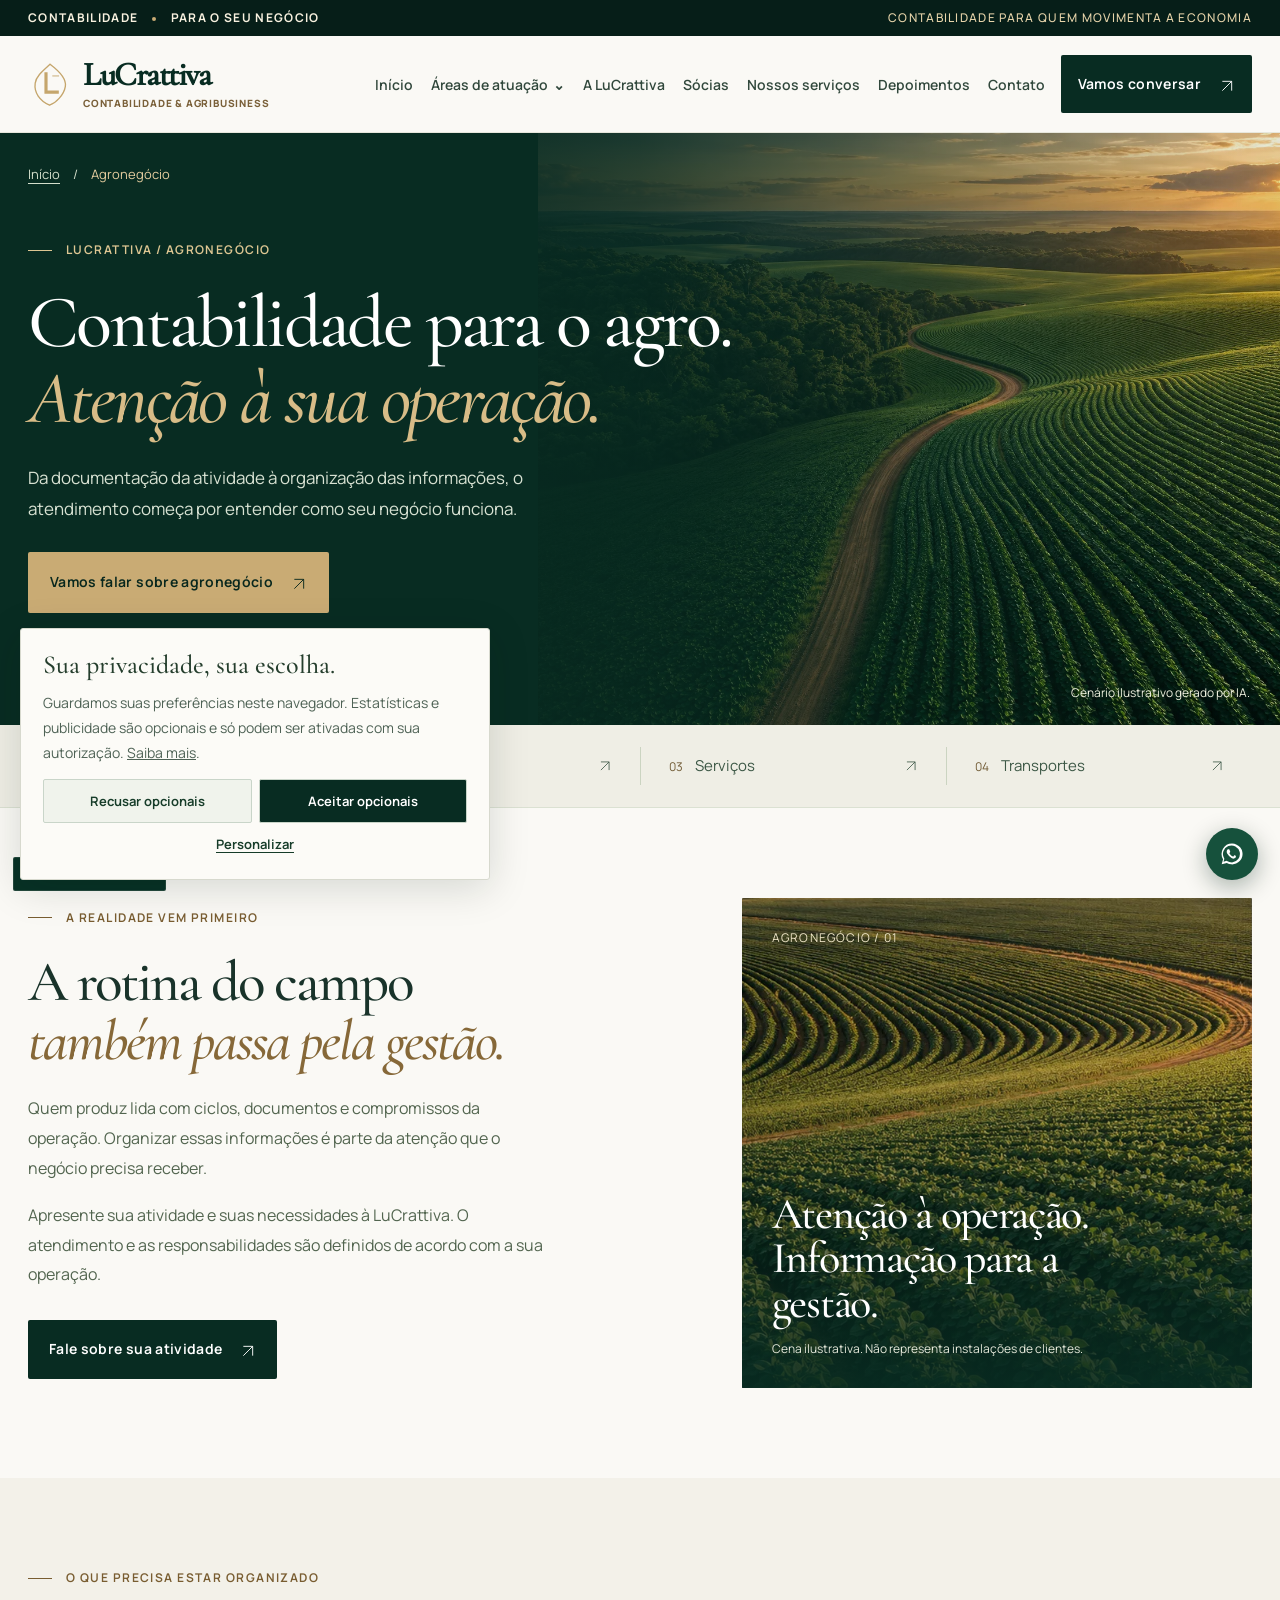
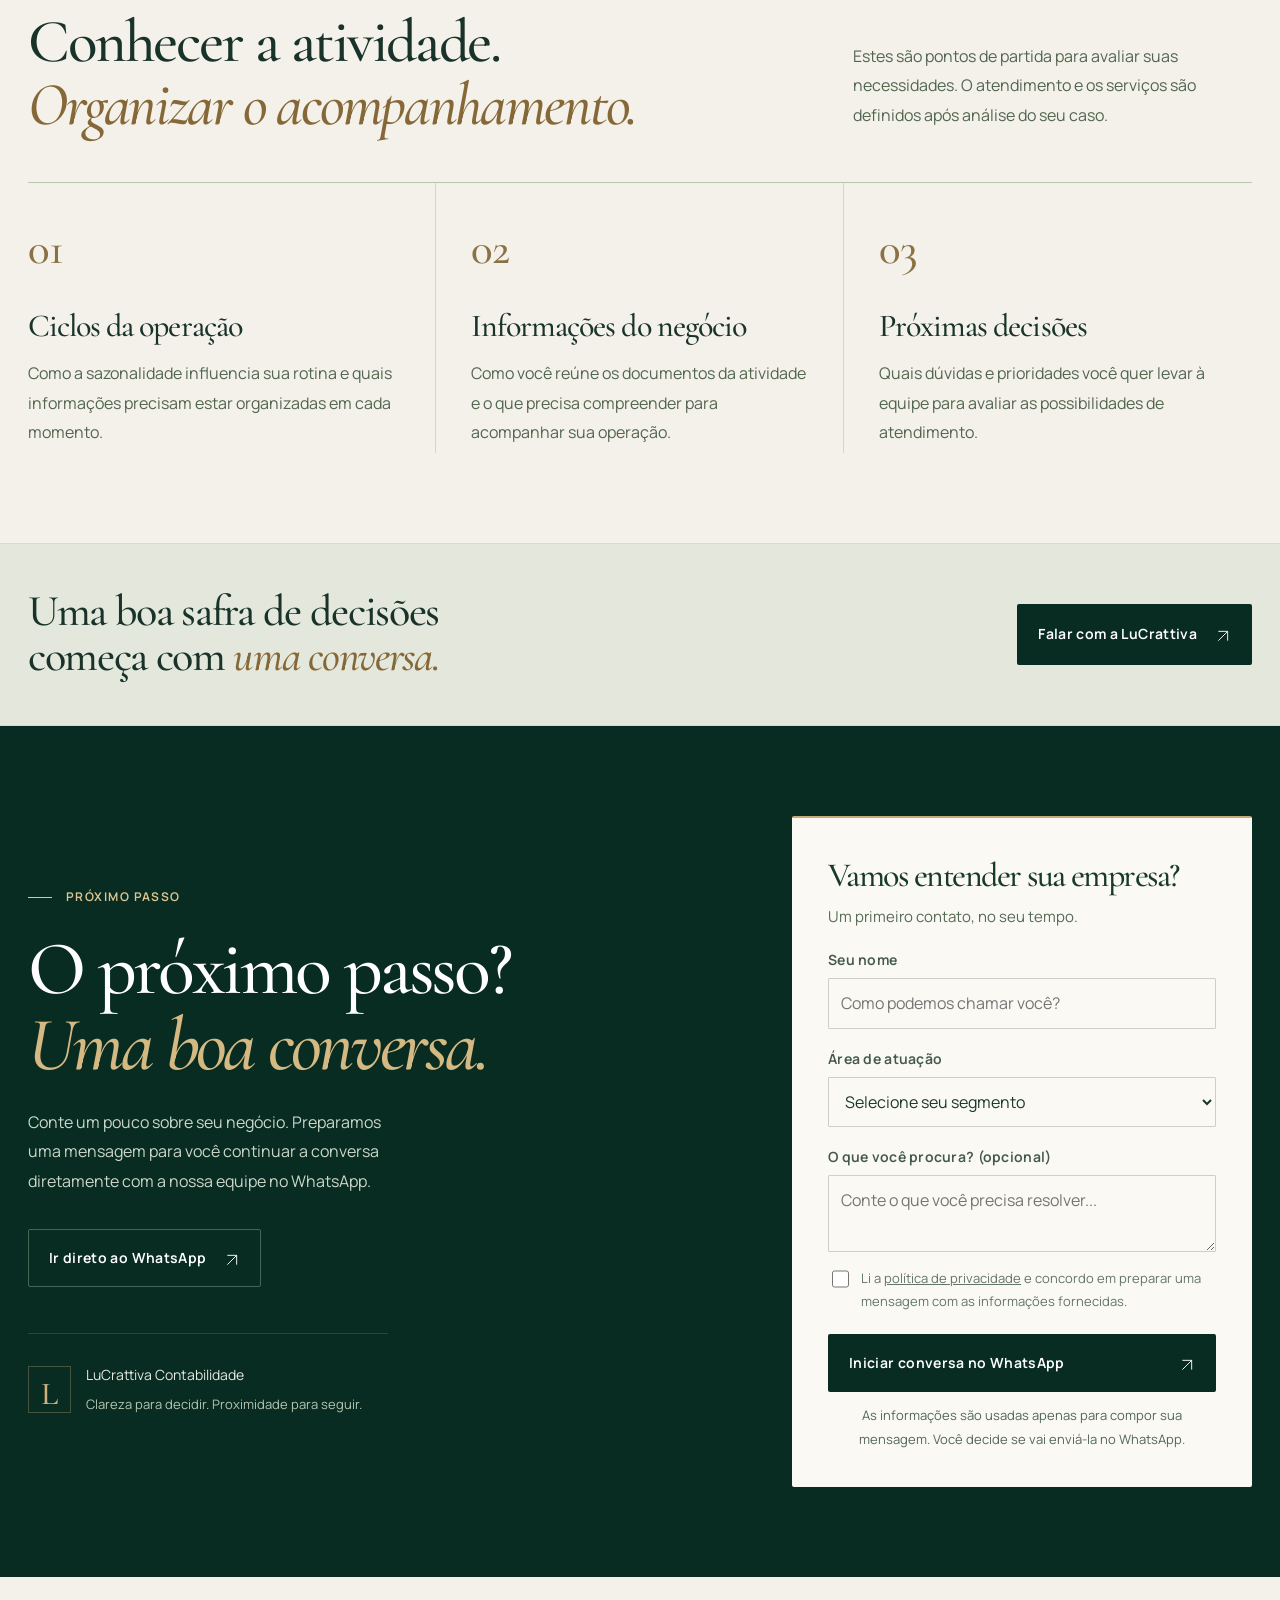
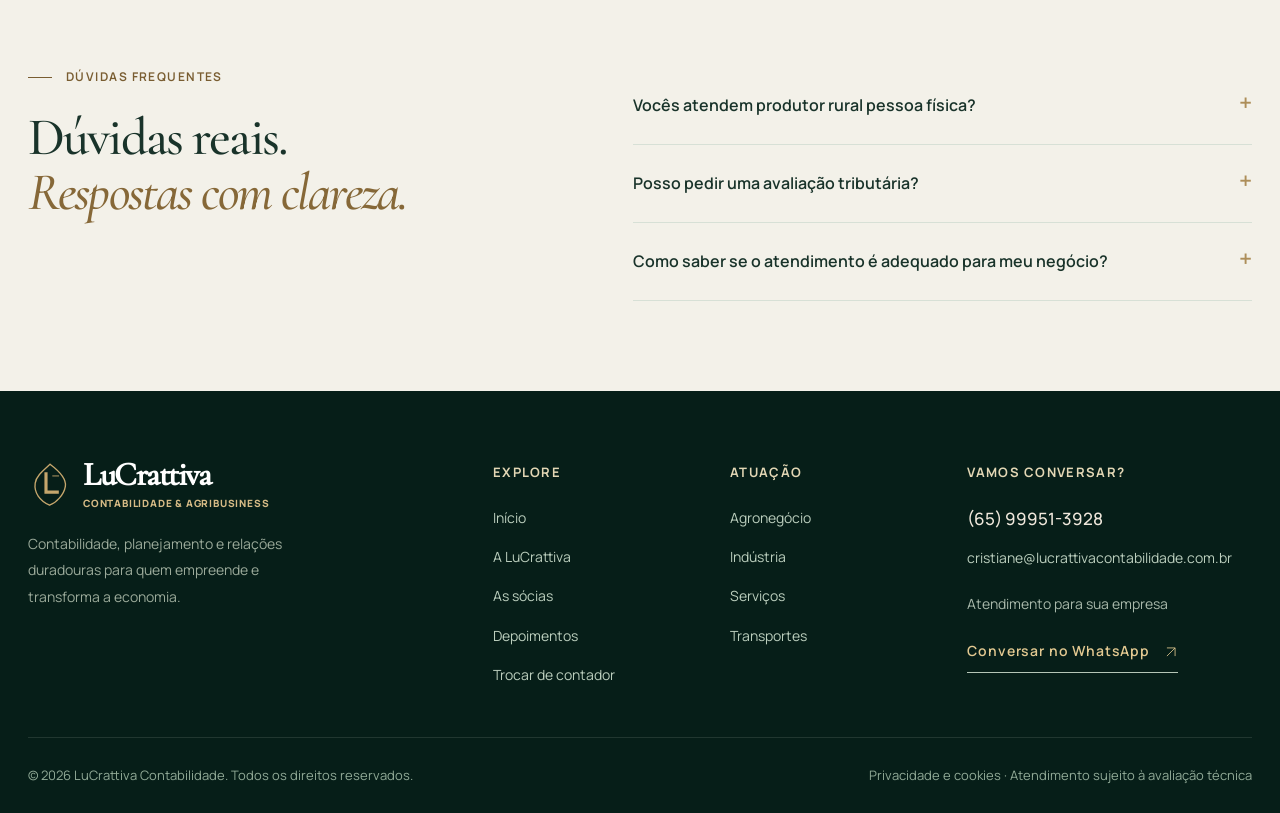
==== commit defbc262: "[skip ci] Refinar site institucional e apresentar somente as socias" ====
--- a/agronegocio/index.html
+++ b/agronegocio/index.html
@@ -1,9 +1,9 @@
-<!doctype html><html lang="pt-BR"><head><meta charset="utf-8"><meta name="viewport" content="width=device-width, initial-scale=1"><meta name="color-scheme" content="light"><meta name="theme-color" content="#082c22"><title>Agronegócio | LuCrattiva Contabilidade</title><meta name="description" content="A rotina agro pede organização, clareza e acompanhamento contábil alinhado à dinâmica de quem produz e empreende."><meta name="robots" content="noindex,nofollow"><link rel="canonical" href="https://www.lucrattivacontabilidade.com.br/agronegocio/"><meta property="og:type" content="website"><meta name="twitter:card" content="summary_large_image"><meta property="og:image:width" content="1200"><meta property="og:image:height" content="630"><meta property="og:image:alt" content="LuCrattiva: visão para decidir, parceria para ir mais longe."><meta property="og:locale" content="pt_BR"><meta property="og:site_name" content="LuCrattiva Contabilidade"><meta property="og:title" content="Agronegócio | LuCrattiva Contabilidade"><meta property="og:description" content="A rotina agro pede organização, clareza e acompanhamento contábil alinhado à dinâmica de quem produz e empreende."><meta property="og:image" content="https://www.lucrattivacontabilidade.com.br/assets/images/og-cover.jpg"><link rel="icon" type="image/svg+xml" href="/assets/images/logo-mark.svg"><link rel="preload" as="image" href="/assets/images/paisagem-editorial.webp"><link rel="preload" href="/assets/fonts/manrope-latin-wght-normal.woff2" as="font" type="font/woff2" crossorigin><link rel="stylesheet" href="/assets/css/styles.css"><link rel="stylesheet" href="/assets/css/experience.css"><link rel="stylesheet" href="/assets/css/pages.css"><link rel="stylesheet" href="/assets/css/readability.css"></head><body class="inner-page sector-page sector-agro"><a class="skip" href="#conteudo">Pular para o conteúdo</a><div class="topline"><div class="container topline-content"><span>NOVA MUTUM <span class="dot"></span> MATO GROSSO</span><span class="topline-highlight">CONTABILIDADE PARA QUEM MOVIMENTA A ECONOMIA</span></div></div><header class="header"><div class="container header-inner"><a href="/" class="wordmark" aria-label="LuCrattiva — página inicial"><img src="/assets/images/logo-mark.svg" class="wordmark-logo" alt=""><span><span class="wordmark-title">LuCrattiva</span><span class="wordmark-sub">CONTABILIDADE &amp; AGRIBUSINESS</span></span></a><button type="button" class="hamburger" data-menu-toggle aria-label="Abrir navegação" aria-controls="nav-principal" aria-expanded="false"><span></span><span></span><span></span></button><nav class="nav" id="nav-principal" data-main-nav aria-label="Navegação principal"><a href="/">Início</a><div class="dropdown"><button class="nav-drop-trigger" type="button" aria-expanded="false">Áreas de atuação <span aria-hidden="true">⌄</span></button><div class="dropdown-menu"><a href="/agronegocio/">Agronegócio</a><a href="/industria/">Indústria</a><a href="/servicos/">Serviços</a><a href="/transportes/">Transportes</a><a href="/trocar-de-contador/">Trocar de contador</a></div></div><a href="/sobre/">Nossa essência</a><a href="/equipe/">Nossa equipe</a><a href="/#depoimentos">Depoimentos</a><a href="/contato/">Contato</a></nav><a class="btn btn-forest header-cta" data-whatsapp="geral" data-cta="header" href="#">Vamos conversar <span aria-hidden="true"><svg class="arrow-svg" viewBox="0 0 24 24" fill="none" stroke="currentColor" stroke-width="1.4" aria-hidden="true" focusable="false"><path d="M5 19 19 5M5 5h14v14"/></svg></span></a></div></header><main id="conteudo">
-<section class="page-hero"><div class="page-hero-art" aria-hidden="true"></div><div class="container page-hero-inner"><nav class="breadcrumbs" aria-label="Caminho da página"><a href="/">Início</a><span aria-hidden="true">/</span><span aria-current="page">Agronegócio</span></nav><div class="eyebrow light">LUCRATTIVA / AGRONEGÓCIO</div><h1>O campo segue em frente.<br><em>Sua visão também.</em></h1><p>Cada safra traz suas decisões. Comece com uma conversa sobre o momento da sua operação e o que você precisa organizar.</p><a href="#" class="btn btn-gold" data-whatsapp="agro" data-cta="landing-hero">Vamos falar sobre agronegócio<span aria-hidden="true"><svg class="arrow-svg" viewBox="0 0 24 24" fill="none" stroke="currentColor" stroke-width="1.4" aria-hidden="true" focusable="false"><path d="M5 19 19 5M5 5h14v14"/></svg></span></a><span class="hero-origin">NOVA MUTUM · MATO GROSSO</span></div><span class="page-art-caption">Cenário ilustrativo gerado por IA.</span></section>
+<!doctype html><html lang="pt-BR"><head><meta charset="utf-8"><meta name="viewport" content="width=device-width, initial-scale=1"><meta name="color-scheme" content="light"><meta name="theme-color" content="#082c22"><title>Agronegócio | LuCrattiva Contabilidade</title><meta name="description" content="A rotina agro pede organização, clareza e acompanhamento contábil alinhado à dinâmica de quem produz e empreende."><meta name="robots" content="noindex,nofollow"><link rel="canonical" href="https://www.lucrattivacontabilidade.com.br/agronegocio/"><meta property="og:type" content="website"><meta name="twitter:card" content="summary_large_image"><meta property="og:image:width" content="1200"><meta property="og:image:height" content="630"><meta property="og:image:alt" content="LuCrattiva: visão para decidir, parceria para ir mais longe."><meta property="og:locale" content="pt_BR"><meta property="og:site_name" content="LuCrattiva Contabilidade"><meta property="og:title" content="Agronegócio | LuCrattiva Contabilidade"><meta property="og:description" content="A rotina agro pede organização, clareza e acompanhamento contábil alinhado à dinâmica de quem produz e empreende."><meta property="og:image" content="https://www.lucrattivacontabilidade.com.br/assets/images/og-cover.jpg"><link rel="icon" type="image/svg+xml" href="/assets/images/logo-mark.svg"><link rel="preload" as="image" href="/assets/images/paisagem-editorial.webp"><link rel="preload" href="/assets/fonts/manrope-latin-wght-normal.woff2" as="font" type="font/woff2" crossorigin><link rel="stylesheet" href="/assets/css/styles.css"><link rel="stylesheet" href="/assets/css/experience.css"><link rel="stylesheet" href="/assets/css/pages.css"><link rel="stylesheet" href="/assets/css/readability.css"><link rel="stylesheet" href="/assets/css/refinements.css"></head><body class="inner-page sector-page sector-agro"><a class="skip" href="#conteudo">Pular para o conteúdo</a><div class="topline"><div class="container topline-content"><span>CONTABILIDADE <span class="dot"></span> PARA O SEU NEGÓCIO</span><span class="topline-highlight">CONTABILIDADE PARA QUEM MOVIMENTA A ECONOMIA</span></div></div><header class="header"><div class="container header-inner"><a href="/" class="wordmark" aria-label="LuCrattiva — página inicial"><img src="/assets/images/logo-mark.svg" class="wordmark-logo" alt=""><span><span class="wordmark-title">LuCrattiva</span><span class="wordmark-sub">CONTABILIDADE &amp; AGRIBUSINESS</span></span></a><button type="button" class="hamburger" data-menu-toggle aria-label="Abrir navegação" aria-controls="nav-principal" aria-expanded="false"><span></span><span></span><span></span></button><nav class="nav" id="nav-principal" data-main-nav aria-label="Navegação principal"><a href="/">Início</a><div class="dropdown"><button class="nav-drop-trigger" type="button" aria-expanded="false">Áreas de atuação <span aria-hidden="true">⌄</span></button><div class="dropdown-menu"><a href="/agronegocio/">Agronegócio</a><a href="/industria/">Indústria</a><a href="/servicos/">Serviços</a><a href="/transportes/">Transportes</a><a href="/trocar-de-contador/">Trocar de contador</a></div></div><a href="/sobre/">A LuCrattiva</a><a href="/equipe/">Sócias</a><a href="/#solucoes">Nossos serviços</a><a href="/#depoimentos">Depoimentos</a><a href="/contato/">Contato</a></nav><a class="btn btn-forest header-cta" data-whatsapp="geral" data-cta="header" href="#">Vamos conversar <span aria-hidden="true"><svg class="arrow-svg" viewBox="0 0 24 24" fill="none" stroke="currentColor" stroke-width="1.4" aria-hidden="true" focusable="false"><path d="M5 19 19 5M5 5h14v14"/></svg></span></a></div></header><main id="conteudo">
+<section class="page-hero"><div class="page-hero-art" aria-hidden="true"></div><div class="container page-hero-inner"><nav class="breadcrumbs" aria-label="Caminho da página"><a href="/">Início</a><span aria-hidden="true">/</span><span aria-current="page">Agronegócio</span></nav><div class="eyebrow light">LUCRATTIVA / AGRONEGÓCIO</div><h1>Contabilidade para o agro.<br><em>Atenção à sua operação.</em></h1><p>Da documentação da atividade à organização das informações, o atendimento começa por entender como seu negócio funciona.</p><a href="#" class="btn btn-gold" data-whatsapp="agro" data-cta="landing-hero">Vamos falar sobre agronegócio<span aria-hidden="true"><svg class="arrow-svg" viewBox="0 0 24 24" fill="none" stroke="currentColor" stroke-width="1.4" aria-hidden="true" focusable="false"><path d="M5 19 19 5M5 5h14v14"/></svg></span></a><span class="hero-origin">ATENDIMENTO PARA SUA EMPRESA</span></div><span class="page-art-caption">Cenário ilustrativo gerado por IA.</span></section>
 <div class="sector-navigation"><div class="container"><a href="/agronegocio/" data-sector="agro" data-cta="sector-navigation" aria-current="page"><span>01</span>Agronegócio<svg class="arrow-svg" viewBox="0 0 24 24" fill="none" stroke="currentColor" stroke-width="1.4" aria-hidden="true" focusable="false"><path d="M5 19 19 5M5 5h14v14"/></svg></a><a href="/industria/" data-sector="industria" data-cta="sector-navigation"><span>02</span>Indústria<svg class="arrow-svg" viewBox="0 0 24 24" fill="none" stroke="currentColor" stroke-width="1.4" aria-hidden="true" focusable="false"><path d="M5 19 19 5M5 5h14v14"/></svg></a><a href="/servicos/" data-sector="servicos" data-cta="sector-navigation"><span>03</span>Serviços<svg class="arrow-svg" viewBox="0 0 24 24" fill="none" stroke="currentColor" stroke-width="1.4" aria-hidden="true" focusable="false"><path d="M5 19 19 5M5 5h14v14"/></svg></a><a href="/transportes/" data-sector="transportes" data-cta="sector-navigation"><span>04</span>Transportes<svg class="arrow-svg" viewBox="0 0 24 24" fill="none" stroke="currentColor" stroke-width="1.4" aria-hidden="true" focusable="false"><path d="M5 19 19 5M5 5h14v14"/></svg></a></div></div>
-<section class="section"><div class="container page-content-grid"><div><div class="eyebrow">A REALIDADE VEM PRIMEIRO</div><h2>O ritmo do campo pede<br><em>um olhar próximo.</em></h2><p>Sazonalidade, documentos e rotinas fazem parte de quem produz. Antes de falar em soluções, queremos entender como o seu negócio funciona.</p><p>Conte sobre sua atividade, sua estrutura e o que merece atenção. A equipe avalia a disponibilidade de atendimento e o escopo adequado ao seu contexto.</p><a href="#" class="btn btn-forest" data-whatsapp="agro" data-cta="landing-content">Conte seu momento à equipe<span aria-hidden="true"><svg class="arrow-svg" viewBox="0 0 24 24" fill="none" stroke="currentColor" stroke-width="1.4" aria-hidden="true" focusable="false"><path d="M5 19 19 5M5 5h14v14"/></svg></span></a></div><div class="page-image-card sector-visual"><span class="image-overline">AGRONEGÓCIO / 01</span><div class="image-tag">Da terra ao próximo passo.</div><span class="image-caption">Cena ilustrativa. Não representa instalações de clientes.</span></div></div></section>
-<section class="section section-cream"><div class="container"><div class="section-lead"><div><div class="eyebrow">O QUE PODE ENTRAR NA NOSSA CONVERSA</div><h2 class="display-heading">Entender primeiro.<br><em>Construir juntos.</em></h2></div><p class="section-sub">Estes são pontos de partida para avaliar suas necessidades. O atendimento e os serviços são definidos após análise do seu caso.</p></div><div class="cards-three"><article class="small-feature-card"><span class="number">01</span><h3>Ciclos da operação</h3><p>Como a sazonalidade influencia sua rotina e quais informações precisam estar organizadas em cada momento.</p></article><article class="small-feature-card"><span class="number">02</span><h3>Informações do negócio</h3><p>Como você reúne os documentos da atividade e o que precisa compreender para acompanhar sua operação.</p></article><article class="small-feature-card"><span class="number">03</span><h3>Próximas decisões</h3><p>Quais dúvidas e prioridades você quer levar à equipe para avaliar as possibilidades de atendimento.</p></article></div></div></section>
+<section class="section"><div class="container page-content-grid"><div><div class="eyebrow">A REALIDADE VEM PRIMEIRO</div><h2>A rotina do campo<br><em>também passa pela gestão.</em></h2><p>Quem produz lida com ciclos, documentos e compromissos da operação. Organizar essas informações é parte da atenção que o negócio precisa receber.</p><p>Apresente sua atividade e suas necessidades à LuCrattiva. O atendimento e as responsabilidades são definidos de acordo com a sua operação.</p><a href="#" class="btn btn-forest" data-whatsapp="agro" data-cta="landing-content">Fale sobre sua atividade<span aria-hidden="true"><svg class="arrow-svg" viewBox="0 0 24 24" fill="none" stroke="currentColor" stroke-width="1.4" aria-hidden="true" focusable="false"><path d="M5 19 19 5M5 5h14v14"/></svg></span></a></div><div class="page-image-card sector-visual"><span class="image-overline">AGRONEGÓCIO / 01</span><div class="image-tag">Atenção à operação.<br>Informação para a gestão.</div><span class="image-caption">Cena ilustrativa. Não representa instalações de clientes.</span></div></div></section>
+<section class="section section-cream"><div class="container"><div class="section-lead"><div><div class="eyebrow">O QUE PRECISA ESTAR ORGANIZADO</div><h2 class="display-heading">Conhecer a atividade.<br><em>Organizar o acompanhamento.</em></h2></div><p class="section-sub">Estes são pontos de partida para avaliar suas necessidades. O atendimento e os serviços são definidos após análise do seu caso.</p></div><div class="cards-three"><article class="small-feature-card"><span class="number">01</span><h3>Ciclos da operação</h3><p>Como a sazonalidade influencia sua rotina e quais informações precisam estar organizadas em cada momento.</p></article><article class="small-feature-card"><span class="number">02</span><h3>Informações do negócio</h3><p>Como você reúne os documentos da atividade e o que precisa compreender para acompanhar sua operação.</p></article><article class="small-feature-card"><span class="number">03</span><h3>Próximas decisões</h3><p>Quais dúvidas e prioridades você quer levar à equipe para avaliar as possibilidades de atendimento.</p></article></div></div></section>
 <section class="cta-band"><div class="container cta-band-inner"><h2>Uma boa safra de decisões<br>começa com <em>uma conversa.</em></h2><a href="#" class="btn btn-forest" data-whatsapp="agro" data-cta="landing-band">Falar com a LuCrattiva<span aria-hidden="true"><svg class="arrow-svg" viewBox="0 0 24 24" fill="none" stroke="currentColor" stroke-width="1.4" aria-hidden="true" focusable="false"><path d="M5 19 19 5M5 5h14v14"/></svg></span></a></div></section>
 <section class="contact-wrap" id="atendimento"><div class="container contact-grid"><div><div class="eyebrow light">PRÓXIMO PASSO</div><h2>O próximo passo?<br><em>Uma boa conversa.</em></h2><p>Conte um pouco sobre seu negócio. Preparamos uma mensagem para você continuar a conversa diretamente com a nossa equipe no WhatsApp.</p><div style="margin-top:32px"><a href="#" class="btn btn-outline-light" data-whatsapp="agro" data-cta="contact-left">Ir direto ao WhatsApp <span aria-hidden="true"><svg class="arrow-svg" viewBox="0 0 24 24" fill="none" stroke="currentColor" stroke-width="1.4" aria-hidden="true" focusable="false"><path d="M5 19 19 5M5 5h14v14"/></svg></span></a></div><div class="contact-signature"><span aria-hidden="true">L</span><p>LuCrattiva Contabilidade<small>Clareza para decidir. Proximidade para seguir.</small></p></div></div><form class="contact-card" data-lead-form><h3>Vamos entender sua empresa?</h3><p>Um primeiro contato, no seu tempo.</p><label for="lead-name">Seu nome</label><input id="lead-name" name="name" placeholder="Como podemos chamar você?" maxlength="80" required autocomplete="name"><label for="lead-segment">Área de atuação</label><select id="lead-segment" name="segment" required><option value="" disabled selected>Selecione seu segmento</option><option value="agro">Agronegócio</option><option value="industria">Indústria</option><option value="servicos">Serviços</option><option value="transportes">Transportes</option><option value="troca">Quero trocar de contador</option><option value="geral">Outros assuntos</option></select><label for="lead-issue">O que você procura? (opcional)</label><textarea id="lead-issue" name="issue" maxlength="400" placeholder="Conte o que você precisa resolver..."></textarea><div class="form-checkbox"><input type="checkbox" id="lead-privacy" required><label for="lead-privacy">Li a <a href="/privacidade/" target="_blank" rel="noopener">política de privacidade</a> e concordo em preparar uma mensagem com as informações fornecidas.</label></div><button type="submit" class="btn btn-forest form-submit">Iniciar conversa no WhatsApp <span aria-hidden="true"><svg class="arrow-svg" viewBox="0 0 24 24" fill="none" stroke="currentColor" stroke-width="1.4" aria-hidden="true" focusable="false"><path d="M5 19 19 5M5 5h14v14"/></svg></span></button><div class="form-disclaimer">As informações são usadas apenas para compor sua mensagem. Você decide se vai enviá-la no WhatsApp.</div></form></div></section>
 
-<section class="section section-cream"><div class="container faq-grid"><div><div class="eyebrow">DÚVIDAS FREQUENTES</div><h2>Dúvidas reais.<br><em>Respostas com clareza.</em></h2></div><div><details class="faq-item"><summary>Vocês atendem produtor rural pessoa física?</summary><p>A disponibilidade desse serviço e as obrigações específicas devem ser confirmadas em conversa com a equipe.</p></details><details class="faq-item"><summary>Posso pedir uma avaliação tributária?</summary><p>É possível conversar sobre a necessidade; análises e orientações dependem de documentação, enquadramento e contratação do escopo.</p></details><details class="faq-item"><summary>Como saber se o atendimento é adequado para meu negócio?</summary><p>Conte sua atividade, a estrutura da operação e o que você precisa resolver. A equipe avalia a disponibilidade e o escopo antes de apresentar uma proposta.</p></details></div></div></section></main><footer class="footer"><div class="container"><div class="footer-grid"><div class="footer-brand"><a href="/" class="wordmark"><img class="wordmark-logo" src="/assets/images/logo-mark.svg" alt=""><span><span class="wordmark-title">LuCrattiva</span><span class="wordmark-sub">CONTABILIDADE &amp; AGRIBUSINESS</span></span></a><p>Contabilidade, planejamento e relações duradouras para quem empreende e transforma a economia.</p></div><div><h4>Explore</h4><div class="footer-links"><a href="/">Início</a><a href="/sobre/">Nossa essência</a><a href="/equipe/">Nossa equipe</a><a href="/#depoimentos">Depoimentos</a><a href="/trocar-de-contador/">Trocar de contador</a></div></div><div><h4>Atuação</h4><div class="footer-links"><a href="/agronegocio/">Agronegócio</a><a href="/industria/">Indústria</a><a href="/servicos/">Serviços</a><a href="/transportes/">Transportes</a></div></div><div class="footer-contact"><h4>Vamos conversar?</h4><strong data-public-phone>(65) 99951-3928</strong><a data-email href="mailto:cristiane@lucrattivacontabilidade.com.br">cristiane@lucrattivacontabilidade.com.br</a><p style="margin-top:20px">Nova Mutum · Mato Grosso</p><a class="text-arrow" data-whatsapp="geral" data-cta="footer" href="#" style="color:#e3c991;margin-top:20px">Conversar no WhatsApp <span><svg class="arrow-svg" viewBox="0 0 24 24" fill="none" stroke="currentColor" stroke-width="1.4" aria-hidden="true" focusable="false"><path d="M5 19 19 5M5 5h14v14"/></svg></span></a></div></div><div class="footer-bottom"><span>© <span id="copyright-year">2026</span> LuCrattiva Contabilidade. Todos os direitos reservados.</span><span><a href="/privacidade/">Privacidade e cookies</a> · Atendimento sujeito à avaliação técnica</span></div></div></footer><a href="#" class="floating-wa" data-whatsapp="geral" data-cta="floating" aria-label="Conversar com a LuCrattiva pelo WhatsApp"><svg viewBox="0 0 32 32" fill="currentColor" aria-hidden="true"><path d="M16.02 3.2A12.76 12.76 0 0 0 5 22.46L3.3 28.7l6.38-1.67A12.8 12.8 0 1 0 16.02 3.2Zm0 23.18c-2.2 0-4.35-.58-6.21-1.7l-.45-.27-3.77.99 1.01-3.67-.3-.48a10.43 10.43 0 1 1 9.72 5.13Zm5.74-7.81c-.32-.16-1.89-.93-2.19-1.04-.29-.1-.5-.16-.71.16s-.82 1.04-1 1.25c-.18.2-.37.23-.69.08a8.76 8.76 0 0 1-2.57-1.59 9.54 9.54 0 0 1-1.78-2.22c-.18-.32-.02-.49.14-.65.14-.14.32-.37.47-.55.16-.18.21-.32.32-.53.1-.21.05-.4-.03-.56-.08-.16-.71-1.71-.97-2.34-.26-.62-.52-.53-.71-.54h-.61c-.21 0-.55.08-.84.4-.29.32-1.1 1.08-1.1 2.64s1.13 3.07 1.29 3.28a12 12 0 0 0 4.6 4.67c1.61.7 2.24.76 3.04.64.93-.14 1.89-.77 2.16-1.52.27-.74.27-1.37.19-1.5s-.29-.21-.61-.37Z"/></svg><span class="wa-dot" aria-hidden="true"></span></a><div class="consent-banner" data-consent-banner hidden role="dialog" aria-label="Preferências de privacidade" aria-modal="false"><strong>Sua privacidade, sua escolha.</strong><p>Guardamos suas preferências neste navegador. Estatísticas e publicidade são opcionais e só podem ser ativadas com sua autorização. <a href="/privacidade/">Saiba mais</a>.</p><div class="consent-preferences" data-consent-preferences hidden><label><input type="checkbox" name="analytics-consent"> Estatísticas</label><label><input type="checkbox" name="marketing-consent"> Publicidade/remarketing</label></div><div class="consent-buttons"><button type="button" data-consent-reject>Recusar opcionais</button><button type="button" data-consent-configure>Personalizar</button><button type="button" data-consent-save hidden>Salvar preferências</button><button class="primary" type="button" data-consent-all>Aceitar opcionais</button></div></div><button type="button" class="cookie-reopen" data-consent-reopen>Preferências de cookies</button><script>document.getElementById('copyright-year').textContent=new Date().getFullYear()</script><script src="/assets/js/config.js" defer></script><script src="/assets/js/site.js" defer></script></body></html>+<section class="section section-cream"><div class="container faq-grid"><div><div class="eyebrow">DÚVIDAS FREQUENTES</div><h2>Dúvidas reais.<br><em>Respostas com clareza.</em></h2></div><div><details class="faq-item"><summary>Vocês atendem produtor rural pessoa física?</summary><p>A disponibilidade desse serviço e as obrigações específicas devem ser confirmadas em conversa com a equipe.</p></details><details class="faq-item"><summary>Posso pedir uma avaliação tributária?</summary><p>É possível conversar sobre a necessidade; análises e orientações dependem de documentação, enquadramento e contratação do escopo.</p></details><details class="faq-item"><summary>Como saber se o atendimento é adequado para meu negócio?</summary><p>Conte sua atividade, a estrutura da operação e o que você precisa resolver. A equipe avalia a disponibilidade e o escopo antes de apresentar uma proposta.</p></details></div></div></section></main><footer class="footer"><div class="container"><div class="footer-grid"><div class="footer-brand"><a href="/" class="wordmark"><img class="wordmark-logo" src="/assets/images/logo-mark.svg" alt=""><span><span class="wordmark-title">LuCrattiva</span><span class="wordmark-sub">CONTABILIDADE &amp; AGRIBUSINESS</span></span></a><p>Contabilidade, planejamento e relações duradouras para quem empreende e transforma a economia.</p></div><div><h4>Explore</h4><div class="footer-links"><a href="/">Início</a><a href="/sobre/">A LuCrattiva</a><a href="/equipe/">As sócias</a><a href="/#depoimentos">Depoimentos</a><a href="/trocar-de-contador/">Trocar de contador</a></div></div><div><h4>Atuação</h4><div class="footer-links"><a href="/agronegocio/">Agronegócio</a><a href="/industria/">Indústria</a><a href="/servicos/">Serviços</a><a href="/transportes/">Transportes</a></div></div><div class="footer-contact"><h4>Vamos conversar?</h4><strong data-public-phone>(65) 99951-3928</strong><a data-email href="mailto:cristiane@lucrattivacontabilidade.com.br">cristiane@lucrattivacontabilidade.com.br</a><p style="margin-top:20px">Atendimento para sua empresa</p><a class="text-arrow" data-whatsapp="geral" data-cta="footer" href="#" style="color:#e3c991;margin-top:20px">Conversar no WhatsApp <span><svg class="arrow-svg" viewBox="0 0 24 24" fill="none" stroke="currentColor" stroke-width="1.4" aria-hidden="true" focusable="false"><path d="M5 19 19 5M5 5h14v14"/></svg></span></a></div></div><div class="footer-bottom"><span>© <span id="copyright-year">2026</span> LuCrattiva Contabilidade. Todos os direitos reservados.</span><span><a href="/privacidade/">Privacidade e cookies</a> · Atendimento sujeito à avaliação técnica</span></div></div></footer><a href="#" class="floating-wa" data-whatsapp="geral" data-cta="floating" aria-label="Conversar com a LuCrattiva pelo WhatsApp"><svg viewBox="0 0 32 32" fill="currentColor" aria-hidden="true"><path d="M16.02 3.2A12.76 12.76 0 0 0 5 22.46L3.3 28.7l6.38-1.67A12.8 12.8 0 1 0 16.02 3.2Zm0 23.18c-2.2 0-4.35-.58-6.21-1.7l-.45-.27-3.77.99 1.01-3.67-.3-.48a10.43 10.43 0 1 1 9.72 5.13Zm5.74-7.81c-.32-.16-1.89-.93-2.19-1.04-.29-.1-.5-.16-.71.16s-.82 1.04-1 1.25c-.18.2-.37.23-.69.08a8.76 8.76 0 0 1-2.57-1.59 9.54 9.54 0 0 1-1.78-2.22c-.18-.32-.02-.49.14-.65.14-.14.32-.37.47-.55.16-.18.21-.32.32-.53.1-.21.05-.4-.03-.56-.08-.16-.71-1.71-.97-2.34-.26-.62-.52-.53-.71-.54h-.61c-.21 0-.55.08-.84.4-.29.32-1.1 1.08-1.1 2.64s1.13 3.07 1.29 3.28a12 12 0 0 0 4.6 4.67c1.61.7 2.24.76 3.04.64.93-.14 1.89-.77 2.16-1.52.27-.74.27-1.37.19-1.5s-.29-.21-.61-.37Z"/></svg><span class="wa-dot" aria-hidden="true"></span></a><div class="consent-banner" data-consent-banner hidden role="dialog" aria-label="Preferências de privacidade" aria-modal="false"><strong>Sua privacidade, sua escolha.</strong><p>Guardamos suas preferências neste navegador. Estatísticas e publicidade são opcionais e só podem ser ativadas com sua autorização. <a href="/privacidade/">Saiba mais</a>.</p><div class="consent-preferences" data-consent-preferences hidden><label><input type="checkbox" name="analytics-consent"> Estatísticas</label><label><input type="checkbox" name="marketing-consent"> Publicidade/remarketing</label></div><div class="consent-buttons"><button type="button" data-consent-reject>Recusar opcionais</button><button type="button" data-consent-configure>Personalizar</button><button type="button" data-consent-save hidden>Salvar preferências</button><button class="primary" type="button" data-consent-all>Aceitar opcionais</button></div></div><button type="button" class="cookie-reopen" data-consent-reopen>Preferências de cookies</button><script>document.getElementById('copyright-year').textContent=new Date().getFullYear()</script><script src="/assets/js/config.js" defer></script><script src="/assets/js/site.js" defer></script></body></html>
--- a/assets/css/refinements.css
+++ b/assets/css/refinements.css
@@ -0,0 +1,195 @@
+/* Institutional refinement. Original identity, routes and reading scale remain the base. */
+html{scroll-padding-top:120px}
+body.home-page .hero h1{font-size:clamp(62px,6vw,88px);line-height:1.02;max-width:720px}
+body.home-page .hero p{max-width:535px;font-size:17px;line-height:1.85}
+body.home-page .hero-coordinate{font-size:10px}
+body.home-page .hero-note strong{font-size:31px;line-height:1.1}
+body.home-page .hero-note small{font-size:11px}
+body.home-page .company-overview{padding:86px 0;background:var(--chalk)}
+.company-overview-grid{display:grid;grid-template-columns:1.1fr .9fr;gap:100px;align-items:center}
+body.home-page .company-introduction h2{font-size:58px;margin:20px 0 25px}
+.company-introduction>p{font-size:17px;line-height:1.85;color:#52665b;max-width:610px}
+.company-introduction>p+p{margin-top:16px}
+.company-introduction>.text-arrow{margin-top:25px}
+.company-identity{background:#082c22;color:#f7f6f0;padding:42px 38px;min-height:360px;border-top:2px solid #c9ab74;display:flex;flex-direction:column;justify-content:center;align-items:start}
+.identity-wordmark{display:flex;align-items:center;gap:10px;width:100%}
+.identity-wordmark img{width:59px;height:66px;flex-shrink:0}
+.identity-wordmark>span{font-family:Cormorant,Georgia,serif;font-size:42px;line-height:1;letter-spacing:-.04em}
+.identity-wordmark small{font-family:Manrope,Arial,sans-serif;display:block;font-size:10px;line-height:1.6;letter-spacing:.08em;margin-top:8px;color:#e2c89a}
+.company-identity>p{font-family:Cormorant,Georgia,serif;font-size:31px;line-height:1.15;color:#f7f6f0;margin-top:32px}
+.identity-principles{display:grid;gap:10px;margin-top:25px;width:100%;padding-top:22px;border-top:1px solid #ffffff30;font-size:14px;color:#d6e1d5}
+.identity-principles span:before{content:'—';color:#c9ab74;margin-right:12px}
+.company-identity>a{display:flex;align-items:center;justify-content:space-between;gap:18px;width:100%;font-size:14px;color:#e2c89a;margin-top:25px;line-height:1.6}
+.company-identity :focus-visible{outline-color:#e2c89a}
+body.home-page .home-solutions{padding:84px 0;background:#efeee6;border-block:1px solid #dce0d4}
+body.home-page .home-solutions .section-lead,body.home-page .working-refined .section-lead{grid-template-columns:1.15fr .85fr;gap:70px;align-items:end;margin-bottom:36px}
+body.home-page .home-solutions .display-heading,body.home-page .working-refined .display-heading{font-size:57px;line-height:1.05}
+body.home-page .home-solutions .section-sub,body.home-page .working-refined .section-sub{max-width:430px;margin-bottom:4px;font-size:16px}
+.solution-list{border-top:1px solid #c8d1c1}
+.solution-row{border-bottom:1px solid #c8d1c1}
+.solution-row summary{display:grid;grid-template-columns:50px 1fr .9fr 32px;gap:24px;align-items:center;list-style:none;cursor:pointer;padding:25px 0}
+.solution-row summary::-webkit-details-marker{display:none}
+.solution-number{font-size:12px;color:#715b35}
+.solution-row h3{font-family:Cormorant,Georgia,serif;font-size:34px;letter-spacing:-.02em;line-height:1.15}
+.solution-summary{font-size:14px;color:#52665b;line-height:1.7}
+.solution-toggle{width:29px;height:29px;border:1px solid #9cae98;border-radius:50%;display:grid;place-items:center;color:#214630;font-size:22px;line-height:1;font-family:Arial,sans-serif}
+.solution-toggle:before{content:'+'}
+.solution-row[open] .solution-toggle{background:#082c22;color:#fff;border-color:#082c22}
+.solution-row[open] .solution-toggle:before{content:'−'}
+.solution-body{padding:0 74px 27px;max-width:920px}
+.solution-body>p{font-size:16px;line-height:1.85;color:#52665b}
+.solution-body>.text-arrow{margin-top:18px}
+.solution-scope{font-size:13px;line-height:1.8;color:#52665b;margin-top:18px;max-width:830px}
+body.home-page .sectors-refined .section-lead{grid-template-columns:1.15fr .85fr;gap:70px}
+body.home-page .sectors-refined .display-heading{font-size:57px}
+body.home-page .sectors-refined .sector-grid{display:grid;grid-template-columns:1.1fr 1fr;grid-template-rows:repeat(3,1fr);gap:0 36px}
+body.home-page .sector-card.sector-featured{display:block;grid-row:1/4;min-height:575px;background-size:200% 200%;background-position:left top;transform:none;border-radius:0}
+body.home-page .sector-featured .sector-card-inner{inset:auto 34px 32px}
+body.home-page .sector-featured .sector-index{left:33px;top:27px;font-size:12px}
+body.home-page .sector-featured h3{font-size:44px;line-height:1.06;margin:14px 0 18px}
+body.home-page .sector-featured p{font-size:16px;line-height:1.85;min-height:0;max-width:430px}
+body.home-page .sector-featured .sector-more{font-size:14px;line-height:1.7;margin-top:23px;padding-top:20px}
+body.home-page .sector-card.sector-compact{min-height:0;background:none;border-radius:0;border-bottom:1px solid #d4dcce;display:grid;grid-template-columns:34px 1fr;gap:15px;padding:25px 0;transform:none;color:#19332a;box-shadow:none;overflow:visible}
+body.home-page .sector-compact:first-of-type{border-top:1px solid #d4dcce}
+body.home-page .sector-card.sector-compact:before{display:none}
+body.home-page .sector-compact .sector-index{position:static;align-self:start;padding:4px 0;background:none;border:0;backdrop-filter:none;color:#715b35;font-size:12px;line-height:1.7}
+body.home-page .sector-compact .sector-card-inner{position:static}
+body.home-page .sector-compact h3{font-size:34px;color:#19332a;margin:0 0 8px}
+body.home-page .sector-compact p{font-size:15px;color:#52665b;line-height:1.8;min-height:0;max-width:420px}
+body.home-page .sector-compact .sector-more{margin-top:12px;padding-top:0;border:0;font-size:13px;color:#234b34;justify-content:start;gap:22px}
+body.home-page .sector-compact:hover h3{color:#7c6138}
+body.home-page .sector-featured:hover .sector-more{color:#e5ce9b}
+body.home-page .working-refined{background:#f0f1e9;padding:86px 0}
+body.home-page .working-refined .eyebrow{justify-content:start}
+body.home-page .working-refined .display-heading{text-align:left;margin-top:20px}
+body.home-page .working-refined .process-grid{margin-top:40px;gap:35px}
+body.home-page .working-refined .process-card,body.home-page .working-refined .process-card:first-child,body.home-page .working-refined .process-card:last-child{padding:23px 0 0;border:0;border-top:1px solid #cad4c3}
+body.home-page .working-refined .process-top{margin-bottom:20px}
+body.home-page .working-refined .process-no{font-size:16px;font-family:Manrope,Arial,sans-serif;color:#715b35}
+body.home-page .working-refined .process-card h3{font-size:29px;line-height:1.15;margin:0 0 16px}
+body.home-page .working-refined .process-card p{font-size:15px;line-height:1.9;max-width:none}
+.distance-panel{display:grid;grid-template-columns:1fr 1.15fr;gap:65px;margin-top:48px;padding-top:37px;border-top:1px solid #c9d3c2;align-items:start}
+.distance-panel .eyebrow{display:block;margin-bottom:17px;color:#715b35;font-size:12px}
+.distance-panel h3{font-family:Cormorant,Georgia,serif;font-size:38px;line-height:1.08;letter-spacing:-.025em}
+.distance-panel p{font-size:16px;line-height:1.85;color:#52665b}
+.distance-panel .text-arrow{margin-top:18px}
+body.home-page .team-refined{padding:60px 0;background:#faf9f5}
+body.home-page .team-refined .team-intro{margin-bottom:0;align-items:center;grid-template-columns:1fr 1fr;gap:80px}
+body.home-page .team-refined .display-heading{font-size:51px;margin-top:20px}
+body.home-page .team-refined .team-intro p{font-size:16px;line-height:1.85}
+body.home-page .team-refined .team-grid:not([hidden]){margin-top:35px}
+body.home-page .testimonials-section{padding:65px 0}
+body.home-page .testimonials-section .display-heading{font-size:52px}
+body.home-page .testimonial-quote{font-size:28px;line-height:1.4}
+body.home-page .testimonial-card{padding:25px 26px}
+body.home-page .contact-grid h2{font-size:65px;line-height:1.04}
+.about-identity{align-self:stretch;min-height:450px}
+body.inner-page .about-identity>p{font-family:Cormorant,Georgia,serif;font-size:38px;color:#f7f6f0;line-height:1.15}
+@media(max-width:1199px){
+  .company-overview-grid{gap:55px}
+  body.home-page .company-introduction h2{font-size:53px}
+  .company-identity{padding:33px 28px}
+  .identity-wordmark>span{font-size:35px}
+  .identity-wordmark img{width:49px;height:56px}
+  .identity-wordmark small{font-size:9px}
+  body.home-page .home-solutions .section-lead,body.home-page .working-refined .section-lead,body.home-page .sectors-refined .section-lead{gap:45px}
+  body.home-page .sector-featured .sector-card-inner{inset:auto 25px 28px}
+  body.home-page .sector-featured h3{font-size:39px}
+  body.home-page .sector-card.sector-featured{min-height:620px}
+  body.home-page .sector-compact h3{font-size:32px}
+}
+@media(max-width:940px){
+  .company-overview-grid{grid-template-columns:1fr 1fr;gap:35px}
+  .identity-wordmark>span{font-size:32px}
+  .identity-wordmark small{font-size:8px;letter-spacing:.03em}
+  .identity-wordmark img{width:42px;height:50px}
+  .company-identity{padding:30px 22px}
+  .company-identity>p{font-size:29px}
+  .solution-row summary{grid-template-columns:35px 1fr 1fr 30px;gap:16px}
+  .solution-row h3{font-size:30px}
+  .solution-body{padding-left:51px}
+  body.home-page .sectors-refined .sector-grid{grid-template-columns:1fr 1fr;gap:0 27px}
+  body.home-page .sector-featured h3{font-size:35px}
+  body.home-page .sector-featured .sector-card-inner{inset:auto 23px 25px}
+  body.home-page .sector-card.sector-featured{min-height:660px}
+  body.home-page .working-refined .process-grid{gap:25px}
+  .distance-panel{gap:35px}
+  body.home-page .team-refined .team-intro{gap:40px}
+}
+@media(max-width:700px){
+  html{scroll-padding-top:100px}
+  body.home-page .hero{min-height:0}
+  body.home-page .hero-grid{min-height:0;display:block;padding-top:43px;padding-bottom:70px}
+  body.home-page .hero h1{font-size:clamp(44px,12.8vw,60px);line-height:1.03;margin:24px 0;max-width:100%}
+  body.home-page .hero p{font-size:16px;line-height:1.85}
+  body.home-page .hero-note{margin-top:22px;max-width:none;min-width:0}
+  body.home-page .hero-note .note-line,body.home-page .hero-note small,body.home-page .hero-note strong{display:none}
+  body.home-page .hero-note .art-caption{font-size:12px;margin-top:0}
+  body.home-page .hero-buttons{margin-top:25px;gap:20px;align-items:start}
+  body.home-page .hero-buttons .btn{width:100%;justify-content:space-between}
+  body.home-page .hero-secondary{padding-top:0}
+  body.home-page .hero-below{margin-top:24px}
+  body.home-page .hero-scroll{bottom:20px;font-size:11px}
+  body.home-page .company-overview,body.home-page .home-solutions,body.home-page .working-refined{padding:60px 0}
+  .company-overview-grid{grid-template-columns:1fr;gap:32px}
+  body.home-page .company-introduction h2{font-size:45px;margin:18px 0 22px}
+  .company-introduction>p{font-size:16px;line-height:1.85}
+  .company-identity{padding:29px 25px;min-height:0}
+  .identity-wordmark>span{font-size:39px}
+  .identity-wordmark img{width:49px;height:55px}
+  .identity-wordmark small{font-size:9px;letter-spacing:.05em}
+  .company-identity>p{font-size:31px;margin-top:26px}
+  .identity-principles{font-size:14px;gap:9px;margin-top:23px;padding-top:20px}
+  .company-identity>a{font-size:14px;margin-top:23px}
+  body.home-page .home-solutions .section-lead,body.home-page .working-refined .section-lead,body.home-page .sectors-refined .section-lead{grid-template-columns:1fr;gap:20px;margin-bottom:30px}
+  body.home-page .home-solutions .display-heading,body.home-page .working-refined .display-heading,body.home-page .sectors-refined .display-heading{font-size:45px;line-height:1.05}
+  body.home-page .home-solutions .section-sub,body.home-page .working-refined .section-sub{font-size:16px;max-width:none;margin:0}
+  .solution-row summary{grid-template-columns:25px 1fr 29px;gap:14px;padding:23px 0}
+  .solution-row h3{font-size:29px;line-height:1.1;letter-spacing:-.035em}
+  .solution-summary{display:none}
+  .solution-number{font-size:12px}
+  .solution-toggle{width:27px;height:27px}
+  .solution-body{padding:0 0 24px 39px}
+  .solution-body>p{font-size:16px;line-height:1.8}
+  .solution-body>.text-arrow{font-size:13px;gap:12px}
+  .solution-scope{font-size:13px;line-height:1.8}
+  body.home-page .sectors-refined .sector-grid{display:block}
+  body.home-page .sector-card.sector-featured{min-height:510px;margin-bottom:25px}
+  body.home-page .sector-featured .sector-index{top:23px;left:23px}
+  body.home-page .sector-featured h3{font-size:39px;line-height:1.05}
+  body.home-page .sector-featured .sector-card-inner{inset:auto 24px 25px}
+  body.home-page .sector-featured p{font-size:16px;line-height:1.85;min-height:0}
+  body.home-page .sector-featured .sector-more{font-size:13px;gap:10px}
+  body.home-page .sector-featured .card-arrow{flex-shrink:0}
+  body.home-page .sector-card.sector-compact{padding:23px 0;grid-template-columns:25px 1fr;gap:14px;min-height:0}
+  body.home-page .sector-compact h3{font-size:32px}
+  body.home-page .sector-compact p{font-size:15px;line-height:1.8}
+  body.home-page .sector-compact .sector-more{font-size:13px}
+  body.home-page .working-refined .process-grid{grid-template-columns:1fr;gap:27px;margin-top:30px}
+  body.home-page .working-refined .process-card h3{font-size:30px;margin-bottom:13px}
+  body.home-page .working-refined .process-card p{font-size:16px;line-height:1.85}
+  body.home-page .working-refined .process-top{margin-bottom:18px}
+  .distance-panel{grid-template-columns:1fr;gap:21px;margin-top:35px;padding-top:28px}
+  .distance-panel h3{font-size:36px}
+  .distance-panel p{font-size:16px;line-height:1.85}
+  .distance-panel .text-arrow{font-size:13px}
+  body.home-page .team-refined{padding:50px 0}
+  body.home-page .team-refined .team-intro{grid-template-columns:1fr;gap:23px}
+  body.home-page .team-refined .display-heading{font-size:45px}
+  body.home-page .team-refined .team-intro p{font-size:16px;line-height:1.85;margin:0 0 17px;max-width:none}
+  body.home-page .testimonials-section{padding:50px 0}
+  body.home-page .testimonials-section .display-heading{font-size:45px}
+  body.home-page .testimonial-quote{font-size:28px}
+  body.home-page .testimonial-card{padding:24px}
+  body.home-page .contact-grid h2{font-size:56px}
+  .about-identity{min-height:0;margin-top:8px}
+  body.inner-page .about-identity>p{font-size:32px}
+}
+@media(prefers-reduced-motion:reduce){html{scroll-behavior:auto}}
+/* Only the two partners are presented; no employee directory. */
+body.home-page .partners-section .team-grid,body.partners-page .team-grid{grid-template-columns:repeat(2,minmax(0,1fr));gap:35px;max-width:850px;margin:35px auto 0}
+body.home-page .partners-section .portrait-placeholder{min-height:265px}
+body.partners-page .portrait-placeholder{min-height:330px}
+body.home-page .partners-section .person-card:last-child:nth-child(odd),body.partners-page .person-card:last-child:nth-child(odd){grid-column:auto;width:100%}
+.partners-note{font-size:13px;line-height:1.8;color:#52665b;margin-top:23px;max-width:850px;margin-inline:auto}
+@media(max-width:700px){body.home-page .partners-section .team-grid,body.partners-page .team-grid{grid-template-columns:repeat(2,minmax(0,1fr));gap:17px;margin-top:28px}body.home-page .partners-section .portrait-placeholder,body.partners-page .portrait-placeholder{min-height:180px}body.home-page .partners-section .person-info strong,body.partners-page .person-info strong{font-size:24px}body.home-page .partners-section .person-info small,body.partners-page .person-info small{font-size:12px;letter-spacing:0}.partners-note{font-size:13px;line-height:1.8}}
